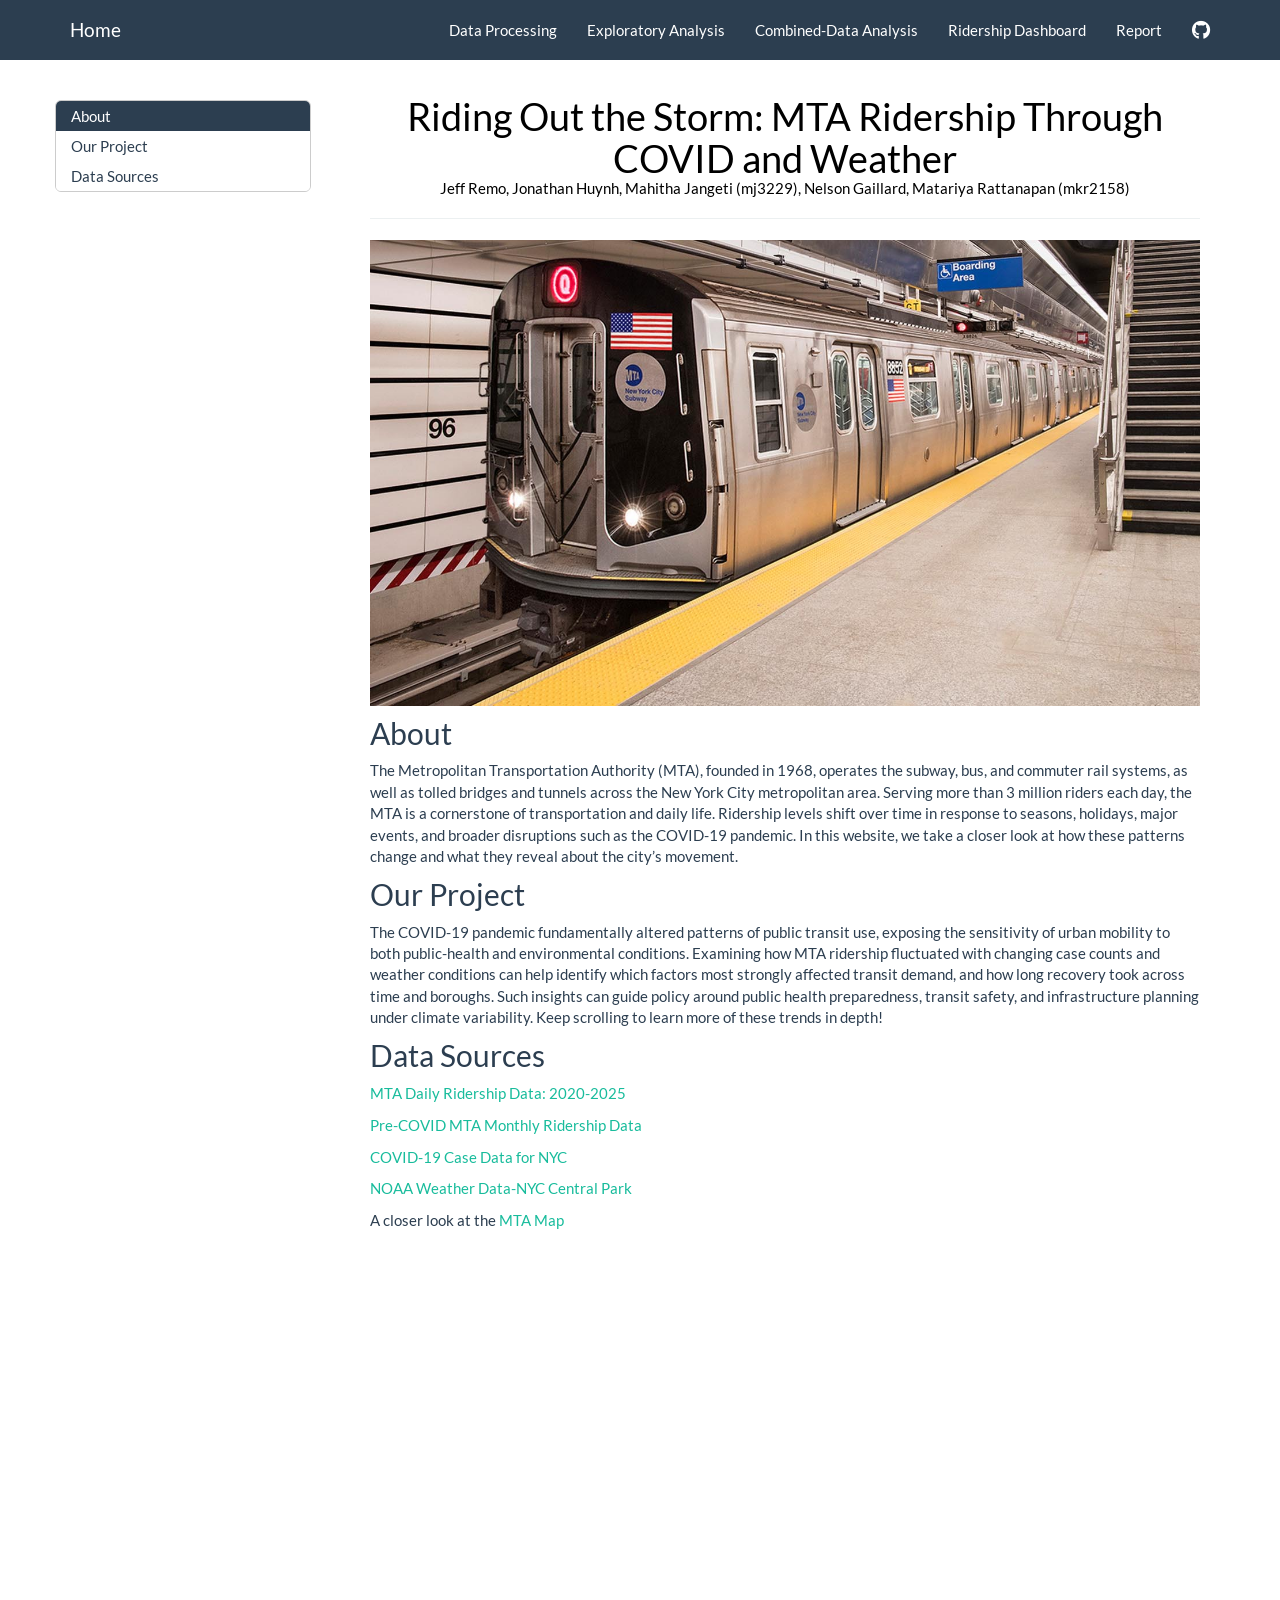
==== Website/index.html @ 95b1fa5d "Moving Website content" ====
<!DOCTYPE html>

<html>

<head>

<meta charset="utf-8" />
<meta name="generator" content="pandoc" />
<meta http-equiv="X-UA-Compatible" content="IE=EDGE" />




<title>Riding Out the Storm: MTA Ridership Through COVID and Weather</title>

<script src="site_libs/header-attrs-2.29/header-attrs.js"></script>
<script src="site_libs/jquery-3.6.0/jquery-3.6.0.min.js"></script>
<meta name="viewport" content="width=device-width, initial-scale=1" />
<link href="site_libs/bootstrap-3.3.5/css/flatly.min.css" rel="stylesheet" />
<script src="site_libs/bootstrap-3.3.5/js/bootstrap.min.js"></script>
<script src="site_libs/bootstrap-3.3.5/shim/html5shiv.min.js"></script>
<script src="site_libs/bootstrap-3.3.5/shim/respond.min.js"></script>
<style>h1 {font-size: 34px;}
       h1.title {font-size: 38px;}
       h2 {font-size: 30px;}
       h3 {font-size: 24px;}
       h4 {font-size: 18px;}
       h5 {font-size: 16px;}
       h6 {font-size: 12px;}
       code {color: inherit; background-color: rgba(0, 0, 0, 0.04);}
       pre:not([class]) { background-color: white }</style>
<script src="site_libs/jqueryui-1.13.2/jquery-ui.min.js"></script>
<link href="site_libs/tocify-1.9.1/jquery.tocify.css" rel="stylesheet" />
<script src="site_libs/tocify-1.9.1/jquery.tocify.js"></script>
<script src="site_libs/navigation-1.1/tabsets.js"></script>
<link href="site_libs/highlightjs-9.12.0/default.css" rel="stylesheet" />
<script src="site_libs/highlightjs-9.12.0/highlight.js"></script>
<link href="site_libs/font-awesome-6.5.2/css/all.min.css" rel="stylesheet" />
<link href="site_libs/font-awesome-6.5.2/css/v4-shims.min.css" rel="stylesheet" />

<style type="text/css">
  code{white-space: pre-wrap;}
  span.smallcaps{font-variant: small-caps;}
  span.underline{text-decoration: underline;}
  div.column{display: inline-block; vertical-align: top; width: 50%;}
  div.hanging-indent{margin-left: 1.5em; text-indent: -1.5em;}
  ul.task-list{list-style: none;}
    </style>

<style type="text/css">code{white-space: pre;}</style>
<script type="text/javascript">
if (window.hljs) {
  hljs.configure({languages: []});
  hljs.initHighlightingOnLoad();
  if (document.readyState && document.readyState === "complete") {
    window.setTimeout(function() { hljs.initHighlighting(); }, 0);
  }
}
</script>









<style type = "text/css">
.main-container {
  max-width: 940px;
  margin-left: auto;
  margin-right: auto;
}
img {
  max-width:100%;
}
.tabbed-pane {
  padding-top: 12px;
}
.html-widget {
  margin-bottom: 20px;
}
button.code-folding-btn:focus {
  outline: none;
}
summary {
  display: list-item;
}
details > summary > p:only-child {
  display: inline;
}
pre code {
  padding: 0;
}
</style>


<style type="text/css">
.dropdown-submenu {
  position: relative;
}
.dropdown-submenu>.dropdown-menu {
  top: 0;
  left: 100%;
  margin-top: -6px;
  margin-left: -1px;
  border-radius: 0 6px 6px 6px;
}
.dropdown-submenu:hover>.dropdown-menu {
  display: block;
}
.dropdown-submenu>a:after {
  display: block;
  content: " ";
  float: right;
  width: 0;
  height: 0;
  border-color: transparent;
  border-style: solid;
  border-width: 5px 0 5px 5px;
  border-left-color: #cccccc;
  margin-top: 5px;
  margin-right: -10px;
}
.dropdown-submenu:hover>a:after {
  border-left-color: #adb5bd;
}
.dropdown-submenu.pull-left {
  float: none;
}
.dropdown-submenu.pull-left>.dropdown-menu {
  left: -100%;
  margin-left: 10px;
  border-radius: 6px 0 6px 6px;
}
</style>

<script type="text/javascript">
// manage active state of menu based on current page
$(document).ready(function () {
  // active menu anchor
  href = window.location.pathname
  href = href.substr(href.lastIndexOf('/') + 1)
  if (href === "")
    href = "index.html";
  var menuAnchor = $('a[href="' + href + '"]');

  // mark the anchor link active (and if it's in a dropdown, also mark that active)
  var dropdown = menuAnchor.closest('li.dropdown');
  if (window.bootstrap) { // Bootstrap 4+
    menuAnchor.addClass('active');
    dropdown.find('> .dropdown-toggle').addClass('active');
  } else { // Bootstrap 3
    menuAnchor.parent().addClass('active');
    dropdown.addClass('active');
  }

  // Navbar adjustments
  var navHeight = $(".navbar").first().height() + 15;
  var style = document.createElement('style');
  var pt = "padding-top: " + navHeight + "px; ";
  var mt = "margin-top: -" + navHeight + "px; ";
  var css = "";
  // offset scroll position for anchor links (for fixed navbar)
  for (var i = 1; i <= 6; i++) {
    css += ".section h" + i + "{ " + pt + mt + "}\n";
  }
  style.innerHTML = "body {" + pt + "padding-bottom: 40px; }\n" + css;
  document.head.appendChild(style);
});
</script>

<!-- tabsets -->

<style type="text/css">
.tabset-dropdown > .nav-tabs {
  display: inline-table;
  max-height: 500px;
  min-height: 44px;
  overflow-y: auto;
  border: 1px solid #ddd;
  border-radius: 4px;
}

.tabset-dropdown > .nav-tabs > li.active:before, .tabset-dropdown > .nav-tabs.nav-tabs-open:before {
  content: "\e259";
  font-family: 'Glyphicons Halflings';
  display: inline-block;
  padding: 10px;
  border-right: 1px solid #ddd;
}

.tabset-dropdown > .nav-tabs.nav-tabs-open > li.active:before {
  content: "\e258";
  font-family: 'Glyphicons Halflings';
  border: none;
}

.tabset-dropdown > .nav-tabs > li.active {
  display: block;
}

.tabset-dropdown > .nav-tabs > li > a,
.tabset-dropdown > .nav-tabs > li > a:focus,
.tabset-dropdown > .nav-tabs > li > a:hover {
  border: none;
  display: inline-block;
  border-radius: 4px;
  background-color: transparent;
}

.tabset-dropdown > .nav-tabs.nav-tabs-open > li {
  display: block;
  float: none;
}

.tabset-dropdown > .nav-tabs > li {
  display: none;
}
</style>

<!-- code folding -->



<style type="text/css">

#TOC {
  margin: 25px 0px 20px 0px;
}
@media (max-width: 768px) {
#TOC {
  position: relative;
  width: 100%;
}
}

@media print {
.toc-content {
  /* see https://github.com/w3c/csswg-drafts/issues/4434 */
  float: right;
}
}

.toc-content {
  padding-left: 30px;
  padding-right: 40px;
}

div.main-container {
  max-width: 1200px;
}

div.tocify {
  width: 20%;
  max-width: 260px;
  max-height: 85%;
}

@media (min-width: 768px) and (max-width: 991px) {
  div.tocify {
    width: 25%;
  }
}

@media (max-width: 767px) {
  div.tocify {
    width: 100%;
    max-width: none;
  }
}

.tocify ul, .tocify li {
  line-height: 20px;
}

.tocify-subheader .tocify-item {
  font-size: 0.90em;
}

.tocify .list-group-item {
  border-radius: 0px;
}


</style>



</head>

<body>


<div class="container-fluid main-container">


<!-- setup 3col/9col grid for toc_float and main content  -->
<div class="row">
<div class="col-xs-12 col-sm-4 col-md-3">
<div id="TOC" class="tocify">
</div>
</div>

<div class="toc-content col-xs-12 col-sm-8 col-md-9">




<div class="navbar navbar-default  navbar-fixed-top" role="navigation">
  <div class="container">
    <div class="navbar-header">
      <button type="button" class="navbar-toggle collapsed" data-toggle="collapse" data-bs-toggle="collapse" data-target="#navbar" data-bs-target="#navbar">
        <span class="icon-bar"></span>
        <span class="icon-bar"></span>
        <span class="icon-bar"></span>
      </button>
      <a class="navbar-brand" href="index.html">Home</a>
    </div>
    <div id="navbar" class="navbar-collapse collapse">
      <ul class="nav navbar-nav">
        
      </ul>
      <ul class="nav navbar-nav navbar-right">
        <li>
  <a href="data.html">Data Processing</a>
</li>
<li>
  <a href="exploratory.html">Exploratory Analysis</a>
</li>
<li>
  <a href="combined.html">Combined-Data Analysis</a>
</li>
<li>
  <a href="dashboard.html">Ridership Dashboard</a>
</li>
<li>
  <a href="report.html">Report</a>
</li>
<li>
  <a href="https://github.com/mj3229/mjangeti.github.io">
    <span class="fa fa-github fa-lg"></span>
     
  </a>
</li>
      </ul>
    </div><!--/.nav-collapse -->
  </div><!--/.container -->
</div><!--/.navbar -->

<div id="header">



<h1 class="title toc-ignore">Riding Out the Storm: MTA Ridership Through
COVID and Weather</h1>
<h3 class="subtitle">Jeff Remo, Jonathan Huynh, Mahitha Jangeti
(mj3229), Nelson Gaillard, Matariya Rattanapan (mkr2158)</h3>

</div>


<style>
h1.title {
  text-align: center;
  color: black !important;
}

h2.subtitle, .subtitle {
  text-align: center;
  font-size: 15px;
  font-weight: 400;
  color: black !important;    /* <-- forces the color */
  margin-top: -10px;
}
</style>
<hr />
<p><img src="images/mta.jpg" /></p>
<div id="about" class="section level2">
<h2>About</h2>
<p>The Metropolitan Transportation Authority (MTA), founded in 1968,
operates the subway, bus, and commuter rail systems, as well as tolled
bridges and tunnels across the New York City metropolitan area. Serving
more than 3 million riders each day, the MTA is a cornerstone of
transportation and daily life. Ridership levels shift over time in
response to seasons, holidays, major events, and broader disruptions
such as the COVID-19 pandemic. In this website, we take a closer look at
how these patterns change and what they reveal about the city’s
movement.</p>
</div>
<div id="our-project" class="section level2">
<h2>Our Project</h2>
<p>The COVID-19 pandemic fundamentally altered patterns of public
transit use, exposing the sensitivity of urban mobility to both
public-health and environmental conditions. Examining how MTA ridership
fluctuated with changing case counts and weather conditions can help
identify which factors most strongly affected transit demand, and how
long recovery took across time and boroughs. Such insights can guide
policy around public health preparedness, transit safety, and
infrastructure planning under climate variability. Keep scrolling to
learn more of these trends in depth!</p>
</div>
<div id="data-sources" class="section level2">
<h2>Data Sources</h2>
<p><a
href="https://data.ny.gov/Transportation/MTA-Daily-Ridership-Data-2020-2025/vxuj-8kew/about_data">MTA
Daily Ridership Data: 2020-2025</a></p>
<p><a
href="https://data.ny.gov/Transportation/MTA-Monthly-Ridership-Traffic-Data-Beginning-Janua/xfre-bxip/about_data">Pre-COVID
MTA Monthly Ridership Data</a></p>
<p><a
href="https://data.cityofnewyork.us/Health/COVID-19-Daily-Counts-of-Cases-Hospitalizations-an/rc75-m7u3/about_data">COVID-19
Case Data for NYC</a></p>
<p><a
href="https://www.ncei.noaa.gov/access/search/data-search/daily-summaries?stations=USW00094728">NOAA
Weather Data-NYC Central Park</a></p>
<p>A closer look at the <a href="https://www.mta.info/map/5256">MTA
Map</a></p>
</div>



</div>
</div>

</div>

<script>

// add bootstrap table styles to pandoc tables
function bootstrapStylePandocTables() {
  $('tr.odd').parent('tbody').parent('table').addClass('table table-condensed');
}
$(document).ready(function () {
  bootstrapStylePandocTables();
});


</script>

<!-- tabsets -->

<script>
$(document).ready(function () {
  window.buildTabsets("TOC");
});

$(document).ready(function () {
  $('.tabset-dropdown > .nav-tabs > li').click(function () {
    $(this).parent().toggleClass('nav-tabs-open');
  });
});
</script>

<!-- code folding -->

<script>
$(document).ready(function ()  {

    // temporarily add toc-ignore selector to headers for the consistency with Pandoc
    $('.unlisted.unnumbered').addClass('toc-ignore')

    // move toc-ignore selectors from section div to header
    $('div.section.toc-ignore')
        .removeClass('toc-ignore')
        .children('h1,h2,h3,h4,h5').addClass('toc-ignore');

    // establish options
    var options = {
      selectors: "h1,h2,h3",
      theme: "bootstrap3",
      context: '.toc-content',
      hashGenerator: function (text) {
        return text.replace(/[.\\/?&!#<>]/g, '').replace(/\s/g, '_');
      },
      ignoreSelector: ".toc-ignore",
      scrollTo: 0
    };
    options.showAndHide = true;
    options.smoothScroll = true;

    // tocify
    var toc = $("#TOC").tocify(options).data("toc-tocify");
});
</script>

<!-- dynamically load mathjax for compatibility with self-contained -->
<script>
  (function () {
    var script = document.createElement("script");
    script.type = "text/javascript";
    script.src  = "https://mathjax.rstudio.com/latest/MathJax.js?config=TeX-AMS-MML_HTMLorMML";
    document.getElementsByTagName("head")[0].appendChild(script);
  })();
</script>

</body>
</html>
---- Website/site_libs/bootstrap-3.3.5/css/flatly.min.css ----
@font-face {
  font-family: 'Lato';
  font-style: normal;
  font-weight: 400;
  src: url(fonts/Lato.ttf) format('truetype');
}
@font-face {
  font-family: 'Lato';
  font-style: normal;
  font-weight: 700;
  src: url(fonts/LatoBold.ttf) format('truetype');
}
@font-face {
  font-family: 'Lato';
  font-style: italic;
  font-weight: 400;
  src: url(fonts/LatoItalic.ttf) format('truetype');
}

/*!
 * bootswatch v3.3.6
 * Homepage: http://bootswatch.com
 * Copyright 2012-2015 Thomas Park
 * Licensed under MIT
 * Based on Bootstrap
*//*!
 * Bootstrap v3.3.6 (http://getbootstrap.com)
 * Copyright 2011-2015 Twitter, Inc.
 * Licensed under MIT (https://github.com/twbs/bootstrap/blob/master/LICENSE)
 *//*! normalize.css v3.0.3 | MIT License | github.com/necolas/normalize.css */html{font-family:sans-serif;-ms-text-size-adjust:100%;-webkit-text-size-adjust:100%}body{margin:0}article,aside,details,figcaption,figure,footer,header,hgroup,main,menu,nav,section,summary{display:block}audio,canvas,progress,video{display:inline-block;vertical-align:baseline}audio:not([controls]){display:none;height:0}[hidden],template{display:none}a{background-color:transparent}a:active,a:hover{outline:0}abbr[title]{border-bottom:1px dotted}b,strong{font-weight:bold}dfn{font-style:italic}h1{font-size:2em;margin:0.67em 0}mark{background:#ff0;color:#000}small{font-size:80%}sub,sup{font-size:75%;line-height:0;position:relative;vertical-align:baseline}sup{top:-0.5em}sub{bottom:-0.25em}img{border:0}svg:not(:root){overflow:hidden}figure{margin:1em 40px}hr{-webkit-box-sizing:content-box;-moz-box-sizing:content-box;box-sizing:content-box;height:0}pre{overflow:auto}code,kbd,pre,samp{font-family:monospace, monospace;font-size:1em}button,input,optgroup,select,textarea{color:inherit;font:inherit;margin:0}button{overflow:visible}button,select{text-transform:none}button,html input[type="button"],input[type="reset"],input[type="submit"]{-webkit-appearance:button;cursor:pointer}button[disabled],html input[disabled]{cursor:default}button::-moz-focus-inner,input::-moz-focus-inner{border:0;padding:0}input{line-height:normal}input[type="checkbox"],input[type="radio"]{-webkit-box-sizing:border-box;-moz-box-sizing:border-box;box-sizing:border-box;padding:0}input[type="number"]::-webkit-inner-spin-button,input[type="number"]::-webkit-outer-spin-button{height:auto}input[type="search"]{-webkit-appearance:textfield;-webkit-box-sizing:content-box;-moz-box-sizing:content-box;box-sizing:content-box}input[type="search"]::-webkit-search-cancel-button,input[type="search"]::-webkit-search-decoration{-webkit-appearance:none}fieldset{border:1px solid #c0c0c0;margin:0 2px;padding:0.35em 0.625em 0.75em}legend{border:0;padding:0}textarea{overflow:auto}optgroup{font-weight:bold}table{border-collapse:collapse;border-spacing:0}td,th{padding:0}/*! Source: https://github.com/h5bp/html5-boilerplate/blob/master/src/css/main.css */@media print{*,*:before,*:after{background:transparent !important;color:#000 !important;-webkit-box-shadow:none !important;box-shadow:none !important;text-shadow:none !important}a,a:visited{text-decoration:underline}a[href]:after{content:" (" attr(href) ")"}abbr[title]:after{content:" (" attr(title) ")"}a[href^="#"]:after,a[href^="javascript:"]:after{content:""}pre,blockquote{border:1px solid #999;page-break-inside:avoid}thead{display:table-header-group}tr,img{page-break-inside:avoid}img{max-width:100% !important}p,h2,h3{orphans:3;widows:3}h2,h3{page-break-after:avoid}.navbar{display:none}.btn>.caret,.dropup>.btn>.caret{border-top-color:#000 !important}.label{border:1px solid #000}.table{border-collapse:collapse !important}.table td,.table th{background-color:#fff !important}.table-bordered th,.table-bordered td{border:1px solid #ddd !important}}@font-face{font-family:'Glyphicons Halflings';src:url('../fonts/glyphicons-halflings-regular.eot');src:url('../fonts/glyphicons-halflings-regular.eot?#iefix') format('embedded-opentype'),url('../fonts/glyphicons-halflings-regular.woff') format('woff'),url('../fonts/glyphicons-halflings-regular.ttf') format('truetype'),url('../fonts/glyphicons-halflings-regular.svg#glyphicons_halflingsregular') format('svg')}.glyphicon{position:relative;top:1px;display:inline-block;font-family:'Glyphicons Halflings';font-style:normal;font-weight:normal;line-height:1;-webkit-font-smoothing:antialiased;-moz-osx-font-smoothing:grayscale}.glyphicon-asterisk:before{content:"\002a"}.glyphicon-plus:before{content:"\002b"}.glyphicon-euro:before,.glyphicon-eur:before{content:"\20ac"}.glyphicon-minus:before{content:"\2212"}.glyphicon-cloud:before{content:"\2601"}.glyphicon-envelope:before{content:"\2709"}.glyphicon-pencil:before{content:"\270f"}.glyphicon-glass:before{content:"\e001"}.glyphicon-music:before{content:"\e002"}.glyphicon-search:before{content:"\e003"}.glyphicon-heart:before{content:"\e005"}.glyphicon-star:before{content:"\e006"}.glyphicon-star-empty:before{content:"\e007"}.glyphicon-user:before{content:"\e008"}.glyphicon-film:before{content:"\e009"}.glyphicon-th-large:before{content:"\e010"}.glyphicon-th:before{content:"\e011"}.glyphicon-th-list:before{content:"\e012"}.glyphicon-ok:before{content:"\e013"}.glyphicon-remove:before{content:"\e014"}.glyphicon-zoom-in:before{content:"\e015"}.glyphicon-zoom-out:before{content:"\e016"}.glyphicon-off:before{content:"\e017"}.glyphicon-signal:before{content:"\e018"}.glyphicon-cog:before{content:"\e019"}.glyphicon-trash:before{content:"\e020"}.glyphicon-home:before{content:"\e021"}.glyphicon-file:before{content:"\e022"}.glyphicon-time:before{content:"\e023"}.glyphicon-road:before{content:"\e024"}.glyphicon-download-alt:before{content:"\e025"}.glyphicon-download:before{content:"\e026"}.glyphicon-upload:before{content:"\e027"}.glyphicon-inbox:before{content:"\e028"}.glyphicon-play-circle:before{content:"\e029"}.glyphicon-repeat:before{content:"\e030"}.glyphicon-refresh:before{content:"\e031"}.glyphicon-list-alt:before{content:"\e032"}.glyphicon-lock:before{content:"\e033"}.glyphicon-flag:before{content:"\e034"}.glyphicon-headphones:before{content:"\e035"}.glyphicon-volume-off:before{content:"\e036"}.glyphicon-volume-down:before{content:"\e037"}.glyphicon-volume-up:before{content:"\e038"}.glyphicon-qrcode:before{content:"\e039"}.glyphicon-barcode:before{content:"\e040"}.glyphicon-tag:before{content:"\e041"}.glyphicon-tags:before{content:"\e042"}.glyphicon-book:before{content:"\e043"}.glyphicon-bookmark:before{content:"\e044"}.glyphicon-print:before{content:"\e045"}.glyphicon-camera:before{content:"\e046"}.glyphicon-font:before{content:"\e047"}.glyphicon-bold:before{content:"\e048"}.glyphicon-italic:before{content:"\e049"}.glyphicon-text-height:before{content:"\e050"}.glyphicon-text-width:before{content:"\e051"}.glyphicon-align-left:before{content:"\e052"}.glyphicon-align-center:before{content:"\e053"}.glyphicon-align-right:before{content:"\e054"}.glyphicon-align-justify:before{content:"\e055"}.glyphicon-list:before{content:"\e056"}.glyphicon-indent-left:before{content:"\e057"}.glyphicon-indent-right:before{content:"\e058"}.glyphicon-facetime-video:before{content:"\e059"}.glyphicon-picture:before{content:"\e060"}.glyphicon-map-marker:before{content:"\e062"}.glyphicon-adjust:before{content:"\e063"}.glyphicon-tint:before{content:"\e064"}.glyphicon-edit:before{content:"\e065"}.glyphicon-share:before{content:"\e066"}.glyphicon-check:before{content:"\e067"}.glyphicon-move:before{content:"\e068"}.glyphicon-step-backward:before{content:"\e069"}.glyphicon-fast-backward:before{content:"\e070"}.glyphicon-backward:before{content:"\e071"}.glyphicon-play:before{content:"\e072"}.glyphicon-pause:before{content:"\e073"}.glyphicon-stop:before{content:"\e074"}.glyphicon-forward:before{content:"\e075"}.glyphicon-fast-forward:before{content:"\e076"}.glyphicon-step-forward:before{content:"\e077"}.glyphicon-eject:before{content:"\e078"}.glyphicon-chevron-left:before{content:"\e079"}.glyphicon-chevron-right:before{content:"\e080"}.glyphicon-plus-sign:before{content:"\e081"}.glyphicon-minus-sign:before{content:"\e082"}.glyphicon-remove-sign:before{content:"\e083"}.glyphicon-ok-sign:before{content:"\e084"}.glyphicon-question-sign:before{content:"\e085"}.glyphicon-info-sign:before{content:"\e086"}.glyphicon-screenshot:before{content:"\e087"}.glyphicon-remove-circle:before{content:"\e088"}.glyphicon-ok-circle:before{content:"\e089"}.glyphicon-ban-circle:before{content:"\e090"}.glyphicon-arrow-left:before{content:"\e091"}.glyphicon-arrow-right:before{content:"\e092"}.glyphicon-arrow-up:before{content:"\e093"}.glyphicon-arrow-down:before{content:"\e094"}.glyphicon-share-alt:before{content:"\e095"}.glyphicon-resize-full:before{content:"\e096"}.glyphicon-resize-small:before{content:"\e097"}.glyphicon-exclamation-sign:before{content:"\e101"}.glyphicon-gift:before{content:"\e102"}.glyphicon-leaf:before{content:"\e103"}.glyphicon-fire:before{content:"\e104"}.glyphicon-eye-open:before{content:"\e105"}.glyphicon-eye-close:before{content:"\e106"}.glyphicon-warning-sign:before{content:"\e107"}.glyphicon-plane:before{content:"\e108"}.glyphicon-calendar:before{content:"\e109"}.glyphicon-random:before{content:"\e110"}.glyphicon-comment:before{content:"\e111"}.glyphicon-magnet:before{content:"\e112"}.glyphicon-chevron-up:before{content:"\e113"}.glyphicon-chevron-down:before{content:"\e114"}.glyphicon-retweet:before{content:"\e115"}.glyphicon-shopping-cart:before{content:"\e116"}.glyphicon-folder-close:before{content:"\e117"}.glyphicon-folder-open:before{content:"\e118"}.glyphicon-resize-vertical:before{content:"\e119"}.glyphicon-resize-horizontal:before{content:"\e120"}.glyphicon-hdd:before{content:"\e121"}.glyphicon-bullhorn:before{content:"\e122"}.glyphicon-bell:before{content:"\e123"}.glyphicon-certificate:before{content:"\e124"}.glyphicon-thumbs-up:before{content:"\e125"}.glyphicon-thumbs-down:before{content:"\e126"}.glyphicon-hand-right:before{content:"\e127"}.glyphicon-hand-left:before{content:"\e128"}.glyphicon-hand-up:before{content:"\e129"}.glyphicon-hand-down:before{content:"\e130"}.glyphicon-circle-arrow-right:before{content:"\e131"}.glyphicon-circle-arrow-left:before{content:"\e132"}.glyphicon-circle-arrow-up:before{content:"\e133"}.glyphicon-circle-arrow-down:before{content:"\e134"}.glyphicon-globe:before{content:"\e135"}.glyphicon-wrench:before{content:"\e136"}.glyphicon-tasks:before{content:"\e137"}.glyphicon-filter:before{content:"\e138"}.glyphicon-briefcase:before{content:"\e139"}.glyphicon-fullscreen:before{content:"\e140"}.glyphicon-dashboard:before{content:"\e141"}.glyphicon-paperclip:before{content:"\e142"}.glyphicon-heart-empty:before{content:"\e143"}.glyphicon-link:before{content:"\e144"}.glyphicon-phone:before{content:"\e145"}.glyphicon-pushpin:before{content:"\e146"}.glyphicon-usd:before{content:"\e148"}.glyphicon-gbp:before{content:"\e149"}.glyphicon-sort:before{content:"\e150"}.glyphicon-sort-by-alphabet:before{content:"\e151"}.glyphicon-sort-by-alphabet-alt:before{content:"\e152"}.glyphicon-sort-by-order:before{content:"\e153"}.glyphicon-sort-by-order-alt:before{content:"\e154"}.glyphicon-sort-by-attributes:before{content:"\e155"}.glyphicon-sort-by-attributes-alt:before{content:"\e156"}.glyphicon-unchecked:before{content:"\e157"}.glyphicon-expand:before{content:"\e158"}.glyphicon-collapse-down:before{content:"\e159"}.glyphicon-collapse-up:before{content:"\e160"}.glyphicon-log-in:before{content:"\e161"}.glyphicon-flash:before{content:"\e162"}.glyphicon-log-out:before{content:"\e163"}.glyphicon-new-window:before{content:"\e164"}.glyphicon-record:before{content:"\e165"}.glyphicon-save:before{content:"\e166"}.glyphicon-open:before{content:"\e167"}.glyphicon-saved:before{content:"\e168"}.glyphicon-import:before{content:"\e169"}.glyphicon-export:before{content:"\e170"}.glyphicon-send:before{content:"\e171"}.glyphicon-floppy-disk:before{content:"\e172"}.glyphicon-floppy-saved:before{content:"\e173"}.glyphicon-floppy-remove:before{content:"\e174"}.glyphicon-floppy-save:before{content:"\e175"}.glyphicon-floppy-open:before{content:"\e176"}.glyphicon-credit-card:before{content:"\e177"}.glyphicon-transfer:before{content:"\e178"}.glyphicon-cutlery:before{content:"\e179"}.glyphicon-header:before{content:"\e180"}.glyphicon-compressed:before{content:"\e181"}.glyphicon-earphone:before{content:"\e182"}.glyphicon-phone-alt:before{content:"\e183"}.glyphicon-tower:before{content:"\e184"}.glyphicon-stats:before{content:"\e185"}.glyphicon-sd-video:before{content:"\e186"}.glyphicon-hd-video:before{content:"\e187"}.glyphicon-subtitles:before{content:"\e188"}.glyphicon-sound-stereo:before{content:"\e189"}.glyphicon-sound-dolby:before{content:"\e190"}.glyphicon-sound-5-1:before{content:"\e191"}.glyphicon-sound-6-1:before{content:"\e192"}.glyphicon-sound-7-1:before{content:"\e193"}.glyphicon-copyright-mark:before{content:"\e194"}.glyphicon-registration-mark:before{content:"\e195"}.glyphicon-cloud-download:before{content:"\e197"}.glyphicon-cloud-upload:before{content:"\e198"}.glyphicon-tree-conifer:before{content:"\e199"}.glyphicon-tree-deciduous:before{content:"\e200"}.glyphicon-cd:before{content:"\e201"}.glyphicon-save-file:before{content:"\e202"}.glyphicon-open-file:before{content:"\e203"}.glyphicon-level-up:before{content:"\e204"}.glyphicon-copy:before{content:"\e205"}.glyphicon-paste:before{content:"\e206"}.glyphicon-alert:before{content:"\e209"}.glyphicon-equalizer:before{content:"\e210"}.glyphicon-king:before{content:"\e211"}.glyphicon-queen:before{content:"\e212"}.glyphicon-pawn:before{content:"\e213"}.glyphicon-bishop:before{content:"\e214"}.glyphicon-knight:before{content:"\e215"}.glyphicon-baby-formula:before{content:"\e216"}.glyphicon-tent:before{content:"\26fa"}.glyphicon-blackboard:before{content:"\e218"}.glyphicon-bed:before{content:"\e219"}.glyphicon-apple:before{content:"\f8ff"}.glyphicon-erase:before{content:"\e221"}.glyphicon-hourglass:before{content:"\231b"}.glyphicon-lamp:before{content:"\e223"}.glyphicon-duplicate:before{content:"\e224"}.glyphicon-piggy-bank:before{content:"\e225"}.glyphicon-scissors:before{content:"\e226"}.glyphicon-bitcoin:before{content:"\e227"}.glyphicon-btc:before{content:"\e227"}.glyphicon-xbt:before{content:"\e227"}.glyphicon-yen:before{content:"\00a5"}.glyphicon-jpy:before{content:"\00a5"}.glyphicon-ruble:before{content:"\20bd"}.glyphicon-rub:before{content:"\20bd"}.glyphicon-scale:before{content:"\e230"}.glyphicon-ice-lolly:before{content:"\e231"}.glyphicon-ice-lolly-tasted:before{content:"\e232"}.glyphicon-education:before{content:"\e233"}.glyphicon-option-horizontal:before{content:"\e234"}.glyphicon-option-vertical:before{content:"\e235"}.glyphicon-menu-hamburger:before{content:"\e236"}.glyphicon-modal-window:before{content:"\e237"}.glyphicon-oil:before{content:"\e238"}.glyphicon-grain:before{content:"\e239"}.glyphicon-sunglasses:before{content:"\e240"}.glyphicon-text-size:before{content:"\e241"}.glyphicon-text-color:before{content:"\e242"}.glyphicon-text-background:before{content:"\e243"}.glyphicon-object-align-top:before{content:"\e244"}.glyphicon-object-align-bottom:before{content:"\e245"}.glyphicon-object-align-horizontal:before{content:"\e246"}.glyphicon-object-align-left:before{content:"\e247"}.glyphicon-object-align-vertical:before{content:"\e248"}.glyphicon-object-align-right:before{content:"\e249"}.glyphicon-triangle-right:before{content:"\e250"}.glyphicon-triangle-left:before{content:"\e251"}.glyphicon-triangle-bottom:before{content:"\e252"}.glyphicon-triangle-top:before{content:"\e253"}.glyphicon-console:before{content:"\e254"}.glyphicon-superscript:before{content:"\e255"}.glyphicon-subscript:before{content:"\e256"}.glyphicon-menu-left:before{content:"\e257"}.glyphicon-menu-right:before{content:"\e258"}.glyphicon-menu-down:before{content:"\e259"}.glyphicon-menu-up:before{content:"\e260"}*{-webkit-box-sizing:border-box;-moz-box-sizing:border-box;box-sizing:border-box}*:before,*:after{-webkit-box-sizing:border-box;-moz-box-sizing:border-box;box-sizing:border-box}html{font-size:10px;-webkit-tap-highlight-color:rgba(0,0,0,0)}body{font-family:"Lato","Helvetica Neue",Helvetica,Arial,sans-serif;font-size:15px;line-height:1.42857143;color:#2c3e50;background-color:#ffffff}input,button,select,textarea{font-family:inherit;font-size:inherit;line-height:inherit}a{color:#18bc9c;text-decoration:none}a:hover,a:focus{color:#18bc9c;text-decoration:underline}a:focus{outline:thin dotted;outline:5px auto -webkit-focus-ring-color;outline-offset:-2px}figure{margin:0}img{vertical-align:middle}.img-responsive,.thumbnail>img,.thumbnail a>img,.carousel-inner>.item>img,.carousel-inner>.item>a>img{display:block;max-width:100%;height:auto}.img-rounded{border-radius:6px}.img-thumbnail{padding:4px;line-height:1.42857143;background-color:#ffffff;border:1px solid #ecf0f1;border-radius:4px;-webkit-transition:all .2s ease-in-out;-o-transition:all .2s ease-in-out;transition:all .2s ease-in-out;display:inline-block;max-width:100%;height:auto}.img-circle{border-radius:50%}hr{margin-top:21px;margin-bottom:21px;border:0;border-top:1px solid #ecf0f1}.sr-only{position:absolute;width:1px;height:1px;margin:-1px;padding:0;overflow:hidden;clip:rect(0, 0, 0, 0);border:0}.sr-only-focusable:active,.sr-only-focusable:focus{position:static;width:auto;height:auto;margin:0;overflow:visible;clip:auto}[role="button"]{cursor:pointer}h1,h2,h3,h4,h5,h6,.h1,.h2,.h3,.h4,.h5,.h6{font-family:"Lato","Helvetica Neue",Helvetica,Arial,sans-serif;font-weight:400;line-height:1.1;color:inherit}h1 small,h2 small,h3 small,h4 small,h5 small,h6 small,.h1 small,.h2 small,.h3 small,.h4 small,.h5 small,.h6 small,h1 .small,h2 .small,h3 .small,h4 .small,h5 .small,h6 .small,.h1 .small,.h2 .small,.h3 .small,.h4 .small,.h5 .small,.h6 .small{font-weight:normal;line-height:1;color:#b4bcc2}h1,.h1,h2,.h2,h3,.h3{margin-top:21px;margin-bottom:10.5px}h1 small,.h1 small,h2 small,.h2 small,h3 small,.h3 small,h1 .small,.h1 .small,h2 .small,.h2 .small,h3 .small,.h3 .small{font-size:65%}h4,.h4,h5,.h5,h6,.h6{margin-top:10.5px;margin-bottom:10.5px}h4 small,.h4 small,h5 small,.h5 small,h6 small,.h6 small,h4 .small,.h4 .small,h5 .small,.h5 .small,h6 .small,.h6 .small{font-size:75%}h1,.h1{font-size:39px}h2,.h2{font-size:32px}h3,.h3{font-size:26px}h4,.h4{font-size:19px}h5,.h5{font-size:15px}h6,.h6{font-size:13px}p{margin:0 0 10.5px}.lead{margin-bottom:21px;font-size:17px;font-weight:300;line-height:1.4}@media (min-width:768px){.lead{font-size:22.5px}}small,.small{font-size:86%}mark,.mark{background-color:#f39c12;padding:.2em}.text-left{text-align:left}.text-right{text-align:right}.text-center{text-align:center}.text-justify{text-align:justify}.text-nowrap{white-space:nowrap}.text-lowercase{text-transform:lowercase}.text-uppercase{text-transform:uppercase}.text-capitalize{text-transform:capitalize}.text-muted{color:#b4bcc2}.text-primary{color:#2c3e50}a.text-primary:hover,a.text-primary:focus{color:#1a242f}.text-success{color:#ffffff}a.text-success:hover,a.text-success:focus{color:#e6e6e6}.text-info{color:#ffffff}a.text-info:hover,a.text-info:focus{color:#e6e6e6}.text-warning{color:#ffffff}a.text-warning:hover,a.text-warning:focus{color:#e6e6e6}.text-danger{color:#ffffff}a.text-danger:hover,a.text-danger:focus{color:#e6e6e6}.bg-primary{color:#fff;background-color:#2c3e50}a.bg-primary:hover,a.bg-primary:focus{background-color:#1a242f}.bg-success{background-color:#18bc9c}a.bg-success:hover,a.bg-success:focus{background-color:#128f76}.bg-info{background-color:#3498db}a.bg-info:hover,a.bg-info:focus{background-color:#217dbb}.bg-warning{background-color:#f39c12}a.bg-warning:hover,a.bg-warning:focus{background-color:#c87f0a}.bg-danger{background-color:#e74c3c}a.bg-danger:hover,a.bg-danger:focus{background-color:#d62c1a}.page-header{padding-bottom:9.5px;margin:42px 0 21px;border-bottom:1px solid transparent}ul,ol{margin-top:0;margin-bottom:10.5px}ul ul,ol ul,ul ol,ol ol{margin-bottom:0}.list-unstyled{padding-left:0;list-style:none}.list-inline{padding-left:0;list-style:none;margin-left:-5px}.list-inline>li{display:inline-block;padding-left:5px;padding-right:5px}dl{margin-top:0;margin-bottom:21px}dt,dd{line-height:1.42857143}dt{font-weight:bold}dd{margin-left:0}@media (min-width:768px){.dl-horizontal dt{float:left;width:160px;clear:left;text-align:right;overflow:hidden;text-overflow:ellipsis;white-space:nowrap}.dl-horizontal dd{margin-left:180px}}abbr[title],abbr[data-original-title]{cursor:help;border-bottom:1px dotted #b4bcc2}.initialism{font-size:90%;text-transform:uppercase}blockquote{padding:10.5px 21px;margin:0 0 21px;font-size:18.75px;border-left:5px solid #ecf0f1}blockquote p:last-child,blockquote ul:last-child,blockquote ol:last-child{margin-bottom:0}blockquote footer,blockquote small,blockquote .small{display:block;font-size:80%;line-height:1.42857143;color:#b4bcc2}blockquote footer:before,blockquote small:before,blockquote .small:before{content:'\2014 \00A0'}.blockquote-reverse,blockquote.pull-right{padding-right:15px;padding-left:0;border-right:5px solid #ecf0f1;border-left:0;text-align:right}.blockquote-reverse footer:before,blockquote.pull-right footer:before,.blockquote-reverse small:before,blockquote.pull-right small:before,.blockquote-reverse .small:before,blockquote.pull-right .small:before{content:''}.blockquote-reverse footer:after,blockquote.pull-right footer:after,.blockquote-reverse small:after,blockquote.pull-right small:after,.blockquote-reverse .small:after,blockquote.pull-right .small:after{content:'\00A0 \2014'}address{margin-bottom:21px;font-style:normal;line-height:1.42857143}code,kbd,pre,samp{font-family:monospace}code{padding:2px 4px;font-size:90%;color:#c7254e;background-color:#f9f2f4;border-radius:4px}kbd{padding:2px 4px;font-size:90%;color:#ffffff;background-color:#333333;border-radius:3px;-webkit-box-shadow:inset 0 -1px 0 rgba(0,0,0,0.25);box-shadow:inset 0 -1px 0 rgba(0,0,0,0.25)}kbd kbd{padding:0;font-size:100%;font-weight:bold;-webkit-box-shadow:none;box-shadow:none}pre{display:block;padding:10px;margin:0 0 10.5px;font-size:14px;line-height:1.42857143;word-break:break-all;word-wrap:break-word;color:#7b8a8b;background-color:#ecf0f1;border:1px solid #cccccc;border-radius:4px}pre code{padding:0;font-size:inherit;color:inherit;white-space:pre-wrap;background-color:transparent;border-radius:0}.pre-scrollable{max-height:340px;overflow-y:scroll}.container{margin-right:auto;margin-left:auto;padding-left:15px;padding-right:15px}@media (min-width:768px){.container{width:750px}}@media (min-width:992px){.container{width:970px}}@media (min-width:1200px){.container{width:1170px}}.container-fluid{margin-right:auto;margin-left:auto;padding-left:15px;padding-right:15px}.row{margin-left:-15px;margin-right:-15px}.col-xs-1,.col-sm-1,.col-md-1,.col-lg-1,.col-xs-2,.col-sm-2,.col-md-2,.col-lg-2,.col-xs-3,.col-sm-3,.col-md-3,.col-lg-3,.col-xs-4,.col-sm-4,.col-md-4,.col-lg-4,.col-xs-5,.col-sm-5,.col-md-5,.col-lg-5,.col-xs-6,.col-sm-6,.col-md-6,.col-lg-6,.col-xs-7,.col-sm-7,.col-md-7,.col-lg-7,.col-xs-8,.col-sm-8,.col-md-8,.col-lg-8,.col-xs-9,.col-sm-9,.col-md-9,.col-lg-9,.col-xs-10,.col-sm-10,.col-md-10,.col-lg-10,.col-xs-11,.col-sm-11,.col-md-11,.col-lg-11,.col-xs-12,.col-sm-12,.col-md-12,.col-lg-12{position:relative;min-height:1px;padding-left:15px;padding-right:15px}.col-xs-1,.col-xs-2,.col-xs-3,.col-xs-4,.col-xs-5,.col-xs-6,.col-xs-7,.col-xs-8,.col-xs-9,.col-xs-10,.col-xs-11,.col-xs-12{float:left}.col-xs-12{width:100%}.col-xs-11{width:91.66666667%}.col-xs-10{width:83.33333333%}.col-xs-9{width:75%}.col-xs-8{width:66.66666667%}.col-xs-7{width:58.33333333%}.col-xs-6{width:50%}.col-xs-5{width:41.66666667%}.col-xs-4{width:33.33333333%}.col-xs-3{width:25%}.col-xs-2{width:16.66666667%}.col-xs-1{width:8.33333333%}.col-xs-pull-12{right:100%}.col-xs-pull-11{right:91.66666667%}.col-xs-pull-10{right:83.33333333%}.col-xs-pull-9{right:75%}.col-xs-pull-8{right:66.66666667%}.col-xs-pull-7{right:58.33333333%}.col-xs-pull-6{right:50%}.col-xs-pull-5{right:41.66666667%}.col-xs-pull-4{right:33.33333333%}.col-xs-pull-3{right:25%}.col-xs-pull-2{right:16.66666667%}.col-xs-pull-1{right:8.33333333%}.col-xs-pull-0{right:auto}.col-xs-push-12{left:100%}.col-xs-push-11{left:91.66666667%}.col-xs-push-10{left:83.33333333%}.col-xs-push-9{left:75%}.col-xs-push-8{left:66.66666667%}.col-xs-push-7{left:58.33333333%}.col-xs-push-6{left:50%}.col-xs-push-5{left:41.66666667%}.col-xs-push-4{left:33.33333333%}.col-xs-push-3{left:25%}.col-xs-push-2{left:16.66666667%}.col-xs-push-1{left:8.33333333%}.col-xs-push-0{left:auto}.col-xs-offset-12{margin-left:100%}.col-xs-offset-11{margin-left:91.66666667%}.col-xs-offset-10{margin-left:83.33333333%}.col-xs-offset-9{margin-left:75%}.col-xs-offset-8{margin-left:66.66666667%}.col-xs-offset-7{margin-left:58.33333333%}.col-xs-offset-6{margin-left:50%}.col-xs-offset-5{margin-left:41.66666667%}.col-xs-offset-4{margin-left:33.33333333%}.col-xs-offset-3{margin-left:25%}.col-xs-offset-2{margin-left:16.66666667%}.col-xs-offset-1{margin-left:8.33333333%}.col-xs-offset-0{margin-left:0%}@media (min-width:768px){.col-sm-1,.col-sm-2,.col-sm-3,.col-sm-4,.col-sm-5,.col-sm-6,.col-sm-7,.col-sm-8,.col-sm-9,.col-sm-10,.col-sm-11,.col-sm-12{float:left}.col-sm-12{width:100%}.col-sm-11{width:91.66666667%}.col-sm-10{width:83.33333333%}.col-sm-9{width:75%}.col-sm-8{width:66.66666667%}.col-sm-7{width:58.33333333%}.col-sm-6{width:50%}.col-sm-5{width:41.66666667%}.col-sm-4{width:33.33333333%}.col-sm-3{width:25%}.col-sm-2{width:16.66666667%}.col-sm-1{width:8.33333333%}.col-sm-pull-12{right:100%}.col-sm-pull-11{right:91.66666667%}.col-sm-pull-10{right:83.33333333%}.col-sm-pull-9{right:75%}.col-sm-pull-8{right:66.66666667%}.col-sm-pull-7{right:58.33333333%}.col-sm-pull-6{right:50%}.col-sm-pull-5{right:41.66666667%}.col-sm-pull-4{right:33.33333333%}.col-sm-pull-3{right:25%}.col-sm-pull-2{right:16.66666667%}.col-sm-pull-1{right:8.33333333%}.col-sm-pull-0{right:auto}.col-sm-push-12{left:100%}.col-sm-push-11{left:91.66666667%}.col-sm-push-10{left:83.33333333%}.col-sm-push-9{left:75%}.col-sm-push-8{left:66.66666667%}.col-sm-push-7{left:58.33333333%}.col-sm-push-6{left:50%}.col-sm-push-5{left:41.66666667%}.col-sm-push-4{left:33.33333333%}.col-sm-push-3{left:25%}.col-sm-push-2{left:16.66666667%}.col-sm-push-1{left:8.33333333%}.col-sm-push-0{left:auto}.col-sm-offset-12{margin-left:100%}.col-sm-offset-11{margin-left:91.66666667%}.col-sm-offset-10{margin-left:83.33333333%}.col-sm-offset-9{margin-left:75%}.col-sm-offset-8{margin-left:66.66666667%}.col-sm-offset-7{margin-left:58.33333333%}.col-sm-offset-6{margin-left:50%}.col-sm-offset-5{margin-left:41.66666667%}.col-sm-offset-4{margin-left:33.33333333%}.col-sm-offset-3{margin-left:25%}.col-sm-offset-2{margin-left:16.66666667%}.col-sm-offset-1{margin-left:8.33333333%}.col-sm-offset-0{margin-left:0%}}@media (min-width:992px){.col-md-1,.col-md-2,.col-md-3,.col-md-4,.col-md-5,.col-md-6,.col-md-7,.col-md-8,.col-md-9,.col-md-10,.col-md-11,.col-md-12{float:left}.col-md-12{width:100%}.col-md-11{width:91.66666667%}.col-md-10{width:83.33333333%}.col-md-9{width:75%}.col-md-8{width:66.66666667%}.col-md-7{width:58.33333333%}.col-md-6{width:50%}.col-md-5{width:41.66666667%}.col-md-4{width:33.33333333%}.col-md-3{width:25%}.col-md-2{width:16.66666667%}.col-md-1{width:8.33333333%}.col-md-pull-12{right:100%}.col-md-pull-11{right:91.66666667%}.col-md-pull-10{right:83.33333333%}.col-md-pull-9{right:75%}.col-md-pull-8{right:66.66666667%}.col-md-pull-7{right:58.33333333%}.col-md-pull-6{right:50%}.col-md-pull-5{right:41.66666667%}.col-md-pull-4{right:33.33333333%}.col-md-pull-3{right:25%}.col-md-pull-2{right:16.66666667%}.col-md-pull-1{right:8.33333333%}.col-md-pull-0{right:auto}.col-md-push-12{left:100%}.col-md-push-11{left:91.66666667%}.col-md-push-10{left:83.33333333%}.col-md-push-9{left:75%}.col-md-push-8{left:66.66666667%}.col-md-push-7{left:58.33333333%}.col-md-push-6{left:50%}.col-md-push-5{left:41.66666667%}.col-md-push-4{left:33.33333333%}.col-md-push-3{left:25%}.col-md-push-2{left:16.66666667%}.col-md-push-1{left:8.33333333%}.col-md-push-0{left:auto}.col-md-offset-12{margin-left:100%}.col-md-offset-11{margin-left:91.66666667%}.col-md-offset-10{margin-left:83.33333333%}.col-md-offset-9{margin-left:75%}.col-md-offset-8{margin-left:66.66666667%}.col-md-offset-7{margin-left:58.33333333%}.col-md-offset-6{margin-left:50%}.col-md-offset-5{margin-left:41.66666667%}.col-md-offset-4{margin-left:33.33333333%}.col-md-offset-3{margin-left:25%}.col-md-offset-2{margin-left:16.66666667%}.col-md-offset-1{margin-left:8.33333333%}.col-md-offset-0{margin-left:0%}}@media (min-width:1200px){.col-lg-1,.col-lg-2,.col-lg-3,.col-lg-4,.col-lg-5,.col-lg-6,.col-lg-7,.col-lg-8,.col-lg-9,.col-lg-10,.col-lg-11,.col-lg-12{float:left}.col-lg-12{width:100%}.col-lg-11{width:91.66666667%}.col-lg-10{width:83.33333333%}.col-lg-9{width:75%}.col-lg-8{width:66.66666667%}.col-lg-7{width:58.33333333%}.col-lg-6{width:50%}.col-lg-5{width:41.66666667%}.col-lg-4{width:33.33333333%}.col-lg-3{width:25%}.col-lg-2{width:16.66666667%}.col-lg-1{width:8.33333333%}.col-lg-pull-12{right:100%}.col-lg-pull-11{right:91.66666667%}.col-lg-pull-10{right:83.33333333%}.col-lg-pull-9{right:75%}.col-lg-pull-8{right:66.66666667%}.col-lg-pull-7{right:58.33333333%}.col-lg-pull-6{right:50%}.col-lg-pull-5{right:41.66666667%}.col-lg-pull-4{right:33.33333333%}.col-lg-pull-3{right:25%}.col-lg-pull-2{right:16.66666667%}.col-lg-pull-1{right:8.33333333%}.col-lg-pull-0{right:auto}.col-lg-push-12{left:100%}.col-lg-push-11{left:91.66666667%}.col-lg-push-10{left:83.33333333%}.col-lg-push-9{left:75%}.col-lg-push-8{left:66.66666667%}.col-lg-push-7{left:58.33333333%}.col-lg-push-6{left:50%}.col-lg-push-5{left:41.66666667%}.col-lg-push-4{left:33.33333333%}.col-lg-push-3{left:25%}.col-lg-push-2{left:16.66666667%}.col-lg-push-1{left:8.33333333%}.col-lg-push-0{left:auto}.col-lg-offset-12{margin-left:100%}.col-lg-offset-11{margin-left:91.66666667%}.col-lg-offset-10{margin-left:83.33333333%}.col-lg-offset-9{margin-left:75%}.col-lg-offset-8{margin-left:66.66666667%}.col-lg-offset-7{margin-left:58.33333333%}.col-lg-offset-6{margin-left:50%}.col-lg-offset-5{margin-left:41.66666667%}.col-lg-offset-4{margin-left:33.33333333%}.col-lg-offset-3{margin-left:25%}.col-lg-offset-2{margin-left:16.66666667%}.col-lg-offset-1{margin-left:8.33333333%}.col-lg-offset-0{margin-left:0%}}table{background-color:transparent}caption{padding-top:8px;padding-bottom:8px;color:#b4bcc2;text-align:left}th{}.table{width:100%;max-width:100%;margin-bottom:21px}.table>thead>tr>th,.table>tbody>tr>th,.table>tfoot>tr>th,.table>thead>tr>td,.table>tbody>tr>td,.table>tfoot>tr>td{padding:8px;line-height:1.42857143;vertical-align:top;border-top:1px solid #ecf0f1}.table>thead>tr>th{vertical-align:bottom;border-bottom:2px solid #ecf0f1}.table>caption+thead>tr:first-child>th,.table>colgroup+thead>tr:first-child>th,.table>thead:first-child>tr:first-child>th,.table>caption+thead>tr:first-child>td,.table>colgroup+thead>tr:first-child>td,.table>thead:first-child>tr:first-child>td{border-top:0}.table>tbody+tbody{border-top:2px solid #ecf0f1}.table .table{background-color:#ffffff}.table-condensed>thead>tr>th,.table-condensed>tbody>tr>th,.table-condensed>tfoot>tr>th,.table-condensed>thead>tr>td,.table-condensed>tbody>tr>td,.table-condensed>tfoot>tr>td{padding:5px}.table-bordered{border:1px solid #ecf0f1}.table-bordered>thead>tr>th,.table-bordered>tbody>tr>th,.table-bordered>tfoot>tr>th,.table-bordered>thead>tr>td,.table-bordered>tbody>tr>td,.table-bordered>tfoot>tr>td{border:1px solid #ecf0f1}.table-bordered>thead>tr>th,.table-bordered>thead>tr>td{border-bottom-width:2px}.table-striped>tbody>tr:nth-of-type(odd){background-color:#f9f9f9}.table-hover>tbody>tr:hover{background-color:#ecf0f1}table col[class*="col-"]{position:static;float:none;display:table-column}table td[class*="col-"],table th[class*="col-"]{position:static;float:none;display:table-cell}.table>thead>tr>td.active,.table>tbody>tr>td.active,.table>tfoot>tr>td.active,.table>thead>tr>th.active,.table>tbody>tr>th.active,.table>tfoot>tr>th.active,.table>thead>tr.active>td,.table>tbody>tr.active>td,.table>tfoot>tr.active>td,.table>thead>tr.active>th,.table>tbody>tr.active>th,.table>tfoot>tr.active>th{background-color:#ecf0f1}.table-hover>tbody>tr>td.active:hover,.table-hover>tbody>tr>th.active:hover,.table-hover>tbody>tr.active:hover>td,.table-hover>tbody>tr:hover>.active,.table-hover>tbody>tr.active:hover>th{background-color:#dde4e6}.table>thead>tr>td.success,.table>tbody>tr>td.success,.table>tfoot>tr>td.success,.table>thead>tr>th.success,.table>tbody>tr>th.success,.table>tfoot>tr>th.success,.table>thead>tr.success>td,.table>tbody>tr.success>td,.table>tfoot>tr.success>td,.table>thead>tr.success>th,.table>tbody>tr.success>th,.table>tfoot>tr.success>th{background-color:#18bc9c}.table-hover>tbody>tr>td.success:hover,.table-hover>tbody>tr>th.success:hover,.table-hover>tbody>tr.success:hover>td,.table-hover>tbody>tr:hover>.success,.table-hover>tbody>tr.success:hover>th{background-color:#15a589}.table>thead>tr>td.info,.table>tbody>tr>td.info,.table>tfoot>tr>td.info,.table>thead>tr>th.info,.table>tbody>tr>th.info,.table>tfoot>tr>th.info,.table>thead>tr.info>td,.table>tbody>tr.info>td,.table>tfoot>tr.info>td,.table>thead>tr.info>th,.table>tbody>tr.info>th,.table>tfoot>tr.info>th{background-color:#3498db}.table-hover>tbody>tr>td.info:hover,.table-hover>tbody>tr>th.info:hover,.table-hover>tbody>tr.info:hover>td,.table-hover>tbody>tr:hover>.info,.table-hover>tbody>tr.info:hover>th{background-color:#258cd1}.table>thead>tr>td.warning,.table>tbody>tr>td.warning,.table>tfoot>tr>td.warning,.table>thead>tr>th.warning,.table>tbody>tr>th.warning,.table>tfoot>tr>th.warning,.table>thead>tr.warning>td,.table>tbody>tr.warning>td,.table>tfoot>tr.warning>td,.table>thead>tr.warning>th,.table>tbody>tr.warning>th,.table>tfoot>tr.warning>th{background-color:#f39c12}.table-hover>tbody>tr>td.warning:hover,.table-hover>tbody>tr>th.warning:hover,.table-hover>tbody>tr.warning:hover>td,.table-hover>tbody>tr:hover>.warning,.table-hover>tbody>tr.warning:hover>th{background-color:#e08e0b}.table>thead>tr>td.danger,.table>tbody>tr>td.danger,.table>tfoot>tr>td.danger,.table>thead>tr>th.danger,.table>tbody>tr>th.danger,.table>tfoot>tr>th.danger,.table>thead>tr.danger>td,.table>tbody>tr.danger>td,.table>tfoot>tr.danger>td,.table>thead>tr.danger>th,.table>tbody>tr.danger>th,.table>tfoot>tr.danger>th{background-color:#e74c3c}.table-hover>tbody>tr>td.danger:hover,.table-hover>tbody>tr>th.danger:hover,.table-hover>tbody>tr.danger:hover>td,.table-hover>tbody>tr:hover>.danger,.table-hover>tbody>tr.danger:hover>th{background-color:#e43725}.table-responsive{overflow-x:auto;min-height:0.01%}@media screen and (max-width:767px){.table-responsive{width:100%;margin-bottom:15.75px;overflow-y:hidden;-ms-overflow-style:-ms-autohiding-scrollbar;border:1px solid #ecf0f1}.table-responsive>.table{margin-bottom:0}.table-responsive>.table>thead>tr>th,.table-responsive>.table>tbody>tr>th,.table-responsive>.table>tfoot>tr>th,.table-responsive>.table>thead>tr>td,.table-responsive>.table>tbody>tr>td,.table-responsive>.table>tfoot>tr>td{white-space:nowrap}.table-responsive>.table-bordered{border:0}.table-responsive>.table-bordered>thead>tr>th:first-child,.table-responsive>.table-bordered>tbody>tr>th:first-child,.table-responsive>.table-bordered>tfoot>tr>th:first-child,.table-responsive>.table-bordered>thead>tr>td:first-child,.table-responsive>.table-bordered>tbody>tr>td:first-child,.table-responsive>.table-bordered>tfoot>tr>td:first-child{border-left:0}.table-responsive>.table-bordered>thead>tr>th:last-child,.table-responsive>.table-bordered>tbody>tr>th:last-child,.table-responsive>.table-bordered>tfoot>tr>th:last-child,.table-responsive>.table-bordered>thead>tr>td:last-child,.table-responsive>.table-bordered>tbody>tr>td:last-child,.table-responsive>.table-bordered>tfoot>tr>td:last-child{border-right:0}.table-responsive>.table-bordered>tbody>tr:last-child>th,.table-responsive>.table-bordered>tfoot>tr:last-child>th,.table-responsive>.table-bordered>tbody>tr:last-child>td,.table-responsive>.table-bordered>tfoot>tr:last-child>td{border-bottom:0}}fieldset{padding:0;margin:0;border:0;min-width:0}legend{display:block;width:100%;padding:0;margin-bottom:21px;font-size:22.5px;line-height:inherit;color:#2c3e50;border:0;border-bottom:1px solid transparent}label{display:inline-block;max-width:100%;margin-bottom:5px;font-weight:bold}input[type="search"]{-webkit-box-sizing:border-box;-moz-box-sizing:border-box;box-sizing:border-box}input[type="radio"],input[type="checkbox"]{margin:4px 0 0;margin-top:1px \9;line-height:normal}input[type="file"]{display:block}input[type="range"]{display:block;width:100%}select[multiple],select[size]{height:auto}input[type="file"]:focus,input[type="radio"]:focus,input[type="checkbox"]:focus{outline:thin dotted;outline:5px auto -webkit-focus-ring-color;outline-offset:-2px}output{display:block;padding-top:11px;font-size:15px;line-height:1.42857143;color:#2c3e50}.form-control{display:block;width:100%;height:45px;padding:10px 15px;font-size:15px;line-height:1.42857143;color:#2c3e50;background-color:#ffffff;background-image:none;border:1px solid #dce4ec;border-radius:4px;-webkit-box-shadow:inset 0 1px 1px rgba(0,0,0,0.075);box-shadow:inset 0 1px 1px rgba(0,0,0,0.075);-webkit-transition:border-color ease-in-out .15s,-webkit-box-shadow ease-in-out .15s;-o-transition:border-color ease-in-out .15s,box-shadow ease-in-out .15s;transition:border-color ease-in-out .15s,box-shadow ease-in-out .15s}.form-control:focus{border-color:#2c3e50;outline:0;-webkit-box-shadow:inset 0 1px 1px rgba(0,0,0,0.075),0 0 8px rgba(44,62,80,0.6);box-shadow:inset 0 1px 1px rgba(0,0,0,0.075),0 0 8px rgba(44,62,80,0.6)}.form-control::-moz-placeholder{color:#acb6c0;opacity:1}.form-control:-ms-input-placeholder{color:#acb6c0}.form-control::-webkit-input-placeholder{color:#acb6c0}.form-control::-ms-expand{border:0;background-color:transparent}.form-control[disabled],.form-control[readonly],fieldset[disabled] .form-control{background-color:#ecf0f1;opacity:1}.form-control[disabled],fieldset[disabled] .form-control{cursor:not-allowed}textarea.form-control{height:auto}input[type="search"]{-webkit-appearance:none}@media screen and (-webkit-min-device-pixel-ratio:0){input[type="date"].form-control,input[type="time"].form-control,input[type="datetime-local"].form-control,input[type="month"].form-control{line-height:45px}input[type="date"].input-sm,input[type="time"].input-sm,input[type="datetime-local"].input-sm,input[type="month"].input-sm,.input-group-sm input[type="date"],.input-group-sm input[type="time"],.input-group-sm input[type="datetime-local"],.input-group-sm input[type="month"]{line-height:35px}input[type="date"].input-lg,input[type="time"].input-lg,input[type="datetime-local"].input-lg,input[type="month"].input-lg,.input-group-lg input[type="date"],.input-group-lg input[type="time"],.input-group-lg input[type="datetime-local"],.input-group-lg input[type="month"]{line-height:66px}}.form-group{margin-bottom:15px}.radio,.checkbox{position:relative;display:block;margin-top:10px;margin-bottom:10px}.radio label,.checkbox label{min-height:21px;padding-left:20px;margin-bottom:0;font-weight:normal;cursor:pointer}.radio input[type="radio"],.radio-inline input[type="radio"],.checkbox input[type="checkbox"],.checkbox-inline input[type="checkbox"]{position:absolute;margin-left:-20px;margin-top:4px \9}.radio+.radio,.checkbox+.checkbox{margin-top:-5px}.radio-inline,.checkbox-inline{position:relative;display:inline-block;padding-left:20px;margin-bottom:0;vertical-align:middle;font-weight:normal;cursor:pointer}.radio-inline+.radio-inline,.checkbox-inline+.checkbox-inline{margin-top:0;margin-left:10px}input[type="radio"][disabled],input[type="checkbox"][disabled],input[type="radio"].disabled,input[type="checkbox"].disabled,fieldset[disabled] input[type="radio"],fieldset[disabled] input[type="checkbox"]{cursor:not-allowed}.radio-inline.disabled,.checkbox-inline.disabled,fieldset[disabled] .radio-inline,fieldset[disabled] .checkbox-inline{cursor:not-allowed}.radio.disabled label,.checkbox.disabled label,fieldset[disabled] .radio label,fieldset[disabled] .checkbox label{cursor:not-allowed}.form-control-static{padding-top:11px;padding-bottom:11px;margin-bottom:0;min-height:36px}.form-control-static.input-lg,.form-control-static.input-sm{padding-left:0;padding-right:0}.input-sm{height:35px;padding:6px 9px;font-size:13px;line-height:1.5;border-radius:3px}select.input-sm{height:35px;line-height:35px}textarea.input-sm,select[multiple].input-sm{height:auto}.form-group-sm .form-control{height:35px;padding:6px 9px;font-size:13px;line-height:1.5;border-radius:3px}.form-group-sm select.form-control{height:35px;line-height:35px}.form-group-sm textarea.form-control,.form-group-sm select[multiple].form-control{height:auto}.form-group-sm .form-control-static{height:35px;min-height:34px;padding:7px 9px;font-size:13px;line-height:1.5}.input-lg{height:66px;padding:18px 27px;font-size:19px;line-height:1.3333333;border-radius:6px}select.input-lg{height:66px;line-height:66px}textarea.input-lg,select[multiple].input-lg{height:auto}.form-group-lg .form-control{height:66px;padding:18px 27px;font-size:19px;line-height:1.3333333;border-radius:6px}.form-group-lg select.form-control{height:66px;line-height:66px}.form-group-lg textarea.form-control,.form-group-lg select[multiple].form-control{height:auto}.form-group-lg .form-control-static{height:66px;min-height:40px;padding:19px 27px;font-size:19px;line-height:1.3333333}.has-feedback{position:relative}.has-feedback .form-control{padding-right:56.25px}.form-control-feedback{position:absolute;top:0;right:0;z-index:2;display:block;width:45px;height:45px;line-height:45px;text-align:center;pointer-events:none}.input-lg+.form-control-feedback,.input-group-lg+.form-control-feedback,.form-group-lg .form-control+.form-control-feedback{width:66px;height:66px;line-height:66px}.input-sm+.form-control-feedback,.input-group-sm+.form-control-feedback,.form-group-sm .form-control+.form-control-feedback{width:35px;height:35px;line-height:35px}.has-success .help-block,.has-success .control-label,.has-success .radio,.has-success .checkbox,.has-success .radio-inline,.has-success .checkbox-inline,.has-success.radio label,.has-success.checkbox label,.has-success.radio-inline label,.has-success.checkbox-inline label{color:#ffffff}.has-success .form-control{border-color:#ffffff;-webkit-box-shadow:inset 0 1px 1px rgba(0,0,0,0.075);box-shadow:inset 0 1px 1px rgba(0,0,0,0.075)}.has-success .form-control:focus{border-color:#e6e6e6;-webkit-box-shadow:inset 0 1px 1px rgba(0,0,0,0.075),0 0 6px #fff;box-shadow:inset 0 1px 1px rgba(0,0,0,0.075),0 0 6px #fff}.has-success .input-group-addon{color:#ffffff;border-color:#ffffff;background-color:#18bc9c}.has-success .form-control-feedback{color:#ffffff}.has-warning .help-block,.has-warning .control-label,.has-warning .radio,.has-warning .checkbox,.has-warning .radio-inline,.has-warning .checkbox-inline,.has-warning.radio label,.has-warning.checkbox label,.has-warning.radio-inline label,.has-warning.checkbox-inline label{color:#ffffff}.has-warning .form-control{border-color:#ffffff;-webkit-box-shadow:inset 0 1px 1px rgba(0,0,0,0.075);box-shadow:inset 0 1px 1px rgba(0,0,0,0.075)}.has-warning .form-control:focus{border-color:#e6e6e6;-webkit-box-shadow:inset 0 1px 1px rgba(0,0,0,0.075),0 0 6px #fff;box-shadow:inset 0 1px 1px rgba(0,0,0,0.075),0 0 6px #fff}.has-warning .input-group-addon{color:#ffffff;border-color:#ffffff;background-color:#f39c12}.has-warning .form-control-feedback{color:#ffffff}.has-error .help-block,.has-error .control-label,.has-error .radio,.has-error .checkbox,.has-error .radio-inline,.has-error .checkbox-inline,.has-error.radio label,.has-error.checkbox label,.has-error.radio-inline label,.has-error.checkbox-inline label{color:#ffffff}.has-error .form-control{border-color:#ffffff;-webkit-box-shadow:inset 0 1px 1px rgba(0,0,0,0.075);box-shadow:inset 0 1px 1px rgba(0,0,0,0.075)}.has-error .form-control:focus{border-color:#e6e6e6;-webkit-box-shadow:inset 0 1px 1px rgba(0,0,0,0.075),0 0 6px #fff;box-shadow:inset 0 1px 1px rgba(0,0,0,0.075),0 0 6px #fff}.has-error .input-group-addon{color:#ffffff;border-color:#ffffff;background-color:#e74c3c}.has-error .form-control-feedback{color:#ffffff}.has-feedback label~.form-control-feedback{top:26px}.has-feedback label.sr-only~.form-control-feedback{top:0}.help-block{display:block;margin-top:5px;margin-bottom:10px;color:#597ea2}@media (min-width:768px){.form-inline .form-group{display:inline-block;margin-bottom:0;vertical-align:middle}.form-inline .form-control{display:inline-block;width:auto;vertical-align:middle}.form-inline .form-control-static{display:inline-block}.form-inline .input-group{display:inline-table;vertical-align:middle}.form-inline .input-group .input-group-addon,.form-inline .input-group .input-group-btn,.form-inline .input-group .form-control{width:auto}.form-inline .input-group>.form-control{width:100%}.form-inline .control-label{margin-bottom:0;vertical-align:middle}.form-inline .radio,.form-inline .checkbox{display:inline-block;margin-top:0;margin-bottom:0;vertical-align:middle}.form-inline .radio label,.form-inline .checkbox label{padding-left:0}.form-inline .radio input[type="radio"],.form-inline .checkbox input[type="checkbox"]{position:relative;margin-left:0}.form-inline .has-feedback .form-control-feedback{top:0}}.form-horizontal .radio,.form-horizontal .checkbox,.form-horizontal .radio-inline,.form-horizontal .checkbox-inline{margin-top:0;margin-bottom:0;padding-top:11px}.form-horizontal .radio,.form-horizontal .checkbox{min-height:32px}.form-horizontal .form-group{margin-left:-15px;margin-right:-15px}@media (min-width:768px){.form-horizontal .control-label{text-align:right;margin-bottom:0;padding-top:11px}}.form-horizontal .has-feedback .form-control-feedback{right:15px}@media (min-width:768px){.form-horizontal .form-group-lg .control-label{padding-top:19px;font-size:19px}}@media (min-width:768px){.form-horizontal .form-group-sm .control-label{padding-top:7px;font-size:13px}}.btn{display:inline-block;margin-bottom:0;font-weight:normal;text-align:center;vertical-align:middle;-ms-touch-action:manipulation;touch-action:manipulation;cursor:pointer;background-image:none;border:1px solid transparent;white-space:nowrap;padding:10px 15px;font-size:15px;line-height:1.42857143;border-radius:4px;-webkit-user-select:none;-moz-user-select:none;-ms-user-select:none;user-select:none}.btn:focus,.btn:active:focus,.btn.active:focus,.btn.focus,.btn:active.focus,.btn.active.focus{outline:thin dotted;outline:5px auto -webkit-focus-ring-color;outline-offset:-2px}.btn:hover,.btn:focus,.btn.focus{color:#ffffff;text-decoration:none}.btn:active,.btn.active{outline:0;background-image:none;-webkit-box-shadow:inset 0 3px 5px rgba(0,0,0,0.125);box-shadow:inset 0 3px 5px rgba(0,0,0,0.125)}.btn.disabled,.btn[disabled],fieldset[disabled] .btn{cursor:not-allowed;opacity:0.65;filter:alpha(opacity=65);-webkit-box-shadow:none;box-shadow:none}a.btn.disabled,fieldset[disabled] a.btn{pointer-events:none}.btn-default{color:#ffffff;background-color:#95a5a6;border-color:#95a5a6}.btn-default:focus,.btn-default.focus{color:#ffffff;background-color:#798d8f;border-color:#566566}.btn-default:hover{color:#ffffff;background-color:#798d8f;border-color:#74898a}.btn-default:active,.btn-default.active,.open>.dropdown-toggle.btn-default{color:#ffffff;background-color:#798d8f;border-color:#74898a}.btn-default:active:hover,.btn-default.active:hover,.open>.dropdown-toggle.btn-default:hover,.btn-default:active:focus,.btn-default.active:focus,.open>.dropdown-toggle.btn-default:focus,.btn-default:active.focus,.btn-default.active.focus,.open>.dropdown-toggle.btn-default.focus{color:#ffffff;background-color:#687b7c;border-color:#566566}.btn-default:active,.btn-default.active,.open>.dropdown-toggle.btn-default{background-image:none}.btn-default.disabled:hover,.btn-default[disabled]:hover,fieldset[disabled] .btn-default:hover,.btn-default.disabled:focus,.btn-default[disabled]:focus,fieldset[disabled] .btn-default:focus,.btn-default.disabled.focus,.btn-default[disabled].focus,fieldset[disabled] .btn-default.focus{background-color:#95a5a6;border-color:#95a5a6}.btn-default .badge{color:#95a5a6;background-color:#ffffff}.btn-primary{color:#ffffff;background-color:#2c3e50;border-color:#2c3e50}.btn-primary:focus,.btn-primary.focus{color:#ffffff;background-color:#1a242f;border-color:#000000}.btn-primary:hover{color:#ffffff;background-color:#1a242f;border-color:#161f29}.btn-primary:active,.btn-primary.active,.open>.dropdown-toggle.btn-primary{color:#ffffff;background-color:#1a242f;border-color:#161f29}.btn-primary:active:hover,.btn-primary.active:hover,.open>.dropdown-toggle.btn-primary:hover,.btn-primary:active:focus,.btn-primary.active:focus,.open>.dropdown-toggle.btn-primary:focus,.btn-primary:active.focus,.btn-primary.active.focus,.open>.dropdown-toggle.btn-primary.focus{color:#ffffff;background-color:#0d1318;border-color:#000000}.btn-primary:active,.btn-primary.active,.open>.dropdown-toggle.btn-primary{background-image:none}.btn-primary.disabled:hover,.btn-primary[disabled]:hover,fieldset[disabled] .btn-primary:hover,.btn-primary.disabled:focus,.btn-primary[disabled]:focus,fieldset[disabled] .btn-primary:focus,.btn-primary.disabled.focus,.btn-primary[disabled].focus,fieldset[disabled] .btn-primary.focus{background-color:#2c3e50;border-color:#2c3e50}.btn-primary .badge{color:#2c3e50;background-color:#ffffff}.btn-success{color:#ffffff;background-color:#18bc9c;border-color:#18bc9c}.btn-success:focus,.btn-success.focus{color:#ffffff;background-color:#128f76;border-color:#0a4b3e}.btn-success:hover{color:#ffffff;background-color:#128f76;border-color:#11866f}.btn-success:active,.btn-success.active,.open>.dropdown-toggle.btn-success{color:#ffffff;background-color:#128f76;border-color:#11866f}.btn-success:active:hover,.btn-success.active:hover,.open>.dropdown-toggle.btn-success:hover,.btn-success:active:focus,.btn-success.active:focus,.open>.dropdown-toggle.btn-success:focus,.btn-success:active.focus,.btn-success.active.focus,.open>.dropdown-toggle.btn-success.focus{color:#ffffff;background-color:#0e6f5c;border-color:#0a4b3e}.btn-success:active,.btn-success.active,.open>.dropdown-toggle.btn-success{background-image:none}.btn-success.disabled:hover,.btn-success[disabled]:hover,fieldset[disabled] .btn-success:hover,.btn-success.disabled:focus,.btn-success[disabled]:focus,fieldset[disabled] .btn-success:focus,.btn-success.disabled.focus,.btn-success[disabled].focus,fieldset[disabled] .btn-success.focus{background-color:#18bc9c;border-color:#18bc9c}.btn-success .badge{color:#18bc9c;background-color:#ffffff}.btn-info{color:#ffffff;background-color:#3498db;border-color:#3498db}.btn-info:focus,.btn-info.focus{color:#ffffff;background-color:#217dbb;border-color:#16527a}.btn-info:hover{color:#ffffff;background-color:#217dbb;border-color:#2077b2}.btn-info:active,.btn-info.active,.open>.dropdown-toggle.btn-info{color:#ffffff;background-color:#217dbb;border-color:#2077b2}.btn-info:active:hover,.btn-info.active:hover,.open>.dropdown-toggle.btn-info:hover,.btn-info:active:focus,.btn-info.active:focus,.open>.dropdown-toggle.btn-info:focus,.btn-info:active.focus,.btn-info.active.focus,.open>.dropdown-toggle.btn-info.focus{color:#ffffff;background-color:#1c699d;border-color:#16527a}.btn-info:active,.btn-info.active,.open>.dropdown-toggle.btn-info{background-image:none}.btn-info.disabled:hover,.btn-info[disabled]:hover,fieldset[disabled] .btn-info:hover,.btn-info.disabled:focus,.btn-info[disabled]:focus,fieldset[disabled] .btn-info:focus,.btn-info.disabled.focus,.btn-info[disabled].focus,fieldset[disabled] .btn-info.focus{background-color:#3498db;border-color:#3498db}.btn-info .badge{color:#3498db;background-color:#ffffff}.btn-warning{color:#ffffff;background-color:#f39c12;border-color:#f39c12}.btn-warning:focus,.btn-warning.focus{color:#ffffff;background-color:#c87f0a;border-color:#7f5006}.btn-warning:hover{color:#ffffff;background-color:#c87f0a;border-color:#be780a}.btn-warning:active,.btn-warning.active,.open>.dropdown-toggle.btn-warning{color:#ffffff;background-color:#c87f0a;border-color:#be780a}.btn-warning:active:hover,.btn-warning.active:hover,.open>.dropdown-toggle.btn-warning:hover,.btn-warning:active:focus,.btn-warning.active:focus,.open>.dropdown-toggle.btn-warning:focus,.btn-warning:active.focus,.btn-warning.active.focus,.open>.dropdown-toggle.btn-warning.focus{color:#ffffff;background-color:#a66908;border-color:#7f5006}.btn-warning:active,.btn-warning.active,.open>.dropdown-toggle.btn-warning{background-image:none}.btn-warning.disabled:hover,.btn-warning[disabled]:hover,fieldset[disabled] .btn-warning:hover,.btn-warning.disabled:focus,.btn-warning[disabled]:focus,fieldset[disabled] .btn-warning:focus,.btn-warning.disabled.focus,.btn-warning[disabled].focus,fieldset[disabled] .btn-warning.focus{background-color:#f39c12;border-color:#f39c12}.btn-warning .badge{color:#f39c12;background-color:#ffffff}.btn-danger{color:#ffffff;background-color:#e74c3c;border-color:#e74c3c}.btn-danger:focus,.btn-danger.focus{color:#ffffff;background-color:#d62c1a;border-color:#921e12}.btn-danger:hover{color:#ffffff;background-color:#d62c1a;border-color:#cd2a19}.btn-danger:active,.btn-danger.active,.open>.dropdown-toggle.btn-danger{color:#ffffff;background-color:#d62c1a;border-color:#cd2a19}.btn-danger:active:hover,.btn-danger.active:hover,.open>.dropdown-toggle.btn-danger:hover,.btn-danger:active:focus,.btn-danger.active:focus,.open>.dropdown-toggle.btn-danger:focus,.btn-danger:active.focus,.btn-danger.active.focus,.open>.dropdown-toggle.btn-danger.focus{color:#ffffff;background-color:#b62516;border-color:#921e12}.btn-danger:active,.btn-danger.active,.open>.dropdown-toggle.btn-danger{background-image:none}.btn-danger.disabled:hover,.btn-danger[disabled]:hover,fieldset[disabled] .btn-danger:hover,.btn-danger.disabled:focus,.btn-danger[disabled]:focus,fieldset[disabled] .btn-danger:focus,.btn-danger.disabled.focus,.btn-danger[disabled].focus,fieldset[disabled] .btn-danger.focus{background-color:#e74c3c;border-color:#e74c3c}.btn-danger .badge{color:#e74c3c;background-color:#ffffff}.btn-link{color:#18bc9c;font-weight:normal;border-radius:0}.btn-link,.btn-link:active,.btn-link.active,.btn-link[disabled],fieldset[disabled] .btn-link{background-color:transparent;-webkit-box-shadow:none;box-shadow:none}.btn-link,.btn-link:hover,.btn-link:focus,.btn-link:active{border-color:transparent}.btn-link:hover,.btn-link:focus{color:#18bc9c;text-decoration:underline;background-color:transparent}.btn-link[disabled]:hover,fieldset[disabled] .btn-link:hover,.btn-link[disabled]:focus,fieldset[disabled] .btn-link:focus{color:#b4bcc2;text-decoration:none}.btn-lg,.btn-group-lg>.btn{padding:18px 27px;font-size:19px;line-height:1.3333333;border-radius:6px}.btn-sm,.btn-group-sm>.btn{padding:6px 9px;font-size:13px;line-height:1.5;border-radius:3px}.btn-xs,.btn-group-xs>.btn{padding:1px 5px;font-size:13px;line-height:1.5;border-radius:3px}.btn-block{display:block;width:100%}.btn-block+.btn-block{margin-top:5px}input[type="submit"].btn-block,input[type="reset"].btn-block,input[type="button"].btn-block{width:100%}.fade{opacity:0;-webkit-transition:opacity 0.15s linear;-o-transition:opacity 0.15s linear;transition:opacity 0.15s linear}.fade.in{opacity:1}.collapse{display:none}.collapse.in{display:block}tr.collapse.in{display:table-row}tbody.collapse.in{display:table-row-group}.collapsing{position:relative;height:0;overflow:hidden;-webkit-transition-property:height, visibility;-o-transition-property:height, visibility;transition-property:height, visibility;-webkit-transition-duration:0.35s;-o-transition-duration:0.35s;transition-duration:0.35s;-webkit-transition-timing-function:ease;-o-transition-timing-function:ease;transition-timing-function:ease}.caret{display:inline-block;width:0;height:0;margin-left:2px;vertical-align:middle;border-top:4px dashed;border-top:4px solid \9;border-right:4px solid transparent;border-left:4px solid transparent}.dropup,.dropdown{position:relative}.dropdown-toggle:focus{outline:0}.dropdown-menu{position:absolute;top:100%;left:0;z-index:1000;display:none;float:left;min-width:160px;padding:5px 0;margin:2px 0 0;list-style:none;font-size:15px;text-align:left;background-color:#ffffff;border:1px solid #cccccc;border:1px solid rgba(0,0,0,0.15);border-radius:4px;-webkit-box-shadow:0 6px 12px rgba(0,0,0,0.175);box-shadow:0 6px 12px rgba(0,0,0,0.175);-webkit-background-clip:padding-box;background-clip:padding-box}.dropdown-menu.pull-right{right:0;left:auto}.dropdown-menu .divider{height:1px;margin:9.5px 0;overflow:hidden;background-color:#e5e5e5}.dropdown-menu>li>a{display:block;padding:3px 20px;clear:both;font-weight:normal;line-height:1.42857143;color:#7b8a8b;white-space:nowrap}.dropdown-menu>li>a:hover,.dropdown-menu>li>a:focus{text-decoration:none;color:#ffffff;background-color:#2c3e50}.dropdown-menu>.active>a,.dropdown-menu>.active>a:hover,.dropdown-menu>.active>a:focus{color:#ffffff;text-decoration:none;outline:0;background-color:#2c3e50}.dropdown-menu>.disabled>a,.dropdown-menu>.disabled>a:hover,.dropdown-menu>.disabled>a:focus{color:#b4bcc2}.dropdown-menu>.disabled>a:hover,.dropdown-menu>.disabled>a:focus{text-decoration:none;background-color:transparent;background-image:none;filter:progid:DXImageTransform.Microsoft.gradient(enabled=false);cursor:not-allowed}.open>.dropdown-menu{display:block}.open>a{outline:0}.dropdown-menu-right{left:auto;right:0}.dropdown-menu-left{left:0;right:auto}.dropdown-header{display:block;padding:3px 20px;font-size:13px;line-height:1.42857143;color:#b4bcc2;white-space:nowrap}.dropdown-backdrop{position:fixed;left:0;right:0;bottom:0;top:0;z-index:990}.pull-right>.dropdown-menu{right:0;left:auto}.dropup .caret,.navbar-fixed-bottom .dropdown .caret{border-top:0;border-bottom:4px dashed;border-bottom:4px solid \9;content:""}.dropup .dropdown-menu,.navbar-fixed-bottom .dropdown .dropdown-menu{top:auto;bottom:100%;margin-bottom:2px}@media (min-width:768px){.navbar-right .dropdown-menu{left:auto;right:0}.navbar-right .dropdown-menu-left{left:0;right:auto}}.btn-group,.btn-group-vertical{position:relative;display:inline-block;vertical-align:middle}.btn-group>.btn,.btn-group-vertical>.btn{position:relative;float:left}.btn-group>.btn:hover,.btn-group-vertical>.btn:hover,.btn-group>.btn:focus,.btn-group-vertical>.btn:focus,.btn-group>.btn:active,.btn-group-vertical>.btn:active,.btn-group>.btn.active,.btn-group-vertical>.btn.active{z-index:2}.btn-group .btn+.btn,.btn-group .btn+.btn-group,.btn-group .btn-group+.btn,.btn-group .btn-group+.btn-group{margin-left:-1px}.btn-toolbar{margin-left:-5px}.btn-toolbar .btn,.btn-toolbar .btn-group,.btn-toolbar .input-group{float:left}.btn-toolbar>.btn,.btn-toolbar>.btn-group,.btn-toolbar>.input-group{margin-left:5px}.btn-group>.btn:not(:first-child):not(:last-child):not(.dropdown-toggle){border-radius:0}.btn-group>.btn:first-child{margin-left:0}.btn-group>.btn:first-child:not(:last-child):not(.dropdown-toggle){border-bottom-right-radius:0;border-top-right-radius:0}.btn-group>.btn:last-child:not(:first-child),.btn-group>.dropdown-toggle:not(:first-child){border-bottom-left-radius:0;border-top-left-radius:0}.btn-group>.btn-group{float:left}.btn-group>.btn-group:not(:first-child):not(:last-child)>.btn{border-radius:0}.btn-group>.btn-group:first-child:not(:last-child)>.btn:last-child,.btn-group>.btn-group:first-child:not(:last-child)>.dropdown-toggle{border-bottom-right-radius:0;border-top-right-radius:0}.btn-group>.btn-group:last-child:not(:first-child)>.btn:first-child{border-bottom-left-radius:0;border-top-left-radius:0}.btn-group .dropdown-toggle:active,.btn-group.open .dropdown-toggle{outline:0}.btn-group>.btn+.dropdown-toggle{padding-left:8px;padding-right:8px}.btn-group>.btn-lg+.dropdown-toggle{padding-left:12px;padding-right:12px}.btn-group.open .dropdown-toggle{-webkit-box-shadow:inset 0 3px 5px rgba(0,0,0,0.125);box-shadow:inset 0 3px 5px rgba(0,0,0,0.125)}.btn-group.open .dropdown-toggle.btn-link{-webkit-box-shadow:none;box-shadow:none}.btn .caret{margin-left:0}.btn-lg .caret{border-width:5px 5px 0;border-bottom-width:0}.dropup .btn-lg .caret{border-width:0 5px 5px}.btn-group-vertical>.btn,.btn-group-vertical>.btn-group,.btn-group-vertical>.btn-group>.btn{display:block;float:none;width:100%;max-width:100%}.btn-group-vertical>.btn-group>.btn{float:none}.btn-group-vertical>.btn+.btn,.btn-group-vertical>.btn+.btn-group,.btn-group-vertical>.btn-group+.btn,.btn-group-vertical>.btn-group+.btn-group{margin-top:-1px;margin-left:0}.btn-group-vertical>.btn:not(:first-child):not(:last-child){border-radius:0}.btn-group-vertical>.btn:first-child:not(:last-child){border-top-right-radius:4px;border-top-left-radius:4px;border-bottom-right-radius:0;border-bottom-left-radius:0}.btn-group-vertical>.btn:last-child:not(:first-child){border-top-right-radius:0;border-top-left-radius:0;border-bottom-right-radius:4px;border-bottom-left-radius:4px}.btn-group-vertical>.btn-group:not(:first-child):not(:last-child)>.btn{border-radius:0}.btn-group-vertical>.btn-group:first-child:not(:last-child)>.btn:last-child,.btn-group-vertical>.btn-group:first-child:not(:last-child)>.dropdown-toggle{border-bottom-right-radius:0;border-bottom-left-radius:0}.btn-group-vertical>.btn-group:last-child:not(:first-child)>.btn:first-child{border-top-right-radius:0;border-top-left-radius:0}.btn-group-justified{display:table;width:100%;table-layout:fixed;border-collapse:separate}.btn-group-justified>.btn,.btn-group-justified>.btn-group{float:none;display:table-cell;width:1%}.btn-group-justified>.btn-group .btn{width:100%}.btn-group-justified>.btn-group .dropdown-menu{left:auto}[data-toggle="buttons"]>.btn input[type="radio"],[data-toggle="buttons"]>.btn-group>.btn input[type="radio"],[data-toggle="buttons"]>.btn input[type="checkbox"],[data-toggle="buttons"]>.btn-group>.btn input[type="checkbox"]{position:absolute;clip:rect(0, 0, 0, 0);pointer-events:none}.input-group{position:relative;display:table;border-collapse:separate}.input-group[class*="col-"]{float:none;padding-left:0;padding-right:0}.input-group .form-control{position:relative;z-index:2;float:left;width:100%;margin-bottom:0}.input-group .form-control:focus{z-index:3}.input-group-lg>.form-control,.input-group-lg>.input-group-addon,.input-group-lg>.input-group-btn>.btn{height:66px;padding:18px 27px;font-size:19px;line-height:1.3333333;border-radius:6px}select.input-group-lg>.form-control,select.input-group-lg>.input-group-addon,select.input-group-lg>.input-group-btn>.btn{height:66px;line-height:66px}textarea.input-group-lg>.form-control,textarea.input-group-lg>.input-group-addon,textarea.input-group-lg>.input-group-btn>.btn,select[multiple].input-group-lg>.form-control,select[multiple].input-group-lg>.input-group-addon,select[multiple].input-group-lg>.input-group-btn>.btn{height:auto}.input-group-sm>.form-control,.input-group-sm>.input-group-addon,.input-group-sm>.input-group-btn>.btn{height:35px;padding:6px 9px;font-size:13px;line-height:1.5;border-radius:3px}select.input-group-sm>.form-control,select.input-group-sm>.input-group-addon,select.input-group-sm>.input-group-btn>.btn{height:35px;line-height:35px}textarea.input-group-sm>.form-control,textarea.input-group-sm>.input-group-addon,textarea.input-group-sm>.input-group-btn>.btn,select[multiple].input-group-sm>.form-control,select[multiple].input-group-sm>.input-group-addon,select[multiple].input-group-sm>.input-group-btn>.btn{height:auto}.input-group-addon,.input-group-btn,.input-group .form-control{display:table-cell}.input-group-addon:not(:first-child):not(:last-child),.input-group-btn:not(:first-child):not(:last-child),.input-group .form-control:not(:first-child):not(:last-child){border-radius:0}.input-group-addon,.input-group-btn{width:1%;white-space:nowrap;vertical-align:middle}.input-group-addon{padding:10px 15px;font-size:15px;font-weight:normal;line-height:1;color:#2c3e50;text-align:center;background-color:#ecf0f1;border:1px solid #dce4ec;border-radius:4px}.input-group-addon.input-sm{padding:6px 9px;font-size:13px;border-radius:3px}.input-group-addon.input-lg{padding:18px 27px;font-size:19px;border-radius:6px}.input-group-addon input[type="radio"],.input-group-addon input[type="checkbox"]{margin-top:0}.input-group .form-control:first-child,.input-group-addon:first-child,.input-group-btn:first-child>.btn,.input-group-btn:first-child>.btn-group>.btn,.input-group-btn:first-child>.dropdown-toggle,.input-group-btn:last-child>.btn:not(:last-child):not(.dropdown-toggle),.input-group-btn:last-child>.btn-group:not(:last-child)>.btn{border-bottom-right-radius:0;border-top-right-radius:0}.input-group-addon:first-child{border-right:0}.input-group .form-control:last-child,.input-group-addon:last-child,.input-group-btn:last-child>.btn,.input-group-btn:last-child>.btn-group>.btn,.input-group-btn:last-child>.dropdown-toggle,.input-group-btn:first-child>.btn:not(:first-child),.input-group-btn:first-child>.btn-group:not(:first-child)>.btn{border-bottom-left-radius:0;border-top-left-radius:0}.input-group-addon:last-child{border-left:0}.input-group-btn{position:relative;font-size:0;white-space:nowrap}.input-group-btn>.btn{position:relative}.input-group-btn>.btn+.btn{margin-left:-1px}.input-group-btn>.btn:hover,.input-group-btn>.btn:focus,.input-group-btn>.btn:active{z-index:2}.input-group-btn:first-child>.btn,.input-group-btn:first-child>.btn-group{margin-right:-1px}.input-group-btn:last-child>.btn,.input-group-btn:last-child>.btn-group{z-index:2;margin-left:-1px}.nav{margin-bottom:0;padding-left:0;list-style:none}.nav>li{position:relative;display:block}.nav>li>a{position:relative;display:block;padding:10px 15px}.nav>li>a:hover,.nav>li>a:focus{text-decoration:none;background-color:#ecf0f1}.nav>li.disabled>a{color:#b4bcc2}.nav>li.disabled>a:hover,.nav>li.disabled>a:focus{color:#b4bcc2;text-decoration:none;background-color:transparent;cursor:not-allowed}.nav .open>a,.nav .open>a:hover,.nav .open>a:focus{background-color:#ecf0f1;border-color:#18bc9c}.nav .nav-divider{height:1px;margin:9.5px 0;overflow:hidden;background-color:#e5e5e5}.nav>li>a>img{max-width:none}.nav-tabs{border-bottom:1px solid #ecf0f1}.nav-tabs>li{float:left;margin-bottom:-1px}.nav-tabs>li>a{margin-right:2px;line-height:1.42857143;border:1px solid transparent;border-radius:4px 4px 0 0}.nav-tabs>li>a:hover{border-color:#ecf0f1 #ecf0f1 #ecf0f1}.nav-tabs>li.active>a,.nav-tabs>li.active>a:hover,.nav-tabs>li.active>a:focus{color:#2c3e50;background-color:#ffffff;border:1px solid #ecf0f1;border-bottom-color:transparent;cursor:default}.nav-tabs.nav-justified{width:100%;border-bottom:0}.nav-tabs.nav-justified>li{float:none}.nav-tabs.nav-justified>li>a{text-align:center;margin-bottom:5px}.nav-tabs.nav-justified>.dropdown .dropdown-menu{top:auto;left:auto}@media (min-width:768px){.nav-tabs.nav-justified>li{display:table-cell;width:1%}.nav-tabs.nav-justified>li>a{margin-bottom:0}}.nav-tabs.nav-justified>li>a{margin-right:0;border-radius:4px}.nav-tabs.nav-justified>.active>a,.nav-tabs.nav-justified>.active>a:hover,.nav-tabs.nav-justified>.active>a:focus{border:1px solid #ecf0f1}@media (min-width:768px){.nav-tabs.nav-justified>li>a{border-bottom:1px solid #ecf0f1;border-radius:4px 4px 0 0}.nav-tabs.nav-justified>.active>a,.nav-tabs.nav-justified>.active>a:hover,.nav-tabs.nav-justified>.active>a:focus{border-bottom-color:#ffffff}}.nav-pills>li{float:left}.nav-pills>li>a{border-radius:4px}.nav-pills>li+li{margin-left:2px}.nav-pills>li.active>a,.nav-pills>li.active>a:hover,.nav-pills>li.active>a:focus{color:#ffffff;background-color:#2c3e50}.nav-stacked>li{float:none}.nav-stacked>li+li{margin-top:2px;margin-left:0}.nav-justified{width:100%}.nav-justified>li{float:none}.nav-justified>li>a{text-align:center;margin-bottom:5px}.nav-justified>.dropdown .dropdown-menu{top:auto;left:auto}@media (min-width:768px){.nav-justified>li{display:table-cell;width:1%}.nav-justified>li>a{margin-bottom:0}}.nav-tabs-justified{border-bottom:0}.nav-tabs-justified>li>a{margin-right:0;border-radius:4px}.nav-tabs-justified>.active>a,.nav-tabs-justified>.active>a:hover,.nav-tabs-justified>.active>a:focus{border:1px solid #ecf0f1}@media (min-width:768px){.nav-tabs-justified>li>a{border-bottom:1px solid #ecf0f1;border-radius:4px 4px 0 0}.nav-tabs-justified>.active>a,.nav-tabs-justified>.active>a:hover,.nav-tabs-justified>.active>a:focus{border-bottom-color:#ffffff}}.tab-content>.tab-pane{display:none}.tab-content>.active{display:block}.nav-tabs .dropdown-menu{margin-top:-1px;border-top-right-radius:0;border-top-left-radius:0}.navbar{position:relative;min-height:60px;margin-bottom:21px;border:1px solid transparent}@media (min-width:768px){.navbar{border-radius:4px}}@media (min-width:768px){.navbar-header{float:left}}.navbar-collapse{overflow-x:visible;padding-right:15px;padding-left:15px;border-top:1px solid transparent;-webkit-box-shadow:inset 0 1px 0 rgba(255,255,255,0.1);box-shadow:inset 0 1px 0 rgba(255,255,255,0.1);-webkit-overflow-scrolling:touch}.navbar-collapse.in{overflow-y:auto}@media (min-width:768px){.navbar-collapse{width:auto;border-top:0;-webkit-box-shadow:none;box-shadow:none}.navbar-collapse.collapse{display:block !important;height:auto !important;padding-bottom:0;overflow:visible !important}.navbar-collapse.in{overflow-y:visible}.navbar-fixed-top .navbar-collapse,.navbar-static-top .navbar-collapse,.navbar-fixed-bottom .navbar-collapse{padding-left:0;padding-right:0}}.navbar-fixed-top .navbar-collapse,.navbar-fixed-bottom .navbar-collapse{max-height:340px}@media (max-device-width:480px) and (orientation:landscape){.navbar-fixed-top .navbar-collapse,.navbar-fixed-bottom .navbar-collapse{max-height:200px}}.container>.navbar-header,.container-fluid>.navbar-header,.container>.navbar-collapse,.container-fluid>.navbar-collapse{margin-right:-15px;margin-left:-15px}@media (min-width:768px){.container>.navbar-header,.container-fluid>.navbar-header,.container>.navbar-collapse,.container-fluid>.navbar-collapse{margin-right:0;margin-left:0}}.navbar-static-top{z-index:1000;border-width:0 0 1px}@media (min-width:768px){.navbar-static-top{border-radius:0}}.navbar-fixed-top,.navbar-fixed-bottom{position:fixed;right:0;left:0;z-index:1030}@media (min-width:768px){.navbar-fixed-top,.navbar-fixed-bottom{border-radius:0}}.navbar-fixed-top{top:0;border-width:0 0 1px}.navbar-fixed-bottom{bottom:0;margin-bottom:0;border-width:1px 0 0}.navbar-brand{float:left;padding:19.5px 15px;font-size:19px;line-height:21px;height:60px}.navbar-brand:hover,.navbar-brand:focus{text-decoration:none}.navbar-brand>img{display:block}@media (min-width:768px){.navbar>.container .navbar-brand,.navbar>.container-fluid .navbar-brand{margin-left:-15px}}.navbar-toggle{position:relative;float:right;margin-right:15px;padding:9px 10px;margin-top:13px;margin-bottom:13px;background-color:transparent;background-image:none;border:1px solid transparent;border-radius:4px}.navbar-toggle:focus{outline:0}.navbar-toggle .icon-bar{display:block;width:22px;height:2px;border-radius:1px}.navbar-toggle .icon-bar+.icon-bar{margin-top:4px}@media (min-width:768px){.navbar-toggle{display:none}}.navbar-nav{margin:9.75px -15px}.navbar-nav>li>a{padding-top:10px;padding-bottom:10px;line-height:21px}@media (max-width:767px){.navbar-nav .open .dropdown-menu{position:static;float:none;width:auto;margin-top:0;background-color:transparent;border:0;-webkit-box-shadow:none;box-shadow:none}.navbar-nav .open .dropdown-menu>li>a,.navbar-nav .open .dropdown-menu .dropdown-header{padding:5px 15px 5px 25px}.navbar-nav .open .dropdown-menu>li>a{line-height:21px}.navbar-nav .open .dropdown-menu>li>a:hover,.navbar-nav .open .dropdown-menu>li>a:focus{background-image:none}}@media (min-width:768px){.navbar-nav{float:left;margin:0}.navbar-nav>li{float:left}.navbar-nav>li>a{padding-top:19.5px;padding-bottom:19.5px}}.navbar-form{margin-left:-15px;margin-right:-15px;padding:10px 15px;border-top:1px solid transparent;border-bottom:1px solid transparent;-webkit-box-shadow:inset 0 1px 0 rgba(255,255,255,0.1),0 1px 0 rgba(255,255,255,0.1);box-shadow:inset 0 1px 0 rgba(255,255,255,0.1),0 1px 0 rgba(255,255,255,0.1);margin-top:7.5px;margin-bottom:7.5px}@media (min-width:768px){.navbar-form .form-group{display:inline-block;margin-bottom:0;vertical-align:middle}.navbar-form .form-control{display:inline-block;width:auto;vertical-align:middle}.navbar-form .form-control-static{display:inline-block}.navbar-form .input-group{display:inline-table;vertical-align:middle}.navbar-form .input-group .input-group-addon,.navbar-form .input-group .input-group-btn,.navbar-form .input-group .form-control{width:auto}.navbar-form .input-group>.form-control{width:100%}.navbar-form .control-label{margin-bottom:0;vertical-align:middle}.navbar-form .radio,.navbar-form .checkbox{display:inline-block;margin-top:0;margin-bottom:0;vertical-align:middle}.navbar-form .radio label,.navbar-form .checkbox label{padding-left:0}.navbar-form .radio input[type="radio"],.navbar-form .checkbox input[type="checkbox"]{position:relative;margin-left:0}.navbar-form .has-feedback .form-control-feedback{top:0}}@media (max-width:767px){.navbar-form .form-group{margin-bottom:5px}.navbar-form .form-group:last-child{margin-bottom:0}}@media (min-width:768px){.navbar-form{width:auto;border:0;margin-left:0;margin-right:0;padding-top:0;padding-bottom:0;-webkit-box-shadow:none;box-shadow:none}}.navbar-nav>li>.dropdown-menu{margin-top:0;border-top-right-radius:0;border-top-left-radius:0}.navbar-fixed-bottom .navbar-nav>li>.dropdown-menu{margin-bottom:0;border-top-right-radius:4px;border-top-left-radius:4px;border-bottom-right-radius:0;border-bottom-left-radius:0}.navbar-btn{margin-top:7.5px;margin-bottom:7.5px}.navbar-btn.btn-sm{margin-top:12.5px;margin-bottom:12.5px}.navbar-btn.btn-xs{margin-top:19px;margin-bottom:19px}.navbar-text{margin-top:19.5px;margin-bottom:19.5px}@media (min-width:768px){.navbar-text{float:left;margin-left:15px;margin-right:15px}}@media (min-width:768px){.navbar-left{float:left !important}.navbar-right{float:right !important;margin-right:-15px}.navbar-right~.navbar-right{margin-right:0}}.navbar-default{background-color:#2c3e50;border-color:transparent}.navbar-default .navbar-brand{color:#ffffff}.navbar-default .navbar-brand:hover,.navbar-default .navbar-brand:focus{color:#18bc9c;background-color:transparent}.navbar-default .navbar-text{color:#777777}.navbar-default .navbar-nav>li>a{color:#ffffff}.navbar-default .navbar-nav>li>a:hover,.navbar-default .navbar-nav>li>a:focus{color:#18bc9c;background-color:transparent}.navbar-default .navbar-nav>.active>a,.navbar-default .navbar-nav>.active>a:hover,.navbar-default .navbar-nav>.active>a:focus{color:#ffffff;background-color:#1a242f}.navbar-default .navbar-nav>.disabled>a,.navbar-default .navbar-nav>.disabled>a:hover,.navbar-default .navbar-nav>.disabled>a:focus{color:#cccccc;background-color:transparent}.navbar-default .navbar-toggle{border-color:#1a242f}.navbar-default .navbar-toggle:hover,.navbar-default .navbar-toggle:focus{background-color:#1a242f}.navbar-default .navbar-toggle .icon-bar{background-color:#ffffff}.navbar-default .navbar-collapse,.navbar-default .navbar-form{border-color:transparent}.navbar-default .navbar-nav>.open>a,.navbar-default .navbar-nav>.open>a:hover,.navbar-default .navbar-nav>.open>a:focus{background-color:#1a242f;color:#ffffff}@media (max-width:767px){.navbar-default .navbar-nav .open .dropdown-menu>li>a{color:#ffffff}.navbar-default .navbar-nav .open .dropdown-menu>li>a:hover,.navbar-default .navbar-nav .open .dropdown-menu>li>a:focus{color:#18bc9c;background-color:transparent}.navbar-default .navbar-nav .open .dropdown-menu>.active>a,.navbar-default .navbar-nav .open .dropdown-menu>.active>a:hover,.navbar-default .navbar-nav .open .dropdown-menu>.active>a:focus{color:#ffffff;background-color:#1a242f}.navbar-default .navbar-nav .open .dropdown-menu>.disabled>a,.navbar-default .navbar-nav .open .dropdown-menu>.disabled>a:hover,.navbar-default .navbar-nav .open .dropdown-menu>.disabled>a:focus{color:#cccccc;background-color:transparent}}.navbar-default .navbar-link{color:#ffffff}.navbar-default .navbar-link:hover{color:#18bc9c}.navbar-default .btn-link{color:#ffffff}.navbar-default .btn-link:hover,.navbar-default .btn-link:focus{color:#18bc9c}.navbar-default .btn-link[disabled]:hover,fieldset[disabled] .navbar-default .btn-link:hover,.navbar-default .btn-link[disabled]:focus,fieldset[disabled] .navbar-default .btn-link:focus{color:#cccccc}.navbar-inverse{background-color:#18bc9c;border-color:transparent}.navbar-inverse .navbar-brand{color:#ffffff}.navbar-inverse .navbar-brand:hover,.navbar-inverse .navbar-brand:focus{color:#2c3e50;background-color:transparent}.navbar-inverse .navbar-text{color:#ffffff}.navbar-inverse .navbar-nav>li>a{color:#ffffff}.navbar-inverse .navbar-nav>li>a:hover,.navbar-inverse .navbar-nav>li>a:focus{color:#2c3e50;background-color:transparent}.navbar-inverse .navbar-nav>.active>a,.navbar-inverse .navbar-nav>.active>a:hover,.navbar-inverse .navbar-nav>.active>a:focus{color:#ffffff;background-color:#15a589}.navbar-inverse .navbar-nav>.disabled>a,.navbar-inverse .navbar-nav>.disabled>a:hover,.navbar-inverse .navbar-nav>.disabled>a:focus{color:#cccccc;background-color:transparent}.navbar-inverse .navbar-toggle{border-color:#128f76}.navbar-inverse .navbar-toggle:hover,.navbar-inverse .navbar-toggle:focus{background-color:#128f76}.navbar-inverse .navbar-toggle .icon-bar{background-color:#ffffff}.navbar-inverse .navbar-collapse,.navbar-inverse .navbar-form{border-color:#149c82}.navbar-inverse .navbar-nav>.open>a,.navbar-inverse .navbar-nav>.open>a:hover,.navbar-inverse .navbar-nav>.open>a:focus{background-color:#15a589;color:#ffffff}@media (max-width:767px){.navbar-inverse .navbar-nav .open .dropdown-menu>.dropdown-header{border-color:transparent}.navbar-inverse .navbar-nav .open .dropdown-menu .divider{background-color:transparent}.navbar-inverse .navbar-nav .open .dropdown-menu>li>a{color:#ffffff}.navbar-inverse .navbar-nav .open .dropdown-menu>li>a:hover,.navbar-inverse .navbar-nav .open .dropdown-menu>li>a:focus{color:#2c3e50;background-color:transparent}.navbar-inverse .navbar-nav .open .dropdown-menu>.active>a,.navbar-inverse .navbar-nav .open .dropdown-menu>.active>a:hover,.navbar-inverse .navbar-nav .open .dropdown-menu>.active>a:focus{color:#ffffff;background-color:#15a589}.navbar-inverse .navbar-nav .open .dropdown-menu>.disabled>a,.navbar-inverse .navbar-nav .open .dropdown-menu>.disabled>a:hover,.navbar-inverse .navbar-nav .open .dropdown-menu>.disabled>a:focus{color:#cccccc;background-color:transparent}}.navbar-inverse .navbar-link{color:#ffffff}.navbar-inverse .navbar-link:hover{color:#2c3e50}.navbar-inverse .btn-link{color:#ffffff}.navbar-inverse .btn-link:hover,.navbar-inverse .btn-link:focus{color:#2c3e50}.navbar-inverse .btn-link[disabled]:hover,fieldset[disabled] .navbar-inverse .btn-link:hover,.navbar-inverse .btn-link[disabled]:focus,fieldset[disabled] .navbar-inverse .btn-link:focus{color:#cccccc}.breadcrumb{padding:8px 15px;margin-bottom:21px;list-style:none;background-color:#ecf0f1;border-radius:4px}.breadcrumb>li{display:inline-block}.breadcrumb>li+li:before{content:"/\00a0";padding:0 5px;color:#cccccc}.breadcrumb>.active{color:#95a5a6}.pagination{display:inline-block;padding-left:0;margin:21px 0;border-radius:4px}.pagination>li{display:inline}.pagination>li>a,.pagination>li>span{position:relative;float:left;padding:10px 15px;line-height:1.42857143;text-decoration:none;color:#ffffff;background-color:#18bc9c;border:1px solid transparent;margin-left:-1px}.pagination>li:first-child>a,.pagination>li:first-child>span{margin-left:0;border-bottom-left-radius:4px;border-top-left-radius:4px}.pagination>li:last-child>a,.pagination>li:last-child>span{border-bottom-right-radius:4px;border-top-right-radius:4px}.pagination>li>a:hover,.pagination>li>span:hover,.pagination>li>a:focus,.pagination>li>span:focus{z-index:2;color:#ffffff;background-color:#0f7864;border-color:transparent}.pagination>.active>a,.pagination>.active>span,.pagination>.active>a:hover,.pagination>.active>span:hover,.pagination>.active>a:focus,.pagination>.active>span:focus{z-index:3;color:#ffffff;background-color:#0f7864;border-color:transparent;cursor:default}.pagination>.disabled>span,.pagination>.disabled>span:hover,.pagination>.disabled>span:focus,.pagination>.disabled>a,.pagination>.disabled>a:hover,.pagination>.disabled>a:focus{color:#ecf0f1;background-color:#3be6c4;border-color:transparent;cursor:not-allowed}.pagination-lg>li>a,.pagination-lg>li>span{padding:18px 27px;font-size:19px;line-height:1.3333333}.pagination-lg>li:first-child>a,.pagination-lg>li:first-child>span{border-bottom-left-radius:6px;border-top-left-radius:6px}.pagination-lg>li:last-child>a,.pagination-lg>li:last-child>span{border-bottom-right-radius:6px;border-top-right-radius:6px}.pagination-sm>li>a,.pagination-sm>li>span{padding:6px 9px;font-size:13px;line-height:1.5}.pagination-sm>li:first-child>a,.pagination-sm>li:first-child>span{border-bottom-left-radius:3px;border-top-left-radius:3px}.pagination-sm>li:last-child>a,.pagination-sm>li:last-child>span{border-bottom-right-radius:3px;border-top-right-radius:3px}.pager{padding-left:0;margin:21px 0;list-style:none;text-align:center}.pager li{display:inline}.pager li>a,.pager li>span{display:inline-block;padding:5px 14px;background-color:#18bc9c;border:1px solid transparent;border-radius:15px}.pager li>a:hover,.pager li>a:focus{text-decoration:none;background-color:#0f7864}.pager .next>a,.pager .next>span{float:right}.pager .previous>a,.pager .previous>span{float:left}.pager .disabled>a,.pager .disabled>a:hover,.pager .disabled>a:focus,.pager .disabled>span{color:#ffffff;background-color:#18bc9c;cursor:not-allowed}.label{display:inline;padding:.2em .6em .3em;font-size:75%;font-weight:bold;line-height:1;color:#ffffff;text-align:center;white-space:nowrap;vertical-align:baseline;border-radius:.25em}a.label:hover,a.label:focus{color:#ffffff;text-decoration:none;cursor:pointer}.label:empty{display:none}.btn .label{position:relative;top:-1px}.label-default{background-color:#95a5a6}.label-default[href]:hover,.label-default[href]:focus{background-color:#798d8f}.label-primary{background-color:#2c3e50}.label-primary[href]:hover,.label-primary[href]:focus{background-color:#1a242f}.label-success{background-color:#18bc9c}.label-success[href]:hover,.label-success[href]:focus{background-color:#128f76}.label-info{background-color:#3498db}.label-info[href]:hover,.label-info[href]:focus{background-color:#217dbb}.label-warning{background-color:#f39c12}.label-warning[href]:hover,.label-warning[href]:focus{background-color:#c87f0a}.label-danger{background-color:#e74c3c}.label-danger[href]:hover,.label-danger[href]:focus{background-color:#d62c1a}.badge{display:inline-block;min-width:10px;padding:3px 7px;font-size:13px;font-weight:bold;color:#ffffff;line-height:1;vertical-align:middle;white-space:nowrap;text-align:center;background-color:#2c3e50;border-radius:10px}.badge:empty{display:none}.btn .badge{position:relative;top:-1px}.btn-xs .badge,.btn-group-xs>.btn .badge{top:0;padding:1px 5px}a.badge:hover,a.badge:focus{color:#ffffff;text-decoration:none;cursor:pointer}.list-group-item.active>.badge,.nav-pills>.active>a>.badge{color:#2c3e50;background-color:#ffffff}.list-group-item>.badge{float:right}.list-group-item>.badge+.badge{margin-right:5px}.nav-pills>li>a>.badge{margin-left:3px}.jumbotron{padding-top:30px;padding-bottom:30px;margin-bottom:30px;color:inherit;background-color:#ecf0f1}.jumbotron h1,.jumbotron .h1{color:inherit}.jumbotron p{margin-bottom:15px;font-size:23px;font-weight:200}.jumbotron>hr{border-top-color:#cfd9db}.container .jumbotron,.container-fluid .jumbotron{border-radius:6px;padding-left:15px;padding-right:15px}.jumbotron .container{max-width:100%}@media screen and (min-width:768px){.jumbotron{padding-top:48px;padding-bottom:48px}.container .jumbotron,.container-fluid .jumbotron{padding-left:60px;padding-right:60px}.jumbotron h1,.jumbotron .h1{font-size:68px}}.thumbnail{display:block;padding:4px;margin-bottom:21px;line-height:1.42857143;background-color:#ffffff;border:1px solid #ecf0f1;border-radius:4px;-webkit-transition:border .2s ease-in-out;-o-transition:border .2s ease-in-out;transition:border .2s ease-in-out}.thumbnail>img,.thumbnail a>img{margin-left:auto;margin-right:auto}a.thumbnail:hover,a.thumbnail:focus,a.thumbnail.active{border-color:#18bc9c}.thumbnail .caption{padding:9px;color:#2c3e50}.alert{padding:15px;margin-bottom:21px;border:1px solid transparent;border-radius:4px}.alert h4{margin-top:0;color:inherit}.alert .alert-link{font-weight:bold}.alert>p,.alert>ul{margin-bottom:0}.alert>p+p{margin-top:5px}.alert-dismissable,.alert-dismissible{padding-right:35px}.alert-dismissable .close,.alert-dismissible .close{position:relative;top:-2px;right:-21px;color:inherit}.alert-success{background-color:#18bc9c;border-color:#18bc9c;color:#ffffff}.alert-success hr{border-top-color:#15a589}.alert-success .alert-link{color:#e6e6e6}.alert-info{background-color:#3498db;border-color:#3498db;color:#ffffff}.alert-info hr{border-top-color:#258cd1}.alert-info .alert-link{color:#e6e6e6}.alert-warning{background-color:#f39c12;border-color:#f39c12;color:#ffffff}.alert-warning hr{border-top-color:#e08e0b}.alert-warning .alert-link{color:#e6e6e6}.alert-danger{background-color:#e74c3c;border-color:#e74c3c;color:#ffffff}.alert-danger hr{border-top-color:#e43725}.alert-danger .alert-link{color:#e6e6e6}@-webkit-keyframes progress-bar-stripes{from{background-position:40px 0}to{background-position:0 0}}@-o-keyframes progress-bar-stripes{from{background-position:40px 0}to{background-position:0 0}}@keyframes progress-bar-stripes{from{background-position:40px 0}to{background-position:0 0}}.progress{overflow:hidden;height:21px;margin-bottom:21px;background-color:#ecf0f1;border-radius:4px;-webkit-box-shadow:inset 0 1px 2px rgba(0,0,0,0.1);box-shadow:inset 0 1px 2px rgba(0,0,0,0.1)}.progress-bar{float:left;width:0%;height:100%;font-size:13px;line-height:21px;color:#ffffff;text-align:center;background-color:#2c3e50;-webkit-box-shadow:inset 0 -1px 0 rgba(0,0,0,0.15);box-shadow:inset 0 -1px 0 rgba(0,0,0,0.15);-webkit-transition:width 0.6s ease;-o-transition:width 0.6s ease;transition:width 0.6s ease}.progress-striped .progress-bar,.progress-bar-striped{background-image:-webkit-linear-gradient(45deg, rgba(255,255,255,0.15) 25%, transparent 25%, transparent 50%, rgba(255,255,255,0.15) 50%, rgba(255,255,255,0.15) 75%, transparent 75%, transparent);background-image:-o-linear-gradient(45deg, rgba(255,255,255,0.15) 25%, transparent 25%, transparent 50%, rgba(255,255,255,0.15) 50%, rgba(255,255,255,0.15) 75%, transparent 75%, transparent);background-image:linear-gradient(45deg, rgba(255,255,255,0.15) 25%, transparent 25%, transparent 50%, rgba(255,255,255,0.15) 50%, rgba(255,255,255,0.15) 75%, transparent 75%, transparent);-webkit-background-size:40px 40px;background-size:40px 40px}.progress.active .progress-bar,.progress-bar.active{-webkit-animation:progress-bar-stripes 2s linear infinite;-o-animation:progress-bar-stripes 2s linear infinite;animation:progress-bar-stripes 2s linear infinite}.progress-bar-success{background-color:#18bc9c}.progress-striped .progress-bar-success{background-image:-webkit-linear-gradient(45deg, rgba(255,255,255,0.15) 25%, transparent 25%, transparent 50%, rgba(255,255,255,0.15) 50%, rgba(255,255,255,0.15) 75%, transparent 75%, transparent);background-image:-o-linear-gradient(45deg, rgba(255,255,255,0.15) 25%, transparent 25%, transparent 50%, rgba(255,255,255,0.15) 50%, rgba(255,255,255,0.15) 75%, transparent 75%, transparent);background-image:linear-gradient(45deg, rgba(255,255,255,0.15) 25%, transparent 25%, transparent 50%, rgba(255,255,255,0.15) 50%, rgba(255,255,255,0.15) 75%, transparent 75%, transparent)}.progress-bar-info{background-color:#3498db}.progress-striped .progress-bar-info{background-image:-webkit-linear-gradient(45deg, rgba(255,255,255,0.15) 25%, transparent 25%, transparent 50%, rgba(255,255,255,0.15) 50%, rgba(255,255,255,0.15) 75%, transparent 75%, transparent);background-image:-o-linear-gradient(45deg, rgba(255,255,255,0.15) 25%, transparent 25%, transparent 50%, rgba(255,255,255,0.15) 50%, rgba(255,255,255,0.15) 75%, transparent 75%, transparent);background-image:linear-gradient(45deg, rgba(255,255,255,0.15) 25%, transparent 25%, transparent 50%, rgba(255,255,255,0.15) 50%, rgba(255,255,255,0.15) 75%, transparent 75%, transparent)}.progress-bar-warning{background-color:#f39c12}.progress-striped .progress-bar-warning{background-image:-webkit-linear-gradient(45deg, rgba(255,255,255,0.15) 25%, transparent 25%, transparent 50%, rgba(255,255,255,0.15) 50%, rgba(255,255,255,0.15) 75%, transparent 75%, transparent);background-image:-o-linear-gradient(45deg, rgba(255,255,255,0.15) 25%, transparent 25%, transparent 50%, rgba(255,255,255,0.15) 50%, rgba(255,255,255,0.15) 75%, transparent 75%, transparent);background-image:linear-gradient(45deg, rgba(255,255,255,0.15) 25%, transparent 25%, transparent 50%, rgba(255,255,255,0.15) 50%, rgba(255,255,255,0.15) 75%, transparent 75%, transparent)}.progress-bar-danger{background-color:#e74c3c}.progress-striped .progress-bar-danger{background-image:-webkit-linear-gradient(45deg, rgba(255,255,255,0.15) 25%, transparent 25%, transparent 50%, rgba(255,255,255,0.15) 50%, rgba(255,255,255,0.15) 75%, transparent 75%, transparent);background-image:-o-linear-gradient(45deg, rgba(255,255,255,0.15) 25%, transparent 25%, transparent 50%, rgba(255,255,255,0.15) 50%, rgba(255,255,255,0.15) 75%, transparent 75%, transparent);background-image:linear-gradient(45deg, rgba(255,255,255,0.15) 25%, transparent 25%, transparent 50%, rgba(255,255,255,0.15) 50%, rgba(255,255,255,0.15) 75%, transparent 75%, transparent)}.media{margin-top:15px}.media:first-child{margin-top:0}.media,.media-body{zoom:1;overflow:hidden}.media-body{width:10000px}.media-object{display:block}.media-object.img-thumbnail{max-width:none}.media-right,.media>.pull-right{padding-left:10px}.media-left,.media>.pull-left{padding-right:10px}.media-left,.media-right,.media-body{display:table-cell;vertical-align:top}.media-middle{vertical-align:middle}.media-bottom{vertical-align:bottom}.media-heading{margin-top:0;margin-bottom:5px}.media-list{padding-left:0;list-style:none}.list-group{margin-bottom:20px;padding-left:0}.list-group-item{position:relative;display:block;padding:10px 15px;margin-bottom:-1px;background-color:#ffffff;border:1px solid #ecf0f1}.list-group-item:first-child{border-top-right-radius:4px;border-top-left-radius:4px}.list-group-item:last-child{margin-bottom:0;border-bottom-right-radius:4px;border-bottom-left-radius:4px}a.list-group-item,button.list-group-item{color:#555555}a.list-group-item .list-group-item-heading,button.list-group-item .list-group-item-heading{color:#333333}a.list-group-item:hover,button.list-group-item:hover,a.list-group-item:focus,button.list-group-item:focus{text-decoration:none;color:#555555;background-color:#ecf0f1}button.list-group-item{width:100%;text-align:left}.list-group-item.disabled,.list-group-item.disabled:hover,.list-group-item.disabled:focus{background-color:#ecf0f1;color:#b4bcc2;cursor:not-allowed}.list-group-item.disabled .list-group-item-heading,.list-group-item.disabled:hover .list-group-item-heading,.list-group-item.disabled:focus .list-group-item-heading{color:inherit}.list-group-item.disabled .list-group-item-text,.list-group-item.disabled:hover .list-group-item-text,.list-group-item.disabled:focus .list-group-item-text{color:#b4bcc2}.list-group-item.active,.list-group-item.active:hover,.list-group-item.active:focus{z-index:2;color:#ffffff;background-color:#2c3e50;border-color:#2c3e50}.list-group-item.active .list-group-item-heading,.list-group-item.active:hover .list-group-item-heading,.list-group-item.active:focus .list-group-item-heading,.list-group-item.active .list-group-item-heading>small,.list-group-item.active:hover .list-group-item-heading>small,.list-group-item.active:focus .list-group-item-heading>small,.list-group-item.active .list-group-item-heading>.small,.list-group-item.active:hover .list-group-item-heading>.small,.list-group-item.active:focus .list-group-item-heading>.small{color:inherit}.list-group-item.active .list-group-item-text,.list-group-item.active:hover .list-group-item-text,.list-group-item.active:focus .list-group-item-text{color:#8aa4be}.list-group-item-success{color:#ffffff;background-color:#18bc9c}a.list-group-item-success,button.list-group-item-success{color:#ffffff}a.list-group-item-success .list-group-item-heading,button.list-group-item-success .list-group-item-heading{color:inherit}a.list-group-item-success:hover,button.list-group-item-success:hover,a.list-group-item-success:focus,button.list-group-item-success:focus{color:#ffffff;background-color:#15a589}a.list-group-item-success.active,button.list-group-item-success.active,a.list-group-item-success.active:hover,button.list-group-item-success.active:hover,a.list-group-item-success.active:focus,button.list-group-item-success.active:focus{color:#fff;background-color:#ffffff;border-color:#ffffff}.list-group-item-info{color:#ffffff;background-color:#3498db}a.list-group-item-info,button.list-group-item-info{color:#ffffff}a.list-group-item-info .list-group-item-heading,button.list-group-item-info .list-group-item-heading{color:inherit}a.list-group-item-info:hover,button.list-group-item-info:hover,a.list-group-item-info:focus,button.list-group-item-info:focus{color:#ffffff;background-color:#258cd1}a.list-group-item-info.active,button.list-group-item-info.active,a.list-group-item-info.active:hover,button.list-group-item-info.active:hover,a.list-group-item-info.active:focus,button.list-group-item-info.active:focus{color:#fff;background-color:#ffffff;border-color:#ffffff}.list-group-item-warning{color:#ffffff;background-color:#f39c12}a.list-group-item-warning,button.list-group-item-warning{color:#ffffff}a.list-group-item-warning .list-group-item-heading,button.list-group-item-warning .list-group-item-heading{color:inherit}a.list-group-item-warning:hover,button.list-group-item-warning:hover,a.list-group-item-warning:focus,button.list-group-item-warning:focus{color:#ffffff;background-color:#e08e0b}a.list-group-item-warning.active,button.list-group-item-warning.active,a.list-group-item-warning.active:hover,button.list-group-item-warning.active:hover,a.list-group-item-warning.active:focus,button.list-group-item-warning.active:focus{color:#fff;background-color:#ffffff;border-color:#ffffff}.list-group-item-danger{color:#ffffff;background-color:#e74c3c}a.list-group-item-danger,button.list-group-item-danger{color:#ffffff}a.list-group-item-danger .list-group-item-heading,button.list-group-item-danger .list-group-item-heading{color:inherit}a.list-group-item-danger:hover,button.list-group-item-danger:hover,a.list-group-item-danger:focus,button.list-group-item-danger:focus{color:#ffffff;background-color:#e43725}a.list-group-item-danger.active,button.list-group-item-danger.active,a.list-group-item-danger.active:hover,button.list-group-item-danger.active:hover,a.list-group-item-danger.active:focus,button.list-group-item-danger.active:focus{color:#fff;background-color:#ffffff;border-color:#ffffff}.list-group-item-heading{margin-top:0;margin-bottom:5px}.list-group-item-text{margin-bottom:0;line-height:1.3}.panel{margin-bottom:21px;background-color:#ffffff;border:1px solid transparent;border-radius:4px;-webkit-box-shadow:0 1px 1px rgba(0,0,0,0.05);box-shadow:0 1px 1px rgba(0,0,0,0.05)}.panel-body{padding:15px}.panel-heading{padding:10px 15px;border-bottom:1px solid transparent;border-top-right-radius:3px;border-top-left-radius:3px}.panel-heading>.dropdown .dropdown-toggle{color:inherit}.panel-title{margin-top:0;margin-bottom:0;font-size:17px;color:inherit}.panel-title>a,.panel-title>small,.panel-title>.small,.panel-title>small>a,.panel-title>.small>a{color:inherit}.panel-footer{padding:10px 15px;background-color:#ecf0f1;border-top:1px solid #ecf0f1;border-bottom-right-radius:3px;border-bottom-left-radius:3px}.panel>.list-group,.panel>.panel-collapse>.list-group{margin-bottom:0}.panel>.list-group .list-group-item,.panel>.panel-collapse>.list-group .list-group-item{border-width:1px 0;border-radius:0}.panel>.list-group:first-child .list-group-item:first-child,.panel>.panel-collapse>.list-group:first-child .list-group-item:first-child{border-top:0;border-top-right-radius:3px;border-top-left-radius:3px}.panel>.list-group:last-child .list-group-item:last-child,.panel>.panel-collapse>.list-group:last-child .list-group-item:last-child{border-bottom:0;border-bottom-right-radius:3px;border-bottom-left-radius:3px}.panel>.panel-heading+.panel-collapse>.list-group .list-group-item:first-child{border-top-right-radius:0;border-top-left-radius:0}.panel-heading+.list-group .list-group-item:first-child{border-top-width:0}.list-group+.panel-footer{border-top-width:0}.panel>.table,.panel>.table-responsive>.table,.panel>.panel-collapse>.table{margin-bottom:0}.panel>.table caption,.panel>.table-responsive>.table caption,.panel>.panel-collapse>.table caption{padding-left:15px;padding-right:15px}.panel>.table:first-child,.panel>.table-responsive:first-child>.table:first-child{border-top-right-radius:3px;border-top-left-radius:3px}.panel>.table:first-child>thead:first-child>tr:first-child,.panel>.table-responsive:first-child>.table:first-child>thead:first-child>tr:first-child,.panel>.table:first-child>tbody:first-child>tr:first-child,.panel>.table-responsive:first-child>.table:first-child>tbody:first-child>tr:first-child{border-top-left-radius:3px;border-top-right-radius:3px}.panel>.table:first-child>thead:first-child>tr:first-child td:first-child,.panel>.table-responsive:first-child>.table:first-child>thead:first-child>tr:first-child td:first-child,.panel>.table:first-child>tbody:first-child>tr:first-child td:first-child,.panel>.table-responsive:first-child>.table:first-child>tbody:first-child>tr:first-child td:first-child,.panel>.table:first-child>thead:first-child>tr:first-child th:first-child,.panel>.table-responsive:first-child>.table:first-child>thead:first-child>tr:first-child th:first-child,.panel>.table:first-child>tbody:first-child>tr:first-child th:first-child,.panel>.table-responsive:first-child>.table:first-child>tbody:first-child>tr:first-child th:first-child{border-top-left-radius:3px}.panel>.table:first-child>thead:first-child>tr:first-child td:last-child,.panel>.table-responsive:first-child>.table:first-child>thead:first-child>tr:first-child td:last-child,.panel>.table:first-child>tbody:first-child>tr:first-child td:last-child,.panel>.table-responsive:first-child>.table:first-child>tbody:first-child>tr:first-child td:last-child,.panel>.table:first-child>thead:first-child>tr:first-child th:last-child,.panel>.table-responsive:first-child>.table:first-child>thead:first-child>tr:first-child th:last-child,.panel>.table:first-child>tbody:first-child>tr:first-child th:last-child,.panel>.table-responsive:first-child>.table:first-child>tbody:first-child>tr:first-child th:last-child{border-top-right-radius:3px}.panel>.table:last-child,.panel>.table-responsive:last-child>.table:last-child{border-bottom-right-radius:3px;border-bottom-left-radius:3px}.panel>.table:last-child>tbody:last-child>tr:last-child,.panel>.table-responsive:last-child>.table:last-child>tbody:last-child>tr:last-child,.panel>.table:last-child>tfoot:last-child>tr:last-child,.panel>.table-responsive:last-child>.table:last-child>tfoot:last-child>tr:last-child{border-bottom-left-radius:3px;border-bottom-right-radius:3px}.panel>.table:last-child>tbody:last-child>tr:last-child td:first-child,.panel>.table-responsive:last-child>.table:last-child>tbody:last-child>tr:last-child td:first-child,.panel>.table:last-child>tfoot:last-child>tr:last-child td:first-child,.panel>.table-responsive:last-child>.table:last-child>tfoot:last-child>tr:last-child td:first-child,.panel>.table:last-child>tbody:last-child>tr:last-child th:first-child,.panel>.table-responsive:last-child>.table:last-child>tbody:last-child>tr:last-child th:first-child,.panel>.table:last-child>tfoot:last-child>tr:last-child th:first-child,.panel>.table-responsive:last-child>.table:last-child>tfoot:last-child>tr:last-child th:first-child{border-bottom-left-radius:3px}.panel>.table:last-child>tbody:last-child>tr:last-child td:last-child,.panel>.table-responsive:last-child>.table:last-child>tbody:last-child>tr:last-child td:last-child,.panel>.table:last-child>tfoot:last-child>tr:last-child td:last-child,.panel>.table-responsive:last-child>.table:last-child>tfoot:last-child>tr:last-child td:last-child,.panel>.table:last-child>tbody:last-child>tr:last-child th:last-child,.panel>.table-responsive:last-child>.table:last-child>tbody:last-child>tr:last-child th:last-child,.panel>.table:last-child>tfoot:last-child>tr:last-child th:last-child,.panel>.table-responsive:last-child>.table:last-child>tfoot:last-child>tr:last-child th:last-child{border-bottom-right-radius:3px}.panel>.panel-body+.table,.panel>.panel-body+.table-responsive,.panel>.table+.panel-body,.panel>.table-responsive+.panel-body{border-top:1px solid #ecf0f1}.panel>.table>tbody:first-child>tr:first-child th,.panel>.table>tbody:first-child>tr:first-child td{border-top:0}.panel>.table-bordered,.panel>.table-responsive>.table-bordered{border:0}.panel>.table-bordered>thead>tr>th:first-child,.panel>.table-responsive>.table-bordered>thead>tr>th:first-child,.panel>.table-bordered>tbody>tr>th:first-child,.panel>.table-responsive>.table-bordered>tbody>tr>th:first-child,.panel>.table-bordered>tfoot>tr>th:first-child,.panel>.table-responsive>.table-bordered>tfoot>tr>th:first-child,.panel>.table-bordered>thead>tr>td:first-child,.panel>.table-responsive>.table-bordered>thead>tr>td:first-child,.panel>.table-bordered>tbody>tr>td:first-child,.panel>.table-responsive>.table-bordered>tbody>tr>td:first-child,.panel>.table-bordered>tfoot>tr>td:first-child,.panel>.table-responsive>.table-bordered>tfoot>tr>td:first-child{border-left:0}.panel>.table-bordered>thead>tr>th:last-child,.panel>.table-responsive>.table-bordered>thead>tr>th:last-child,.panel>.table-bordered>tbody>tr>th:last-child,.panel>.table-responsive>.table-bordered>tbody>tr>th:last-child,.panel>.table-bordered>tfoot>tr>th:last-child,.panel>.table-responsive>.table-bordered>tfoot>tr>th:last-child,.panel>.table-bordered>thead>tr>td:last-child,.panel>.table-responsive>.table-bordered>thead>tr>td:last-child,.panel>.table-bordered>tbody>tr>td:last-child,.panel>.table-responsive>.table-bordered>tbody>tr>td:last-child,.panel>.table-bordered>tfoot>tr>td:last-child,.panel>.table-responsive>.table-bordered>tfoot>tr>td:last-child{border-right:0}.panel>.table-bordered>thead>tr:first-child>td,.panel>.table-responsive>.table-bordered>thead>tr:first-child>td,.panel>.table-bordered>tbody>tr:first-child>td,.panel>.table-responsive>.table-bordered>tbody>tr:first-child>td,.panel>.table-bordered>thead>tr:first-child>th,.panel>.table-responsive>.table-bordered>thead>tr:first-child>th,.panel>.table-bordered>tbody>tr:first-child>th,.panel>.table-responsive>.table-bordered>tbody>tr:first-child>th{border-bottom:0}.panel>.table-bordered>tbody>tr:last-child>td,.panel>.table-responsive>.table-bordered>tbody>tr:last-child>td,.panel>.table-bordered>tfoot>tr:last-child>td,.panel>.table-responsive>.table-bordered>tfoot>tr:last-child>td,.panel>.table-bordered>tbody>tr:last-child>th,.panel>.table-responsive>.table-bordered>tbody>tr:last-child>th,.panel>.table-bordered>tfoot>tr:last-child>th,.panel>.table-responsive>.table-bordered>tfoot>tr:last-child>th{border-bottom:0}.panel>.table-responsive{border:0;margin-bottom:0}.panel-group{margin-bottom:21px}.panel-group .panel{margin-bottom:0;border-radius:4px}.panel-group .panel+.panel{margin-top:5px}.panel-group .panel-heading{border-bottom:0}.panel-group .panel-heading+.panel-collapse>.panel-body,.panel-group .panel-heading+.panel-collapse>.list-group{border-top:1px solid #ecf0f1}.panel-group .panel-footer{border-top:0}.panel-group .panel-footer+.panel-collapse .panel-body{border-bottom:1px solid #ecf0f1}.panel-default{border-color:#ecf0f1}.panel-default>.panel-heading{color:#2c3e50;background-color:#ecf0f1;border-color:#ecf0f1}.panel-default>.panel-heading+.panel-collapse>.panel-body{border-top-color:#ecf0f1}.panel-default>.panel-heading .badge{color:#ecf0f1;background-color:#2c3e50}.panel-default>.panel-footer+.panel-collapse>.panel-body{border-bottom-color:#ecf0f1}.panel-primary{border-color:#2c3e50}.panel-primary>.panel-heading{color:#ffffff;background-color:#2c3e50;border-color:#2c3e50}.panel-primary>.panel-heading+.panel-collapse>.panel-body{border-top-color:#2c3e50}.panel-primary>.panel-heading .badge{color:#2c3e50;background-color:#ffffff}.panel-primary>.panel-footer+.panel-collapse>.panel-body{border-bottom-color:#2c3e50}.panel-success{border-color:#18bc9c}.panel-success>.panel-heading{color:#ffffff;background-color:#18bc9c;border-color:#18bc9c}.panel-success>.panel-heading+.panel-collapse>.panel-body{border-top-color:#18bc9c}.panel-success>.panel-heading .badge{color:#18bc9c;background-color:#ffffff}.panel-success>.panel-footer+.panel-collapse>.panel-body{border-bottom-color:#18bc9c}.panel-info{border-color:#3498db}.panel-info>.panel-heading{color:#ffffff;background-color:#3498db;border-color:#3498db}.panel-info>.panel-heading+.panel-collapse>.panel-body{border-top-color:#3498db}.panel-info>.panel-heading .badge{color:#3498db;background-color:#ffffff}.panel-info>.panel-footer+.panel-collapse>.panel-body{border-bottom-color:#3498db}.panel-warning{border-color:#f39c12}.panel-warning>.panel-heading{color:#ffffff;background-color:#f39c12;border-color:#f39c12}.panel-warning>.panel-heading+.panel-collapse>.panel-body{border-top-color:#f39c12}.panel-warning>.panel-heading .badge{color:#f39c12;background-color:#ffffff}.panel-warning>.panel-footer+.panel-collapse>.panel-body{border-bottom-color:#f39c12}.panel-danger{border-color:#e74c3c}.panel-danger>.panel-heading{color:#ffffff;background-color:#e74c3c;border-color:#e74c3c}.panel-danger>.panel-heading+.panel-collapse>.panel-body{border-top-color:#e74c3c}.panel-danger>.panel-heading .badge{color:#e74c3c;background-color:#ffffff}.panel-danger>.panel-footer+.panel-collapse>.panel-body{border-bottom-color:#e74c3c}.embed-responsive{position:relative;display:block;height:0;padding:0;overflow:hidden}.embed-responsive .embed-responsive-item,.embed-responsive iframe,.embed-responsive embed,.embed-responsive object,.embed-responsive video{position:absolute;top:0;left:0;bottom:0;height:100%;width:100%;border:0}.embed-responsive-16by9{padding-bottom:56.25%}.embed-responsive-4by3{padding-bottom:75%}.well{min-height:20px;padding:19px;margin-bottom:20px;background-color:#ecf0f1;border:1px solid transparent;border-radius:4px;-webkit-box-shadow:inset 0 1px 1px rgba(0,0,0,0.05);box-shadow:inset 0 1px 1px rgba(0,0,0,0.05)}.well blockquote{border-color:#ddd;border-color:rgba(0,0,0,0.15)}.well-lg{padding:24px;border-radius:6px}.well-sm{padding:9px;border-radius:3px}.close{float:right;font-size:22.5px;font-weight:bold;line-height:1;color:#000000;text-shadow:none;opacity:0.2;filter:alpha(opacity=20)}.close:hover,.close:focus{color:#000000;text-decoration:none;cursor:pointer;opacity:0.5;filter:alpha(opacity=50)}button.close{padding:0;cursor:pointer;background:transparent;border:0;-webkit-appearance:none}.modal-open{overflow:hidden}.modal{display:none;overflow:hidden;position:fixed;top:0;right:0;bottom:0;left:0;z-index:1050;-webkit-overflow-scrolling:touch;outline:0}.modal.fade .modal-dialog{-webkit-transform:translate(0, -25%);-ms-transform:translate(0, -25%);-o-transform:translate(0, -25%);transform:translate(0, -25%);-webkit-transition:-webkit-transform .3s ease-out;-o-transition:-o-transform .3s ease-out;transition:transform .3s ease-out}.modal.in .modal-dialog{-webkit-transform:translate(0, 0);-ms-transform:translate(0, 0);-o-transform:translate(0, 0);transform:translate(0, 0)}.modal-open .modal{overflow-x:hidden;overflow-y:auto}.modal-dialog{position:relative;width:auto;margin:10px}.modal-content{position:relative;background-color:#ffffff;border:1px solid #999999;border:1px solid rgba(0,0,0,0.2);border-radius:6px;-webkit-box-shadow:0 3px 9px rgba(0,0,0,0.5);box-shadow:0 3px 9px rgba(0,0,0,0.5);-webkit-background-clip:padding-box;background-clip:padding-box;outline:0}.modal-backdrop{position:fixed;top:0;right:0;bottom:0;left:0;z-index:1040;background-color:#000000}.modal-backdrop.fade{opacity:0;filter:alpha(opacity=0)}.modal-backdrop.in{opacity:0.5;filter:alpha(opacity=50)}.modal-header{padding:15px;border-bottom:1px solid #e5e5e5}.modal-header .close{margin-top:-2px}.modal-title{margin:0;line-height:1.42857143}.modal-body{position:relative;padding:20px}.modal-footer{padding:20px;text-align:right;border-top:1px solid #e5e5e5}.modal-footer .btn+.btn{margin-left:5px;margin-bottom:0}.modal-footer .btn-group .btn+.btn{margin-left:-1px}.modal-footer .btn-block+.btn-block{margin-left:0}.modal-scrollbar-measure{position:absolute;top:-9999px;width:50px;height:50px;overflow:scroll}@media (min-width:768px){.modal-dialog{width:600px;margin:30px auto}.modal-content{-webkit-box-shadow:0 5px 15px rgba(0,0,0,0.5);box-shadow:0 5px 15px rgba(0,0,0,0.5)}.modal-sm{width:300px}}@media (min-width:992px){.modal-lg{width:900px}}.tooltip{position:absolute;z-index:1070;display:block;font-family:"Lato","Helvetica Neue",Helvetica,Arial,sans-serif;font-style:normal;font-weight:normal;letter-spacing:normal;line-break:auto;line-height:1.42857143;text-align:left;text-align:start;text-decoration:none;text-shadow:none;text-transform:none;white-space:normal;word-break:normal;word-spacing:normal;word-wrap:normal;font-size:13px;opacity:0;filter:alpha(opacity=0)}.tooltip.in{opacity:0.9;filter:alpha(opacity=90)}.tooltip.top{margin-top:-3px;padding:5px 0}.tooltip.right{margin-left:3px;padding:0 5px}.tooltip.bottom{margin-top:3px;padding:5px 0}.tooltip.left{margin-left:-3px;padding:0 5px}.tooltip-inner{max-width:200px;padding:3px 8px;color:#ffffff;text-align:center;background-color:#000000;border-radius:4px}.tooltip-arrow{position:absolute;width:0;height:0;border-color:transparent;border-style:solid}.tooltip.top .tooltip-arrow{bottom:0;left:50%;margin-left:-5px;border-width:5px 5px 0;border-top-color:#000000}.tooltip.top-left .tooltip-arrow{bottom:0;right:5px;margin-bottom:-5px;border-width:5px 5px 0;border-top-color:#000000}.tooltip.top-right .tooltip-arrow{bottom:0;left:5px;margin-bottom:-5px;border-width:5px 5px 0;border-top-color:#000000}.tooltip.right .tooltip-arrow{top:50%;left:0;margin-top:-5px;border-width:5px 5px 5px 0;border-right-color:#000000}.tooltip.left .tooltip-arrow{top:50%;right:0;margin-top:-5px;border-width:5px 0 5px 5px;border-left-color:#000000}.tooltip.bottom .tooltip-arrow{top:0;left:50%;margin-left:-5px;border-width:0 5px 5px;border-bottom-color:#000000}.tooltip.bottom-left .tooltip-arrow{top:0;right:5px;margin-top:-5px;border-width:0 5px 5px;border-bottom-color:#000000}.tooltip.bottom-right .tooltip-arrow{top:0;left:5px;margin-top:-5px;border-width:0 5px 5px;border-bottom-color:#000000}.popover{position:absolute;top:0;left:0;z-index:1060;display:none;max-width:276px;padding:1px;font-family:"Lato","Helvetica Neue",Helvetica,Arial,sans-serif;font-style:normal;font-weight:normal;letter-spacing:normal;line-break:auto;line-height:1.42857143;text-align:left;text-align:start;text-decoration:none;text-shadow:none;text-transform:none;white-space:normal;word-break:normal;word-spacing:normal;word-wrap:normal;font-size:15px;background-color:#ffffff;-webkit-background-clip:padding-box;background-clip:padding-box;border:1px solid #cccccc;border:1px solid rgba(0,0,0,0.2);border-radius:6px;-webkit-box-shadow:0 5px 10px rgba(0,0,0,0.2);box-shadow:0 5px 10px rgba(0,0,0,0.2)}.popover.top{margin-top:-10px}.popover.right{margin-left:10px}.popover.bottom{margin-top:10px}.popover.left{margin-left:-10px}.popover-title{margin:0;padding:8px 14px;font-size:15px;background-color:#f7f7f7;border-bottom:1px solid #ebebeb;border-radius:5px 5px 0 0}.popover-content{padding:9px 14px}.popover>.arrow,.popover>.arrow:after{position:absolute;display:block;width:0;height:0;border-color:transparent;border-style:solid}.popover>.arrow{border-width:11px}.popover>.arrow:after{border-width:10px;content:""}.popover.top>.arrow{left:50%;margin-left:-11px;border-bottom-width:0;border-top-color:#999999;border-top-color:rgba(0,0,0,0.25);bottom:-11px}.popover.top>.arrow:after{content:" ";bottom:1px;margin-left:-10px;border-bottom-width:0;border-top-color:#ffffff}.popover.right>.arrow{top:50%;left:-11px;margin-top:-11px;border-left-width:0;border-right-color:#999999;border-right-color:rgba(0,0,0,0.25)}.popover.right>.arrow:after{content:" ";left:1px;bottom:-10px;border-left-width:0;border-right-color:#ffffff}.popover.bottom>.arrow{left:50%;margin-left:-11px;border-top-width:0;border-bottom-color:#999999;border-bottom-color:rgba(0,0,0,0.25);top:-11px}.popover.bottom>.arrow:after{content:" ";top:1px;margin-left:-10px;border-top-width:0;border-bottom-color:#ffffff}.popover.left>.arrow{top:50%;right:-11px;margin-top:-11px;border-right-width:0;border-left-color:#999999;border-left-color:rgba(0,0,0,0.25)}.popover.left>.arrow:after{content:" ";right:1px;border-right-width:0;border-left-color:#ffffff;bottom:-10px}.carousel{position:relative}.carousel-inner{position:relative;overflow:hidden;width:100%}.carousel-inner>.item{display:none;position:relative;-webkit-transition:.6s ease-in-out left;-o-transition:.6s ease-in-out left;transition:.6s ease-in-out left}.carousel-inner>.item>img,.carousel-inner>.item>a>img{line-height:1}@media all and (transform-3d),(-webkit-transform-3d){.carousel-inner>.item{-webkit-transition:-webkit-transform .6s ease-in-out;-o-transition:-o-transform .6s ease-in-out;transition:transform .6s ease-in-out;-webkit-backface-visibility:hidden;backface-visibility:hidden;-webkit-perspective:1000px;perspective:1000px}.carousel-inner>.item.next,.carousel-inner>.item.active.right{-webkit-transform:translate3d(100%, 0, 0);transform:translate3d(100%, 0, 0);left:0}.carousel-inner>.item.prev,.carousel-inner>.item.active.left{-webkit-transform:translate3d(-100%, 0, 0);transform:translate3d(-100%, 0, 0);left:0}.carousel-inner>.item.next.left,.carousel-inner>.item.prev.right,.carousel-inner>.item.active{-webkit-transform:translate3d(0, 0, 0);transform:translate3d(0, 0, 0);left:0}}.carousel-inner>.active,.carousel-inner>.next,.carousel-inner>.prev{display:block}.carousel-inner>.active{left:0}.carousel-inner>.next,.carousel-inner>.prev{position:absolute;top:0;width:100%}.carousel-inner>.next{left:100%}.carousel-inner>.prev{left:-100%}.carousel-inner>.next.left,.carousel-inner>.prev.right{left:0}.carousel-inner>.active.left{left:-100%}.carousel-inner>.active.right{left:100%}.carousel-control{position:absolute;top:0;left:0;bottom:0;width:15%;opacity:0.5;filter:alpha(opacity=50);font-size:20px;color:#ffffff;text-align:center;text-shadow:0 1px 2px rgba(0,0,0,0.6);background-color:rgba(0,0,0,0)}.carousel-control.left{background-image:-webkit-linear-gradient(left, rgba(0,0,0,0.5) 0, rgba(0,0,0,0.0001) 100%);background-image:-o-linear-gradient(left, rgba(0,0,0,0.5) 0, rgba(0,0,0,0.0001) 100%);background-image:-webkit-gradient(linear, left top, right top, from(rgba(0,0,0,0.5)), to(rgba(0,0,0,0.0001)));background-image:linear-gradient(to right, rgba(0,0,0,0.5) 0, rgba(0,0,0,0.0001) 100%);background-repeat:repeat-x;filter:progid:DXImageTransform.Microsoft.gradient(startColorstr='#80000000', endColorstr='#00000000', GradientType=1)}.carousel-control.right{left:auto;right:0;background-image:-webkit-linear-gradient(left, rgba(0,0,0,0.0001) 0, rgba(0,0,0,0.5) 100%);background-image:-o-linear-gradient(left, rgba(0,0,0,0.0001) 0, rgba(0,0,0,0.5) 100%);background-image:-webkit-gradient(linear, left top, right top, from(rgba(0,0,0,0.0001)), to(rgba(0,0,0,0.5)));background-image:linear-gradient(to right, rgba(0,0,0,0.0001) 0, rgba(0,0,0,0.5) 100%);background-repeat:repeat-x;filter:progid:DXImageTransform.Microsoft.gradient(startColorstr='#00000000', endColorstr='#80000000', GradientType=1)}.carousel-control:hover,.carousel-control:focus{outline:0;color:#ffffff;text-decoration:none;opacity:0.9;filter:alpha(opacity=90)}.carousel-control .icon-prev,.carousel-control .icon-next,.carousel-control .glyphicon-chevron-left,.carousel-control .glyphicon-chevron-right{position:absolute;top:50%;margin-top:-10px;z-index:5;display:inline-block}.carousel-control .icon-prev,.carousel-control .glyphicon-chevron-left{left:50%;margin-left:-10px}.carousel-control .icon-next,.carousel-control .glyphicon-chevron-right{right:50%;margin-right:-10px}.carousel-control .icon-prev,.carousel-control .icon-next{width:20px;height:20px;line-height:1;font-family:serif}.carousel-control .icon-prev:before{content:'\2039'}.carousel-control .icon-next:before{content:'\203a'}.carousel-indicators{position:absolute;bottom:10px;left:50%;z-index:15;width:60%;margin-left:-30%;padding-left:0;list-style:none;text-align:center}.carousel-indicators li{display:inline-block;width:10px;height:10px;margin:1px;text-indent:-999px;border:1px solid #ffffff;border-radius:10px;cursor:pointer;background-color:#000 \9;background-color:rgba(0,0,0,0)}.carousel-indicators .active{margin:0;width:12px;height:12px;background-color:#ffffff}.carousel-caption{position:absolute;left:15%;right:15%;bottom:20px;z-index:10;padding-top:20px;padding-bottom:20px;color:#ffffff;text-align:center;text-shadow:0 1px 2px rgba(0,0,0,0.6)}.carousel-caption .btn{text-shadow:none}@media screen and (min-width:768px){.carousel-control .glyphicon-chevron-left,.carousel-control .glyphicon-chevron-right,.carousel-control .icon-prev,.carousel-control .icon-next{width:30px;height:30px;margin-top:-10px;font-size:30px}.carousel-control .glyphicon-chevron-left,.carousel-control .icon-prev{margin-left:-10px}.carousel-control .glyphicon-chevron-right,.carousel-control .icon-next{margin-right:-10px}.carousel-caption{left:20%;right:20%;padding-bottom:30px}.carousel-indicators{bottom:20px}}.clearfix:before,.clearfix:after,.dl-horizontal dd:before,.dl-horizontal dd:after,.container:before,.container:after,.container-fluid:before,.container-fluid:after,.row:before,.row:after,.form-horizontal .form-group:before,.form-horizontal .form-group:after,.btn-toolbar:before,.btn-toolbar:after,.btn-group-vertical>.btn-group:before,.btn-group-vertical>.btn-group:after,.nav:before,.nav:after,.navbar:before,.navbar:after,.navbar-header:before,.navbar-header:after,.navbar-collapse:before,.navbar-collapse:after,.pager:before,.pager:after,.panel-body:before,.panel-body:after,.modal-header:before,.modal-header:after,.modal-footer:before,.modal-footer:after{content:" ";display:table}.clearfix:after,.dl-horizontal dd:after,.container:after,.container-fluid:after,.row:after,.form-horizontal .form-group:after,.btn-toolbar:after,.btn-group-vertical>.btn-group:after,.nav:after,.navbar:after,.navbar-header:after,.navbar-collapse:after,.pager:after,.panel-body:after,.modal-header:after,.modal-footer:after{clear:both}.center-block{display:block;margin-left:auto;margin-right:auto}.pull-right{float:right !important}.pull-left{float:left !important}.hide{display:none !important}.show{display:block !important}.invisible{visibility:hidden}.text-hide{font:0/0 a;color:transparent;text-shadow:none;background-color:transparent;border:0}.hidden{display:none !important}.affix{position:fixed}@-ms-viewport{width:device-width}.visible-xs,.visible-sm,.visible-md,.visible-lg{display:none !important}.visible-xs-block,.visible-xs-inline,.visible-xs-inline-block,.visible-sm-block,.visible-sm-inline,.visible-sm-inline-block,.visible-md-block,.visible-md-inline,.visible-md-inline-block,.visible-lg-block,.visible-lg-inline,.visible-lg-inline-block{display:none !important}@media (max-width:767px){.visible-xs{display:block !important}table.visible-xs{display:table !important}tr.visible-xs{display:table-row !important}th.visible-xs,td.visible-xs{display:table-cell !important}}@media (max-width:767px){.visible-xs-block{display:block !important}}@media (max-width:767px){.visible-xs-inline{display:inline !important}}@media (max-width:767px){.visible-xs-inline-block{display:inline-block !important}}@media (min-width:768px) and (max-width:991px){.visible-sm{display:block !important}table.visible-sm{display:table !important}tr.visible-sm{display:table-row !important}th.visible-sm,td.visible-sm{display:table-cell !important}}@media (min-width:768px) and (max-width:991px){.visible-sm-block{display:block !important}}@media (min-width:768px) and (max-width:991px){.visible-sm-inline{display:inline !important}}@media (min-width:768px) and (max-width:991px){.visible-sm-inline-block{display:inline-block !important}}@media (min-width:992px) and (max-width:1199px){.visible-md{display:block !important}table.visible-md{display:table !important}tr.visible-md{display:table-row !important}th.visible-md,td.visible-md{display:table-cell !important}}@media (min-width:992px) and (max-width:1199px){.visible-md-block{display:block !important}}@media (min-width:992px) and (max-width:1199px){.visible-md-inline{display:inline !important}}@media (min-width:992px) and (max-width:1199px){.visible-md-inline-block{display:inline-block !important}}@media (min-width:1200px){.visible-lg{display:block !important}table.visible-lg{display:table !important}tr.visible-lg{display:table-row !important}th.visible-lg,td.visible-lg{display:table-cell !important}}@media (min-width:1200px){.visible-lg-block{display:block !important}}@media (min-width:1200px){.visible-lg-inline{display:inline !important}}@media (min-width:1200px){.visible-lg-inline-block{display:inline-block !important}}@media (max-width:767px){.hidden-xs{display:none !important}}@media (min-width:768px) and (max-width:991px){.hidden-sm{display:none !important}}@media (min-width:992px) and (max-width:1199px){.hidden-md{display:none !important}}@media (min-width:1200px){.hidden-lg{display:none !important}}.visible-print{display:none !important}@media print{.visible-print{display:block !important}table.visible-print{display:table !important}tr.visible-print{display:table-row !important}th.visible-print,td.visible-print{display:table-cell !important}}.visible-print-block{display:none !important}@media print{.visible-print-block{display:block !important}}.visible-print-inline{display:none !important}@media print{.visible-print-inline{display:inline !important}}.visible-print-inline-block{display:none !important}@media print{.visible-print-inline-block{display:inline-block !important}}@media print{.hidden-print{display:none !important}}.navbar{border-width:0}.navbar-default .badge{background-color:#fff;color:#2c3e50}.navbar-inverse .badge{background-color:#fff;color:#18bc9c}.navbar-brand{line-height:1}.btn{border-width:2px}.btn:active{-webkit-box-shadow:none;box-shadow:none}.btn-group.open .dropdown-toggle{-webkit-box-shadow:none;box-shadow:none}.text-primary,.text-primary:hover{color:#2c3e50}.text-success,.text-success:hover{color:#18bc9c}.text-danger,.text-danger:hover{color:#e74c3c}.text-warning,.text-warning:hover{color:#f39c12}.text-info,.text-info:hover{color:#3498db}table a:not(.btn),.table a:not(.btn){text-decoration:underline}table .dropdown-menu a,.table .dropdown-menu a{text-decoration:none}table .success,.table .success,table .warning,.table .warning,table .danger,.table .danger,table .info,.table .info{color:#fff}table .success>th>a,.table .success>th>a,table .warning>th>a,.table .warning>th>a,table .danger>th>a,.table .danger>th>a,table .info>th>a,.table .info>th>a,table .success>td>a,.table .success>td>a,table .warning>td>a,.table .warning>td>a,table .danger>td>a,.table .danger>td>a,table .info>td>a,.table .info>td>a,table .success>a,.table .success>a,table .warning>a,.table .warning>a,table .danger>a,.table .danger>a,table .info>a,.table .info>a{color:#fff}table>thead>tr>th,.table>thead>tr>th,table>tbody>tr>th,.table>tbody>tr>th,table>tfoot>tr>th,.table>tfoot>tr>th,table>thead>tr>td,.table>thead>tr>td,table>tbody>tr>td,.table>tbody>tr>td,table>tfoot>tr>td,.table>tfoot>tr>td{border:none}table-bordered>thead>tr>th,.table-bordered>thead>tr>th,table-bordered>tbody>tr>th,.table-bordered>tbody>tr>th,table-bordered>tfoot>tr>th,.table-bordered>tfoot>tr>th,table-bordered>thead>tr>td,.table-bordered>thead>tr>td,table-bordered>tbody>tr>td,.table-bordered>tbody>tr>td,table-bordered>tfoot>tr>td,.table-bordered>tfoot>tr>td{border:1px solid #ecf0f1}.form-control,input{border-width:2px;-webkit-box-shadow:none;box-shadow:none}.form-control:focus,input:focus{-webkit-box-shadow:none;box-shadow:none}.has-warning .help-block,.has-warning .control-label,.has-warning .radio,.has-warning .checkbox,.has-warning .radio-inline,.has-warning .checkbox-inline,.has-warning.radio label,.has-warning.checkbox label,.has-warning.radio-inline label,.has-warning.checkbox-inline label,.has-warning .form-control-feedback{color:#f39c12}.has-warning .form-control,.has-warning .form-control:focus{border:2px solid #f39c12}.has-warning .input-group-addon{border-color:#f39c12}.has-error .help-block,.has-error .control-label,.has-error .radio,.has-error .checkbox,.has-error .radio-inline,.has-error .checkbox-inline,.has-error.radio label,.has-error.checkbox label,.has-error.radio-inline label,.has-error.checkbox-inline label,.has-error .form-control-feedback{color:#e74c3c}.has-error .form-control,.has-error .form-control:focus{border:2px solid #e74c3c}.has-error .input-group-addon{border-color:#e74c3c}.has-success .help-block,.has-success .control-label,.has-success .radio,.has-success .checkbox,.has-success .radio-inline,.has-success .checkbox-inline,.has-success.radio label,.has-success.checkbox label,.has-success.radio-inline label,.has-success.checkbox-inline label,.has-success .form-control-feedback{color:#18bc9c}.has-success .form-control,.has-success .form-control:focus{border:2px solid #18bc9c}.has-success .input-group-addon{border-color:#18bc9c}.nav .open>a,.nav .open>a:hover,.nav .open>a:focus{border-color:transparent}.pager a,.pager a:hover{color:#fff}.pager .disabled>a,.pager .disabled>a:hover,.pager .disabled>a:focus,.pager .disabled>span{background-color:#3be6c4}.close{color:#fff;text-decoration:none;opacity:0.4}.close:hover,.close:focus{color:#fff;opacity:1}.alert .alert-link{color:#fff;text-decoration:underline}.progress{height:10px;-webkit-box-shadow:none;box-shadow:none}.progress .progress-bar{font-size:10px;line-height:10px}.well{-webkit-box-shadow:none;box-shadow:none}a.list-group-item.active,a.list-group-item.active:hover,a.list-group-item.active:focus{border-color:#ecf0f1}a.list-group-item-success.active{background-color:#18bc9c}a.list-group-item-success.active:hover,a.list-group-item-success.active:focus{background-color:#15a589}a.list-group-item-warning.active{background-color:#f39c12}a.list-group-item-warning.active:hover,a.list-group-item-warning.active:focus{background-color:#e08e0b}a.list-group-item-danger.active{background-color:#e74c3c}a.list-group-item-danger.active:hover,a.list-group-item-danger.active:focus{background-color:#e43725}.panel-default .close{color:#2c3e50}.modal .close{color:#2c3e50}.popover{color:#2c3e50}
---- Website/site_libs/highlightjs-9.12.0/default.css ----
.hljs-literal {
  color: #990073;
}

.hljs-number {
  color: #099;
}

.hljs-comment {
  color: #998;
  font-style: italic;
}

.hljs-keyword {
  color: #900;
  font-weight: bold;
}

.hljs-string {
  color: #d14;
}
---- Website/site_libs/font-awesome-6.5.2/css/v4-shims.min.css ----
/*!
 * Font Awesome Free 6.5.2 by @fontawesome - https://fontawesome.com
 * License - https://fontawesome.com/license/free (Icons: CC BY 4.0, Fonts: SIL OFL 1.1, Code: MIT License)
 * Copyright 2024 Fonticons, Inc.
 */
.fa.fa-glass:before{content:"\f000"}.fa.fa-envelope-o{font-family:"Font Awesome 6 Free";font-weight:400}.fa.fa-envelope-o:before{content:"\f0e0"}.fa.fa-star-o{font-family:"Font Awesome 6 Free";font-weight:400}.fa.fa-star-o:before{content:"\f005"}.fa.fa-close:before,.fa.fa-remove:before{content:"\f00d"}.fa.fa-gear:before{content:"\f013"}.fa.fa-trash-o{font-family:"Font Awesome 6 Free";font-weight:400}.fa.fa-trash-o:before{content:"\f2ed"}.fa.fa-home:before{content:"\f015"}.fa.fa-file-o{font-family:"Font Awesome 6 Free";font-weight:400}.fa.fa-file-o:before{content:"\f15b"}.fa.fa-clock-o{font-family:"Font Awesome 6 Free";font-weight:400}.fa.fa-clock-o:before{content:"\f017"}.fa.fa-arrow-circle-o-down{font-family:"Font Awesome 6 Free";font-weight:400}.fa.fa-arrow-circle-o-down:before{content:"\f358"}.fa.fa-arrow-circle-o-up{font-family:"Font Awesome 6 Free";font-weight:400}.fa.fa-arrow-circle-o-up:before{content:"\f35b"}.fa.fa-play-circle-o{font-family:"Font Awesome 6 Free";font-weight:400}.fa.fa-play-circle-o:before{content:"\f144"}.fa.fa-repeat:before,.fa.fa-rotate-right:before{content:"\f01e"}.fa.fa-refresh:before{content:"\f021"}.fa.fa-list-alt{font-family:"Font Awesome 6 Free";font-weight:400}.fa.fa-list-alt:before{content:"\f022"}.fa.fa-dedent:before{content:"\f03b"}.fa.fa-video-camera:before{content:"\f03d"}.fa.fa-picture-o{font-family:"Font Awesome 6 Free";font-weight:400}.fa.fa-picture-o:before{content:"\f03e"}.fa.fa-photo{font-family:"Font Awesome 6 Free";font-weight:400}.fa.fa-photo:before{content:"\f03e"}.fa.fa-image{font-family:"Font Awesome 6 Free";font-weight:400}.fa.fa-image:before{content:"\f03e"}.fa.fa-map-marker:before{content:"\f3c5"}.fa.fa-pencil-square-o{font-family:"Font Awesome 6 Free";font-weight:400}.fa.fa-pencil-square-o:before{content:"\f044"}.fa.fa-edit{font-family:"Font Awesome 6 Free";font-weight:400}.fa.fa-edit:before{content:"\f044"}.fa.fa-share-square-o:before{content:"\f14d"}.fa.fa-check-square-o{font-family:"Font Awesome 6 Free";font-weight:400}.fa.fa-check-square-o:before{content:"\f14a"}.fa.fa-arrows:before{content:"\f0b2"}.fa.fa-times-circle-o{font-family:"Font Awesome 6 Free";font-weight:400}.fa.fa-times-circle-o:before{content:"\f057"}.fa.fa-check-circle-o{font-family:"Font Awesome 6 Free";font-weight:400}.fa.fa-check-circle-o:before{content:"\f058"}.fa.fa-mail-forward:before{content:"\f064"}.fa.fa-expand:before{content:"\f424"}.fa.fa-compress:before{content:"\f422"}.fa.fa-eye,.fa.fa-eye-slash{font-family:"Font Awesome 6 Free";font-weight:400}.fa.fa-warning:before{content:"\f071"}.fa.fa-calendar:before{content:"\f073"}.fa.fa-arrows-v:before{content:"\f338"}.fa.fa-arrows-h:before{content:"\f337"}.fa.fa-bar-chart-o:before,.fa.fa-bar-chart:before{content:"\e0e3"}.fa.fa-twitter-square{font-family:"Font Awesome 6 Brands";font-weight:400}.fa.fa-twitter-square:before{content:"\f081"}.fa.fa-facebook-square{font-family:"Font Awesome 6 Brands";font-weight:400}.fa.fa-facebook-square:before{content:"\f082"}.fa.fa-gears:before{content:"\f085"}.fa.fa-thumbs-o-up{font-family:"Font Awesome 6 Free";font-weight:400}.fa.fa-thumbs-o-up:before{content:"\f164"}.fa.fa-thumbs-o-down{font-family:"Font Awesome 6 Free";font-weight:400}.fa.fa-thumbs-o-down:before{content:"\f165"}.fa.fa-heart-o{font-family:"Font Awesome 6 Free";font-weight:400}.fa.fa-heart-o:before{content:"\f004"}.fa.fa-sign-out:before{content:"\f2f5"}.fa.fa-linkedin-square{font-family:"Font Awesome 6 Brands";font-weight:400}.fa.fa-linkedin-square:before{content:"\f08c"}.fa.fa-thumb-tack:before{content:"\f08d"}.fa.fa-external-link:before{content:"\f35d"}.fa.fa-sign-in:before{content:"\f2f6"}.fa.fa-github-square{font-family:"Font Awesome 6 Brands";font-weight:400}.fa.fa-github-square:before{content:"\f092"}.fa.fa-lemon-o{font-family:"Font Awesome 6 Free";font-weight:400}.fa.fa-lemon-o:before{content:"\f094"}.fa.fa-square-o{font-family:"Font Awesome 6 Free";font-weight:400}.fa.fa-square-o:before{content:"\f0c8"}.fa.fa-bookmark-o{font-family:"Font Awesome 6 Free";font-weight:400}.fa.fa-bookmark-o:before{content:"\f02e"}.fa.fa-facebook,.fa.fa-twitter{font-family:"Font Awesome 6 Brands";font-weight:400}.fa.fa-facebook:before{content:"\f39e"}.fa.fa-facebook-f{font-family:"Font Awesome 6 Brands";font-weight:400}.fa.fa-facebook-f:before{content:"\f39e"}.fa.fa-github{font-family:"Font Awesome 6 Brands";font-weight:400}.fa.fa-credit-card{font-family:"Font Awesome 6 Free";font-weight:400}.fa.fa-feed:before{content:"\f09e"}.fa.fa-hdd-o{font-family:"Font Awesome 6 Free";font-weight:400}.fa.fa-hdd-o:before{content:"\f0a0"}.fa.fa-hand-o-right{font-family:"Font Awesome 6 Free";font-weight:400}.fa.fa-hand-o-right:before{content:"\f0a4"}.fa.fa-hand-o-left{font-family:"Font Awesome 6 Free";font-weight:400}.fa.fa-hand-o-left:before{content:"\f0a5"}.fa.fa-hand-o-up{font-family:"Font Awesome 6 Free";font-weight:400}.fa.fa-hand-o-up:before{content:"\f0a6"}.fa.fa-hand-o-down{font-family:"Font Awesome 6 Free";font-weight:400}.fa.fa-hand-o-down:before{content:"\f0a7"}.fa.fa-globe:before{content:"\f57d"}.fa.fa-tasks:before{content:"\f828"}.fa.fa-arrows-alt:before{content:"\f31e"}.fa.fa-group:before{content:"\f0c0"}.fa.fa-chain:before{content:"\f0c1"}.fa.fa-cut:before{content:"\f0c4"}.fa.fa-files-o{font-family:"Font Awesome 6 Free";font-weight:400}.fa.fa-files-o:before{content:"\f0c5"}.fa.fa-floppy-o{font-family:"Font Awesome 6 Free";font-weight:400}.fa.fa-floppy-o:before{content:"\f0c7"}.fa.fa-save{font-family:"Font Awesome 6 Free";font-weight:400}.fa.fa-save:before{content:"\f0c7"}.fa.fa-navicon:before,.fa.fa-reorder:before{content:"\f0c9"}.fa.fa-magic:before{content:"\e2ca"}.fa.fa-pinterest,.fa.fa-pinterest-square{font-family:"Font Awesome 6 Brands";font-weight:400}.fa.fa-pinterest-square:before{content:"\f0d3"}.fa.fa-google-plus-square{font-family:"Font Awesome 6 Brands";font-weight:400}.fa.fa-google-plus-square:before{content:"\f0d4"}.fa.fa-google-plus{font-family:"Font Awesome 6 Brands";font-weight:400}.fa.fa-google-plus:before{content:"\f0d5"}.fa.fa-money:before{content:"\f3d1"}.fa.fa-unsorted:before{content:"\f0dc"}.fa.fa-sort-desc:before{content:"\f0dd"}.fa.fa-sort-asc:before{content:"\f0de"}.fa.fa-linkedin{font-family:"Font Awesome 6 Brands";font-weight:400}.fa.fa-linkedin:before{content:"\f0e1"}.fa.fa-rotate-left:before{content:"\f0e2"}.fa.fa-legal:before{content:"\f0e3"}.fa.fa-dashboard:before,.fa.fa-tachometer:before{content:"\f625"}.fa.fa-comment-o{font-family:"Font Awesome 6 Free";font-weight:400}.fa.fa-comment-o:before{content:"\f075"}.fa.fa-comments-o{font-family:"Font Awesome 6 Free";font-weight:400}.fa.fa-comments-o:before{content:"\f086"}.fa.fa-flash:before{content:"\f0e7"}.fa.fa-clipboard:before{content:"\f0ea"}.fa.fa-lightbulb-o{font-family:"Font Awesome 6 Free";font-weight:400}.fa.fa-lightbulb-o:before{content:"\f0eb"}.fa.fa-exchange:before{content:"\f362"}.fa.fa-cloud-download:before{content:"\f0ed"}.fa.fa-cloud-upload:before{content:"\f0ee"}.fa.fa-bell-o{font-family:"Font Awesome 6 Free";font-weight:400}.fa.fa-bell-o:before{content:"\f0f3"}.fa.fa-cutlery:before{content:"\f2e7"}.fa.fa-file-text-o{font-family:"Font Awesome 6 Free";font-weight:400}.fa.fa-file-text-o:before{content:"\f15c"}.fa.fa-building-o{font-family:"Font Awesome 6 Free";font-weight:400}.fa.fa-building-o:before{content:"\f1ad"}.fa.fa-hospital-o{font-family:"Font Awesome 6 Free";font-weight:400}.fa.fa-hospital-o:before{content:"\f0f8"}.fa.fa-tablet:before{content:"\f3fa"}.fa.fa-mobile-phone:before,.fa.fa-mobile:before{content:"\f3cd"}.fa.fa-circle-o{font-family:"Font Awesome 6 Free";font-weight:400}.fa.fa-circle-o:before{content:"\f111"}.fa.fa-mail-reply:before{content:"\f3e5"}.fa.fa-github-alt{font-family:"Font Awesome 6 Brands";font-weight:400}.fa.fa-folder-o{font-family:"Font Awesome 6 Free";font-weight:400}.fa.fa-folder-o:before{content:"\f07b"}.fa.fa-folder-open-o{font-family:"Font Awesome 6 Free";font-weight:400}.fa.fa-folder-open-o:before{content:"\f07c"}.fa.fa-smile-o{font-family:"Font Awesome 6 Free";font-weight:400}.fa.fa-smile-o:before{content:"\f118"}.fa.fa-frown-o{font-family:"Font Awesome 6 Free";font-weight:400}.fa.fa-frown-o:before{content:"\f119"}.fa.fa-meh-o{font-family:"Font Awesome 6 Free";font-weight:400}.fa.fa-meh-o:before{content:"\f11a"}.fa.fa-keyboard-o{font-family:"Font Awesome 6 Free";font-weight:400}.fa.fa-keyboard-o:before{content:"\f11c"}.fa.fa-flag-o{font-family:"Font Awesome 6 Free";font-weight:400}.fa.fa-flag-o:before{content:"\f024"}.fa.fa-mail-reply-all:before{content:"\f122"}.fa.fa-star-half-o{font-family:"Font Awesome 6 Free";font-weight:400}.fa.fa-star-half-o:before{content:"\f5c0"}.fa.fa-star-half-empty{font-family:"Font Awesome 6 Free";font-weight:400}.fa.fa-star-half-empty:before{content:"\f5c0"}.fa.fa-star-half-full{font-family:"Font Awesome 6 Free";font-weight:400}.fa.fa-star-half-full:before{content:"\f5c0"}.fa.fa-code-fork:before{content:"\f126"}.fa.fa-chain-broken:before,.fa.fa-unlink:before{content:"\f127"}.fa.fa-calendar-o{font-family:"Font Awesome 6 Free";font-weight:400}.fa.fa-calendar-o:before{content:"\f133"}.fa.fa-css3,.fa.fa-html5,.fa.fa-maxcdn{font-family:"Font Awesome 6 Brands";font-weight:400}.fa.fa-unlock-alt:before{content:"\f09c"}.fa.fa-minus-square-o{font-family:"Font Awesome 6 Free";font-weight:400}.fa.fa-minus-square-o:before{content:"\f146"}.fa.fa-level-up:before{content:"\f3bf"}.fa.fa-level-down:before{content:"\f3be"}.fa.fa-pencil-square:before{content:"\f14b"}.fa.fa-external-link-square:before{content:"\f360"}.fa.fa-compass{font-family:"Font Awesome 6 Free";font-weight:400}.fa.fa-caret-square-o-down{font-family:"Font Awesome 6 Free";font-weight:400}.fa.fa-caret-square-o-down:before{content:"\f150"}.fa.fa-toggle-down{font-family:"Font Awesome 6 Free";font-weight:400}.fa.fa-toggle-down:before{content:"\f150"}.fa.fa-caret-square-o-up{font-family:"Font Awesome 6 Free";font-weight:400}.fa.fa-caret-square-o-up:before{content:"\f151"}.fa.fa-toggle-up{font-family:"Font Awesome 6 Free";font-weight:400}.fa.fa-toggle-up:before{content:"\f151"}.fa.fa-caret-square-o-right{font-family:"Font Awesome 6 Free";font-weight:400}.fa.fa-caret-square-o-right:before{content:"\f152"}.fa.fa-toggle-right{font-family:"Font Awesome 6 Free";font-weight:400}.fa.fa-toggle-right:before{content:"\f152"}.fa.fa-eur:before,.fa.fa-euro:before{content:"\f153"}.fa.fa-gbp:before{content:"\f154"}.fa.fa-dollar:before,.fa.fa-usd:before{content:"\24"}.fa.fa-inr:before,.fa.fa-rupee:before{content:"\e1bc"}.fa.fa-cny:before,.fa.fa-jpy:before,.fa.fa-rmb:before,.fa.fa-yen:before{content:"\f157"}.fa.fa-rouble:before,.fa.fa-rub:before,.fa.fa-ruble:before{content:"\f158"}.fa.fa-krw:before,.fa.fa-won:before{content:"\f159"}.fa.fa-bitcoin,.fa.fa-btc{font-family:"Font Awesome 6 Brands";font-weight:400}.fa.fa-bitcoin:before{content:"\f15a"}.fa.fa-file-text:before{content:"\f15c"}.fa.fa-sort-alpha-asc:before{content:"\f15d"}.fa.fa-sort-alpha-desc:before{content:"\f881"}.fa.fa-sort-amount-asc:before{content:"\f884"}.fa.fa-sort-amount-desc:before{content:"\f160"}.fa.fa-sort-numeric-asc:before{content:"\f162"}.fa.fa-sort-numeric-desc:before{content:"\f886"}.fa.fa-youtube-square{font-family:"Font Awesome 6 Brands";font-weight:400}.fa.fa-youtube-square:before{content:"\f431"}.fa.fa-xing,.fa.fa-xing-square,.fa.fa-youtube{font-family:"Font Awesome 6 Brands";font-weight:400}.fa.fa-xing-square:before{content:"\f169"}.fa.fa-youtube-play{font-family:"Font Awesome 6 Brands";font-weight:400}.fa.fa-youtube-play:before{content:"\f167"}.fa.fa-adn,.fa.fa-bitbucket,.fa.fa-bitbucket-square,.fa.fa-dropbox,.fa.fa-flickr,.fa.fa-instagram,.fa.fa-stack-overflow{font-family:"Font Awesome 6 Brands";font-weight:400}.fa.fa-bitbucket-square:before{content:"\f171"}.fa.fa-tumblr,.fa.fa-tumblr-square{font-family:"Font Awesome 6 Brands";font-weight:400}.fa.fa-tumblr-square:before{content:"\f174"}.fa.fa-long-arrow-down:before{content:"\f309"}.fa.fa-long-arrow-up:before{content:"\f30c"}.fa.fa-long-arrow-left:before{content:"\f30a"}.fa.fa-long-arrow-right:before{content:"\f30b"}.fa.fa-android,.fa.fa-apple,.fa.fa-dribbble,.fa.fa-foursquare,.fa.fa-gittip,.fa.fa-gratipay,.fa.fa-linux,.fa.fa-skype,.fa.fa-trello,.fa.fa-windows{font-family:"Font Awesome 6 Brands";font-weight:400}.fa.fa-gittip:before{content:"\f184"}.fa.fa-sun-o{font-family:"Font Awesome 6 Free";font-weight:400}.fa.fa-sun-o:before{content:"\f185"}.fa.fa-moon-o{font-family:"Font Awesome 6 Free";font-weight:400}.fa.fa-moon-o:before{content:"\f186"}.fa.fa-pagelines,.fa.fa-renren,.fa.fa-stack-exchange,.fa.fa-vk,.fa.fa-weibo{font-family:"Font Awesome 6 Brands";font-weight:400}.fa.fa-arrow-circle-o-right{font-family:"Font Awesome 6 Free";font-weight:400}.fa.fa-arrow-circle-o-right:before{content:"\f35a"}.fa.fa-arrow-circle-o-left{font-family:"Font Awesome 6 Free";font-weight:400}.fa.fa-arrow-circle-o-left:before{content:"\f359"}.fa.fa-caret-square-o-left{font-family:"Font Awesome 6 Free";font-weight:400}.fa.fa-caret-square-o-left:before{content:"\f191"}.fa.fa-toggle-left{font-family:"Font Awesome 6 Free";font-weight:400}.fa.fa-toggle-left:before{content:"\f191"}.fa.fa-dot-circle-o{font-family:"Font Awesome 6 Free";font-weight:400}.fa.fa-dot-circle-o:before{content:"\f192"}.fa.fa-vimeo-square{font-family:"Font Awesome 6 Brands";font-weight:400}.fa.fa-vimeo-square:before{content:"\f194"}.fa.fa-try:before,.fa.fa-turkish-lira:before{content:"\e2bb"}.fa.fa-plus-square-o{font-family:"Font Awesome 6 Free";font-weight:400}.fa.fa-plus-square-o:before{content:"\f0fe"}.fa.fa-openid,.fa.fa-slack,.fa.fa-wordpress{font-family:"Font Awesome 6 Brands";font-weight:400}.fa.fa-bank:before,.fa.fa-institution:before{content:"\f19c"}.fa.fa-mortar-board:before{content:"\f19d"}.fa.fa-google,.fa.fa-reddit,.fa.fa-reddit-square,.fa.fa-yahoo{font-family:"Font Awesome 6 Brands";font-weight:400}.fa.fa-reddit-square:before{content:"\f1a2"}.fa.fa-behance,.fa.fa-behance-square,.fa.fa-delicious,.fa.fa-digg,.fa.fa-drupal,.fa.fa-joomla,.fa.fa-pied-piper-alt,.fa.fa-pied-piper-pp,.fa.fa-stumbleupon,.fa.fa-stumbleupon-circle{font-family:"Font Awesome 6 Brands";font-weight:400}.fa.fa-behance-square:before{content:"\f1b5"}.fa.fa-steam,.fa.fa-steam-square{font-family:"Font Awesome 6 Brands";font-weight:400}.fa.fa-steam-square:before{content:"\f1b7"}.fa.fa-automobile:before{content:"\f1b9"}.fa.fa-cab:before{content:"\f1ba"}.fa.fa-deviantart,.fa.fa-soundcloud,.fa.fa-spotify{font-family:"Font Awesome 6 Brands";font-weight:400}.fa.fa-file-pdf-o{font-family:"Font Awesome 6 Free";font-weight:400}.fa.fa-file-pdf-o:before{content:"\f1c1"}.fa.fa-file-word-o{font-family:"Font Awesome 6 Free";font-weight:400}.fa.fa-file-word-o:before{content:"\f1c2"}.fa.fa-file-excel-o{font-family:"Font Awesome 6 Free";font-weight:400}.fa.fa-file-excel-o:before{content:"\f1c3"}.fa.fa-file-powerpoint-o{font-family:"Font Awesome 6 Free";font-weight:400}.fa.fa-file-powerpoint-o:before{content:"\f1c4"}.fa.fa-file-image-o{font-family:"Font Awesome 6 Free";font-weight:400}.fa.fa-file-image-o:before{content:"\f1c5"}.fa.fa-file-photo-o{font-family:"Font Awesome 6 Free";font-weight:400}.fa.fa-file-photo-o:before{content:"\f1c5"}.fa.fa-file-picture-o{font-family:"Font Awesome 6 Free";font-weight:400}.fa.fa-file-picture-o:before{content:"\f1c5"}.fa.fa-file-archive-o{font-family:"Font Awesome 6 Free";font-weight:400}.fa.fa-file-archive-o:before{content:"\f1c6"}.fa.fa-file-zip-o{font-family:"Font Awesome 6 Free";font-weight:400}.fa.fa-file-zip-o:before{content:"\f1c6"}.fa.fa-file-audio-o{font-family:"Font Awesome 6 Free";font-weight:400}.fa.fa-file-audio-o:before{content:"\f1c7"}.fa.fa-file-sound-o{font-family:"Font Awesome 6 Free";font-weight:400}.fa.fa-file-sound-o:before{content:"\f1c7"}.fa.fa-file-video-o{font-family:"Font Awesome 6 Free";font-weight:400}.fa.fa-file-video-o:before{content:"\f1c8"}.fa.fa-file-movie-o{font-family:"Font Awesome 6 Free";font-weight:400}.fa.fa-file-movie-o:before{content:"\f1c8"}.fa.fa-file-code-o{font-family:"Font Awesome 6 Free";font-weight:400}.fa.fa-file-code-o:before{content:"\f1c9"}.fa.fa-codepen,.fa.fa-jsfiddle,.fa.fa-vine{font-family:"Font Awesome 6 Brands";font-weight:400}.fa.fa-life-bouy:before,.fa.fa-life-buoy:before,.fa.fa-life-saver:before,.fa.fa-support:before{content:"\f1cd"}.fa.fa-circle-o-notch:before{content:"\f1ce"}.fa.fa-ra,.fa.fa-rebel{font-family:"Font Awesome 6 Brands";font-weight:400}.fa.fa-ra:before{content:"\f1d0"}.fa.fa-resistance{font-family:"Font Awesome 6 Brands";font-weight:400}.fa.fa-resistance:before{content:"\f1d0"}.fa.fa-empire,.fa.fa-ge{font-family:"Font Awesome 6 Brands";font-weight:400}.fa.fa-ge:before{content:"\f1d1"}.fa.fa-git-square{font-family:"Font Awesome 6 Brands";font-weight:400}.fa.fa-git-square:before{content:"\f1d2"}.fa.fa-git,.fa.fa-hacker-news,.fa.fa-y-combinator-square{font-family:"Font Awesome 6 Brands";font-weight:400}.fa.fa-y-combinator-square:before{content:"\f1d4"}.fa.fa-yc-square{font-family:"Font Awesome 6 Brands";font-weight:400}.fa.fa-yc-square:before{content:"\f1d4"}.fa.fa-qq,.fa.fa-tencent-weibo,.fa.fa-wechat,.fa.fa-weixin{font-family:"Font Awesome 6 Brands";font-weight:400}.fa.fa-wechat:before{content:"\f1d7"}.fa.fa-send:before{content:"\f1d8"}.fa.fa-paper-plane-o{font-family:"Font Awesome 6 Free";font-weight:400}.fa.fa-paper-plane-o:before{content:"\f1d8"}.fa.fa-send-o{font-family:"Font Awesome 6 Free";font-weight:400}.fa.fa-send-o:before{content:"\f1d8"}.fa.fa-circle-thin{font-family:"Font Awesome 6 Free";font-weight:400}.fa.fa-circle-thin:before{content:"\f111"}.fa.fa-header:before{content:"\f1dc"}.fa.fa-futbol-o{font-family:"Font Awesome 6 Free";font-weight:400}.fa.fa-futbol-o:before{content:"\f1e3"}.fa.fa-soccer-ball-o{font-family:"Font Awesome 6 Free";font-weight:400}.fa.fa-soccer-ball-o:before{content:"\f1e3"}.fa.fa-slideshare,.fa.fa-twitch,.fa.fa-yelp{font-family:"Font Awesome 6 Brands";font-weight:400}.fa.fa-newspaper-o{font-family:"Font Awesome 6 Free";font-weight:400}.fa.fa-newspaper-o:before{content:"\f1ea"}.fa.fa-cc-amex,.fa.fa-cc-discover,.fa.fa-cc-mastercard,.fa.fa-cc-paypal,.fa.fa-cc-stripe,.fa.fa-cc-visa,.fa.fa-google-wallet,.fa.fa-paypal{font-family:"Font Awesome 6 Brands";font-weight:400}.fa.fa-bell-slash-o{font-family:"Font Awesome 6 Free";font-weight:400}.fa.fa-bell-slash-o:before{content:"\f1f6"}.fa.fa-trash:before{content:"\f2ed"}.fa.fa-copyright{font-family:"Font Awesome 6 Free";font-weight:400}.fa.fa-eyedropper:before{content:"\f1fb"}.fa.fa-area-chart:before{content:"\f1fe"}.fa.fa-pie-chart:before{content:"\f200"}.fa.fa-line-chart:before{content:"\f201"}.fa.fa-lastfm,.fa.fa-lastfm-square{font-family:"Font Awesome 6 Brands";font-weight:400}.fa.fa-lastfm-square:before{content:"\f203"}.fa.fa-angellist,.fa.fa-ioxhost{font-family:"Font Awesome 6 Brands";font-weight:400}.fa.fa-cc{font-family:"Font Awesome 6 Free";font-weight:400}.fa.fa-cc:before{content:"\f20a"}.fa.fa-ils:before,.fa.fa-shekel:before,.fa.fa-sheqel:before{content:"\f20b"}.fa.fa-buysellads,.fa.fa-connectdevelop,.fa.fa-dashcube,.fa.fa-forumbee,.fa.fa-leanpub,.fa.fa-sellsy,.fa.fa-shirtsinbulk,.fa.fa-simplybuilt,.fa.fa-skyatlas{font-family:"Font Awesome 6 Brands";font-weight:400}.fa.fa-diamond{font-family:"Font Awesome 6 Free";font-weight:400}.fa.fa-diamond:before{content:"\f3a5"}.fa.fa-intersex:before,.fa.fa-transgender:before{content:"\f224"}.fa.fa-transgender-alt:before{content:"\f225"}.fa.fa-facebook-official{font-family:"Font Awesome 6 Brands";font-weight:400}.fa.fa-facebook-official:before{content:"\f09a"}.fa.fa-pinterest-p,.fa.fa-whatsapp{font-family:"Font Awesome 6 Brands";font-weight:400}.fa.fa-hotel:before{content:"\f236"}.fa.fa-medium,.fa.fa-viacoin,.fa.fa-y-combinator,.fa.fa-yc{font-family:"Font Awesome 6 Brands";font-weight:400}.fa.fa-yc:before{content:"\f23b"}.fa.fa-expeditedssl,.fa.fa-opencart,.fa.fa-optin-monster{font-family:"Font Awesome 6 Brands";font-weight:400}.fa.fa-battery-4:before,.fa.fa-battery:before{content:"\f240"}.fa.fa-battery-3:before{content:"\f241"}.fa.fa-battery-2:before{content:"\f242"}.fa.fa-battery-1:before{content:"\f243"}.fa.fa-battery-0:before{content:"\f244"}.fa.fa-object-group,.fa.fa-object-ungroup,.fa.fa-sticky-note-o{font-family:"Font Awesome 6 Free";font-weight:400}.fa.fa-sticky-note-o:before{content:"\f249"}.fa.fa-cc-diners-club,.fa.fa-cc-jcb{font-family:"Font Awesome 6 Brands";font-weight:400}.fa.fa-clone{font-family:"Font Awesome 6 Free";font-weight:400}.fa.fa-hourglass-o:before{content:"\f254"}.fa.fa-hourglass-1:before{content:"\f251"}.fa.fa-hourglass-2:before{content:"\f252"}.fa.fa-hourglass-3:before{content:"\f253"}.fa.fa-hand-rock-o{font-family:"Font Awesome 6 Free";font-weight:400}.fa.fa-hand-rock-o:before{content:"\f255"}.fa.fa-hand-grab-o{font-family:"Font Awesome 6 Free";font-weight:400}.fa.fa-hand-grab-o:before{content:"\f255"}.fa.fa-hand-paper-o{font-family:"Font Awesome 6 Free";font-weight:400}.fa.fa-hand-paper-o:before{content:"\f256"}.fa.fa-hand-stop-o{font-family:"Font Awesome 6 Free";font-weight:400}.fa.fa-hand-stop-o:before{content:"\f256"}.fa.fa-hand-scissors-o{font-family:"Font Awesome 6 Free";font-weight:400}.fa.fa-hand-scissors-o:before{content:"\f257"}.fa.fa-hand-lizard-o{font-family:"Font Awesome 6 Free";font-weight:400}.fa.fa-hand-lizard-o:before{content:"\f258"}.fa.fa-hand-spock-o{font-family:"Font Awesome 6 Free";font-weight:400}.fa.fa-hand-spock-o:before{content:"\f259"}.fa.fa-hand-pointer-o{font-family:"Font Awesome 6 Free";font-weight:400}.fa.fa-hand-pointer-o:before{content:"\f25a"}.fa.fa-hand-peace-o{font-family:"Font Awesome 6 Free";font-weight:400}.fa.fa-hand-peace-o:before{content:"\f25b"}.fa.fa-registered{font-family:"Font Awesome 6 Free";font-weight:400}.fa.fa-creative-commons,.fa.fa-gg,.fa.fa-gg-circle,.fa.fa-odnoklassniki,.fa.fa-odnoklassniki-square{font-family:"Font Awesome 6 Brands";font-weight:400}.fa.fa-odnoklassniki-square:before{content:"\f264"}.fa.fa-chrome,.fa.fa-firefox,.fa.fa-get-pocket,.fa.fa-internet-explorer,.fa.fa-opera,.fa.fa-safari,.fa.fa-wikipedia-w{font-family:"Font Awesome 6 Brands";font-weight:400}.fa.fa-television:before{content:"\f26c"}.fa.fa-500px,.fa.fa-amazon,.fa.fa-contao{font-family:"Font Awesome 6 Brands";font-weight:400}.fa.fa-calendar-plus-o{font-family:"Font Awesome 6 Free";font-weight:400}.fa.fa-calendar-plus-o:before{content:"\f271"}.fa.fa-calendar-minus-o{font-family:"Font Awesome 6 Free";font-weight:400}.fa.fa-calendar-minus-o:before{content:"\f272"}.fa.fa-calendar-times-o{font-family:"Font Awesome 6 Free";font-weight:400}.fa.fa-calendar-times-o:before{content:"\f273"}.fa.fa-calendar-check-o{font-family:"Font Awesome 6 Free";font-weight:400}.fa.fa-calendar-check-o:before{content:"\f274"}.fa.fa-map-o{font-family:"Font Awesome 6 Free";font-weight:400}.fa.fa-map-o:before{content:"\f279"}.fa.fa-commenting:before{content:"\f4ad"}.fa.fa-commenting-o{font-family:"Font Awesome 6 Free";font-weight:400}.fa.fa-commenting-o:before{content:"\f4ad"}.fa.fa-houzz,.fa.fa-vimeo{font-family:"Font Awesome 6 Brands";font-weight:400}.fa.fa-vimeo:before{content:"\f27d"}.fa.fa-black-tie,.fa.fa-edge,.fa.fa-fonticons,.fa.fa-reddit-alien{font-family:"Font Awesome 6 Brands";font-weight:400}.fa.fa-credit-card-alt:before{content:"\f09d"}.fa.fa-codiepie,.fa.fa-fort-awesome,.fa.fa-mixcloud,.fa.fa-modx,.fa.fa-product-hunt,.fa.fa-scribd,.fa.fa-usb{font-family:"Font Awesome 6 Brands";font-weight:400}.fa.fa-pause-circle-o{font-family:"Font Awesome 6 Free";font-weight:400}.fa.fa-pause-circle-o:before{content:"\f28b"}.fa.fa-stop-circle-o{font-family:"Font Awesome 6 Free";font-weight:400}.fa.fa-stop-circle-o:before{content:"\f28d"}.fa.fa-bluetooth,.fa.fa-bluetooth-b,.fa.fa-envira,.fa.fa-gitlab,.fa.fa-wheelchair-alt,.fa.fa-wpbeginner,.fa.fa-wpforms{font-family:"Font Awesome 6 Brands";font-weight:400}.fa.fa-wheelchair-alt:before{content:"\f368"}.fa.fa-question-circle-o{font-family:"Font Awesome 6 Free";font-weight:400}.fa.fa-question-circle-o:before{content:"\f059"}.fa.fa-volume-control-phone:before{content:"\f2a0"}.fa.fa-asl-interpreting:before{content:"\f2a3"}.fa.fa-deafness:before,.fa.fa-hard-of-hearing:before{content:"\f2a4"}.fa.fa-glide,.fa.fa-glide-g{font-family:"Font Awesome 6 Brands";font-weight:400}.fa.fa-signing:before{content:"\f2a7"}.fa.fa-viadeo,.fa.fa-viadeo-square{font-family:"Font Awesome 6 Brands";font-weight:400}.fa.fa-viadeo-square:before{content:"\f2aa"}.fa.fa-snapchat,.fa.fa-snapchat-ghost{font-family:"Font Awesome 6 Brands";font-weight:400}.fa.fa-snapchat-ghost:before{content:"\f2ab"}.fa.fa-snapchat-square{font-family:"Font Awesome 6 Brands";font-weight:400}.fa.fa-snapchat-square:before{content:"\f2ad"}.fa.fa-first-order,.fa.fa-google-plus-official,.fa.fa-pied-piper,.fa.fa-themeisle,.fa.fa-yoast{font-family:"Font Awesome 6 Brands";font-weight:400}.fa.fa-google-plus-official:before{content:"\f2b3"}.fa.fa-google-plus-circle{font-family:"Font Awesome 6 Brands";font-weight:400}.fa.fa-google-plus-circle:before{content:"\f2b3"}.fa.fa-fa,.fa.fa-font-awesome{font-family:"Font Awesome 6 Brands";font-weight:400}.fa.fa-fa:before{content:"\f2b4"}.fa.fa-handshake-o{font-family:"Font Awesome 6 Free";font-weight:400}.fa.fa-handshake-o:before{content:"\f2b5"}.fa.fa-envelope-open-o{font-family:"Font Awesome 6 Free";font-weight:400}.fa.fa-envelope-open-o:before{content:"\f2b6"}.fa.fa-linode{font-family:"Font Awesome 6 Brands";font-weight:400}.fa.fa-address-book-o{font-family:"Font Awesome 6 Free";font-weight:400}.fa.fa-address-book-o:before{content:"\f2b9"}.fa.fa-vcard:before{content:"\f2bb"}.fa.fa-address-card-o{font-family:"Font Awesome 6 Free";font-weight:400}.fa.fa-address-card-o:before{content:"\f2bb"}.fa.fa-vcard-o{font-family:"Font Awesome 6 Free";font-weight:400}.fa.fa-vcard-o:before{content:"\f2bb"}.fa.fa-user-circle-o{font-family:"Font Awesome 6 Free";font-weight:400}.fa.fa-user-circle-o:before{content:"\f2bd"}.fa.fa-user-o{font-family:"Font Awesome 6 Free";font-weight:400}.fa.fa-user-o:before{content:"\f007"}.fa.fa-id-badge{font-family:"Font Awesome 6 Free";font-weight:400}.fa.fa-drivers-license:before{content:"\f2c2"}.fa.fa-id-card-o{font-family:"Font Awesome 6 Free";font-weight:400}.fa.fa-id-card-o:before{content:"\f2c2"}.fa.fa-drivers-license-o{font-family:"Font Awesome 6 Free";font-weight:400}.fa.fa-drivers-license-o:before{content:"\f2c2"}.fa.fa-free-code-camp,.fa.fa-quora,.fa.fa-telegram{font-family:"Font Awesome 6 Brands";font-weight:400}.fa.fa-thermometer-4:before,.fa.fa-thermometer:before{content:"\f2c7"}.fa.fa-thermometer-3:before{content:"\f2c8"}.fa.fa-thermometer-2:before{content:"\f2c9"}.fa.fa-thermometer-1:before{content:"\f2ca"}.fa.fa-thermometer-0:before{content:"\f2cb"}.fa.fa-bathtub:before,.fa.fa-s15:before{content:"\f2cd"}.fa.fa-window-maximize,.fa.fa-window-restore{font-family:"Font Awesome 6 Free";font-weight:400}.fa.fa-times-rectangle:before{content:"\f410"}.fa.fa-window-close-o{font-family:"Font Awesome 6 Free";font-weight:400}.fa.fa-window-close-o:before{content:"\f410"}.fa.fa-times-rectangle-o{font-family:"Font Awesome 6 Free";font-weight:400}.fa.fa-times-rectangle-o:before{content:"\f410"}.fa.fa-bandcamp,.fa.fa-eercast,.fa.fa-etsy,.fa.fa-grav,.fa.fa-imdb,.fa.fa-ravelry{font-family:"Font Awesome 6 Brands";font-weight:400}.fa.fa-eercast:before{content:"\f2da"}.fa.fa-snowflake-o{font-family:"Font Awesome 6 Free";font-weight:400}.fa.fa-snowflake-o:before{content:"\f2dc"}.fa.fa-meetup,.fa.fa-superpowers,.fa.fa-wpexplorer{font-family:"Font Awesome 6 Brands";font-weight:400}
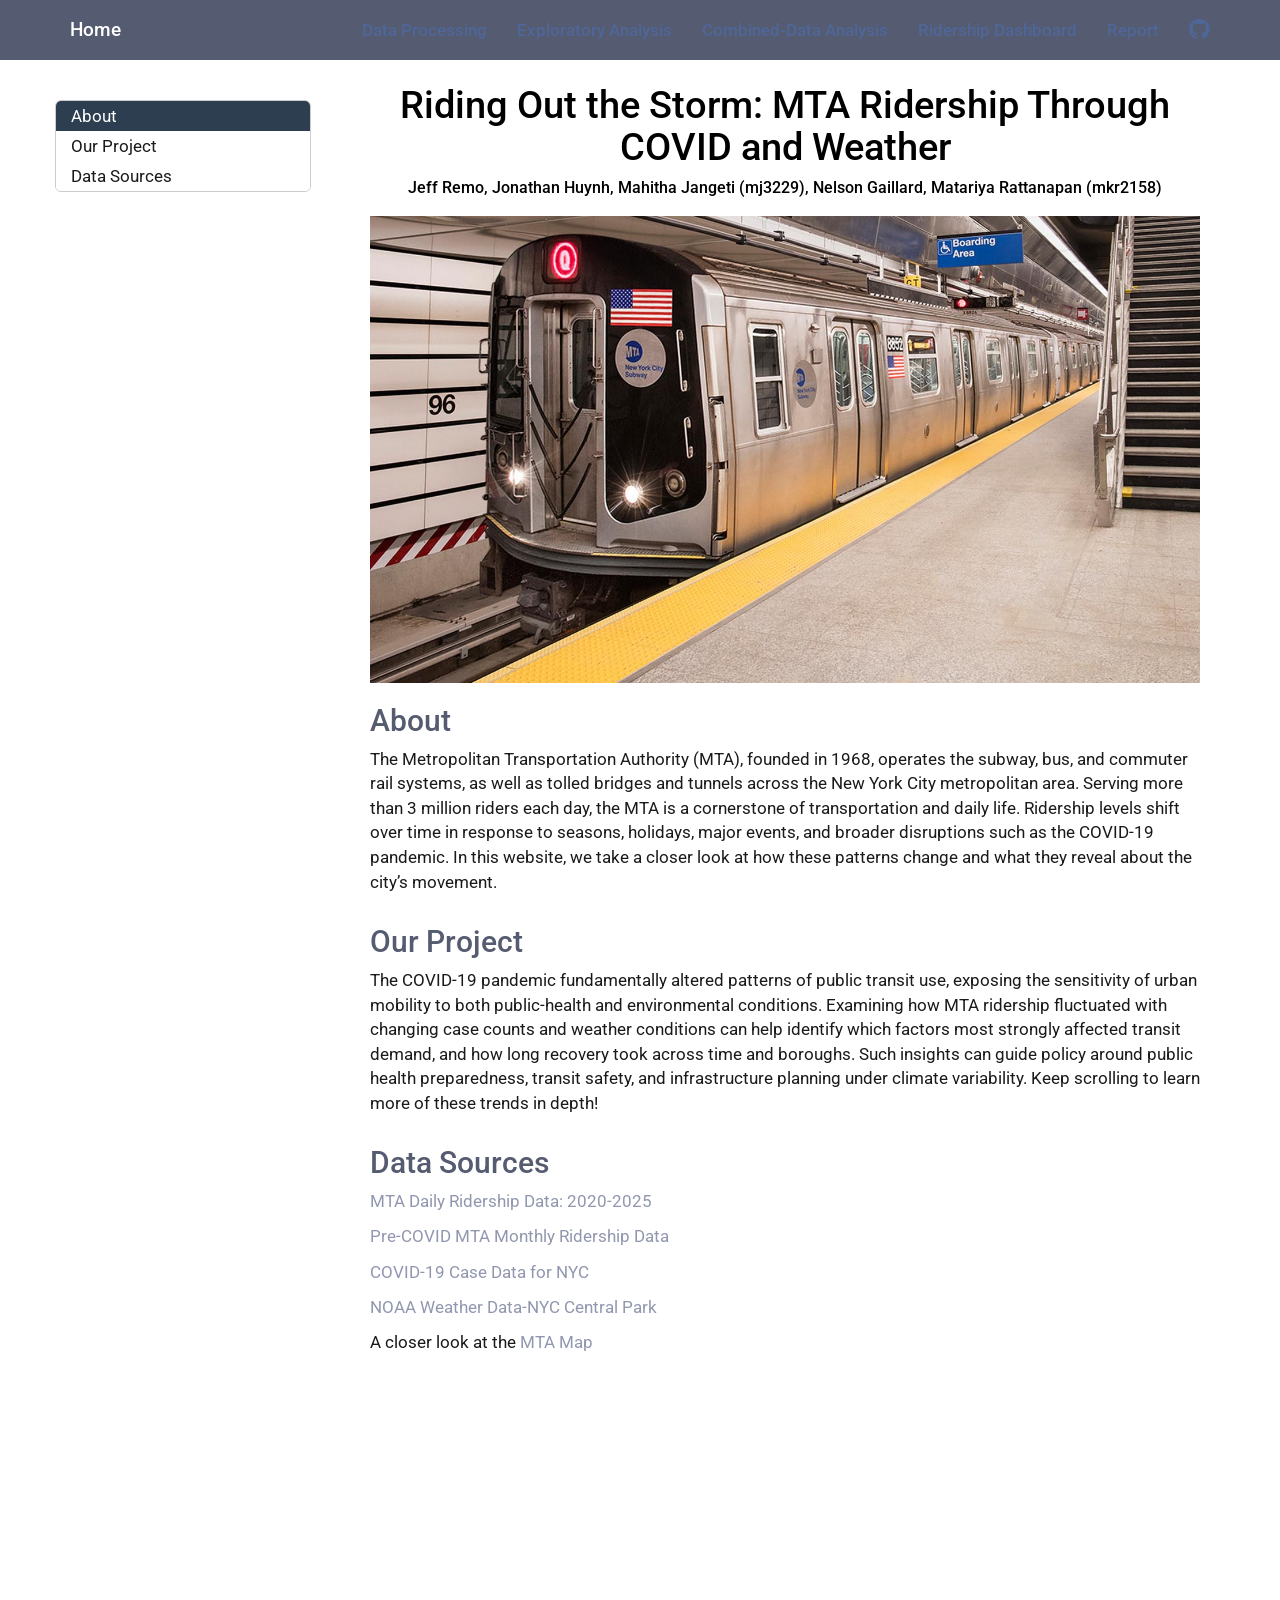
==== commit 73403b0d: "style changes" ====
--- a/Website/index.html
+++ b/Website/index.html
@@ -33,8 +33,10 @@
 <link href="site_libs/tocify-1.9.1/jquery.tocify.css" rel="stylesheet" />
 <script src="site_libs/tocify-1.9.1/jquery.tocify.js"></script>
 <script src="site_libs/navigation-1.1/tabsets.js"></script>
-<link href="site_libs/highlightjs-9.12.0/default.css" rel="stylesheet" />
+<link href="site_libs/highlightjs-9.12.0/textmate.css" rel="stylesheet" />
 <script src="site_libs/highlightjs-9.12.0/highlight.js"></script>
+<link href="site_libs/pagedtable-1.1/css/pagedtable.css" rel="stylesheet" />
+<script src="site_libs/pagedtable-1.1/js/pagedtable.js"></script>
 <link href="site_libs/font-awesome-6.5.2/css/all.min.css" rel="stylesheet" />
 <link href="site_libs/font-awesome-6.5.2/css/v4-shims.min.css" rel="stylesheet" />
 
@@ -63,6 +65,7 @@
 
 
 
+<link rel="stylesheet" href="styles.css" type="text/css" />
 
 
 
@@ -339,7 +342,7 @@
   <a href="report.html">Report</a>
 </li>
 <li>
-  <a href="https://github.com/mj3229/mjangeti.github.io">
+  <a href="https://github.com/nelsongaillard/p8105_final">
     <span class="fa fa-github fa-lg"></span>
      
   </a>
@@ -361,21 +364,23 @@
 </div>
 
 
+<p><link href="https://fonts.googleapis.com/css2?family=Roboto:wght@300;400;500;700&display=swap" rel="stylesheet"></p>
 <style>
 h1.title {
   text-align: center;
   color: black !important;
+  margin-bottom: 5px;    
 }
 
 h2.subtitle, .subtitle {
   text-align: center;
-  font-size: 15px;
+  font-size: 16px;
   font-weight: 400;
-  color: black !important;    /* <-- forces the color */
-  margin-top: -10px;
+  color: black !important;
+  margin-top: 10px;     
+  margin-bottom: 20px;    
 }
 </style>
-<hr />
 <p><img src="images/mta.jpg" /></p>
 <div id="about" class="section level2">
 <h2>About</h2>
--- a/Website/site_libs/highlightjs-9.12.0/textmate.css
+++ b/Website/site_libs/highlightjs-9.12.0/textmate.css
@@ -0,0 +1,19 @@
+.hljs-literal {
+  color: rgb(88, 72, 246);
+}
+
+.hljs-number {
+  color: rgb(0, 0, 205);
+}
+
+.hljs-comment {
+  color: rgb(76, 136, 107);
+}
+
+.hljs-keyword {
+  color: rgb(0, 0, 255);
+}
+
+.hljs-string {
+  color: rgb(3, 106, 7);
+}
--- a/Website/site_libs/pagedtable-1.1/css/pagedtable.css
+++ b/Website/site_libs/pagedtable-1.1/css/pagedtable.css
@@ -0,0 +1,142 @@
+.pagedtable {
+  overflow: auto;
+  padding-left: 8px;
+  padding-right: 8px;
+}
+
+.pagedtable-wrapper {
+  border: 1px solid #ccc;
+  border-radius: 4px;
+  margin-bottom: 10px;
+}
+
+.pagedtable table {
+  width: 100%;
+  max-width: 100%;
+  margin: 0;
+}
+
+.pagedtable th {
+  padding: 0 5px 0 5px;
+  border: none;
+  border-bottom: 2px solid #dddddd;
+
+  min-width: 45px;
+}
+
+.pagedtable-empty th {
+  display: none;
+}
+
+.pagedtable td {
+  padding: 0 4px 0 4px;
+}
+
+.pagedtable .even {
+  background-color: rgba(140, 140, 140, 0.1);
+}
+
+.pagedtable-padding-col {
+  display: none;
+}
+
+.pagedtable a {
+  -webkit-touch-callout: none;
+  -webkit-user-select: none;
+  -khtml-user-select: none;
+  -moz-user-select: none;
+  -ms-user-select: none;
+  user-select: none;
+}
+
+.pagedtable-index-nav {
+  cursor: pointer;
+  padding: 0 5px 0 5px;
+  float: right;
+  border: 0;
+}
+
+.pagedtable-index-nav-disabled {
+  cursor: default;
+  text-decoration: none;
+  color: #999;
+}
+
+a.pagedtable-index-nav-disabled:hover {
+  text-decoration: none;
+  color: #999;
+}
+
+.pagedtable-indexes {
+  cursor: pointer;
+  float: right;
+  border: 0;
+}
+
+.pagedtable-index-current {
+  cursor: default;
+  text-decoration: none;
+  font-weight: bold;
+  color: #333;
+  border: 0;
+}
+
+a.pagedtable-index-current:hover {
+  text-decoration: none;
+  font-weight: bold;
+  color: #333;
+}
+
+.pagedtable-index {
+  width: 30px;
+  display: inline-block;
+  text-align: center;
+  border: 0;
+}
+
+.pagedtable-index-separator-left {
+  display: inline-block;
+  color: #333;
+  font-size: 9px;
+  padding: 0 0 0 0;
+  cursor: default;
+}
+
+.pagedtable-index-separator-right {
+  display: inline-block;
+  color: #333;
+  font-size: 9px;
+  padding: 0 4px 0 0;
+  cursor: default;
+}
+
+.pagedtable-footer {
+  padding-top: 4px;
+  padding-bottom: 5px;
+}
+
+.pagedtable-not-empty .pagedtable-footer {
+  border-top: 2px solid #dddddd;
+}
+
+.pagedtable-info {
+  overflow: hidden;
+  color: #999;
+  white-space: nowrap;
+  text-overflow: ellipsis;
+}
+
+.pagedtable-header-name {
+  overflow: hidden;
+  text-overflow: ellipsis;
+}
+
+.pagedtable-header-type {
+  color: #999;
+  font-weight: 400;
+}
+
+.pagedtable-na-cell {
+  font-style: italic;
+  opacity: 0.3;
+}
--- a/Website/styles.css
+++ b/Website/styles.css
@@ -0,0 +1,98 @@
+/* ============================================================
+   GLOBAL FONT — FORCE ROBOTO
+   ============================================================ */
+body {
+  font-family: "Roboto", "Helvetica Neue", Helvetica, Arial, sans-serif !important;
+  line-height: 1.45;
+  font-size: 17px;
+  color: #1a1a1a;
+}
+
+/* ============================================================
+   HEADERS — FONT + COLOR
+   ============================================================ */
+h1, h2, h3, h4, h5, h6 {
+  font-family: "Roboto", "Helvetica Neue", Helvetica, Arial, sans-serif !important;
+  font-weight: 500 !important;
+  margin-top: 10px;
+  margin-bottom: 10px;
+  color: #555B70;   /* your blue-gray */
+}
+
+/* ============================================================
+   SECTION SPACING
+   ============================================================ */
+section, .section, .content {
+  padding-top: 10px !important;
+  padding-bottom: 10px !important;
+}
+
+/* ============================================================
+   NAVBAR (TOP MENU)
+   ============================================================ */
+.navbar {
+  background-color:#555B70 !important;
+}
+
+.navbar a {
+  color: white !important;
+  font-weight: 500 !important;
+}
+
+/* ============================================================
+   LINKS
+   ============================================================ */
+a {
+  color:#9197AF!important;
+}
+
+a:hover {
+  color: #333232 !important;
+  text-decoration: underline;
+}
+
+/* ============================================================
+   UNIVERSAL TAB OVERRIDE
+   Works for ALL R Markdown tabsets:
+   - .nav-tabs
+   - .nav-pills
+   - .tabset
+   - .nav
+   ============================================================ */
+
+/* ACTIVE TAB (highlight color) */
+.tabset > .nav > li.active > a,
+.tabset > .nav > li.active > a:hover,
+.tabset > .nav > li.active > a:focus,
+.nav-tabs > li.active > a,
+.nav-tabs > li.active > a:hover,
+.nav-tabs > li.active > a:focus,
+.nav-pills > li.active > a,
+.nav-pills > li.active > a:hover,
+.nav-pills > li.active > a:focus,
+.nav > li.active > a,
+.nav > li.active > a:hover,
+.nav > li.active > a:focus {
+    background-color: #4F6698 !important;   /* highlight color */
+    color: white !important;
+    border-color: #4F6698 !important;
+}
+
+/* INACTIVE TAB TEXT */
+.tabset > .nav > li > a,
+.nav-tabs > li > a,
+.nav-pills > li > a,
+.nav > li > a {
+    color: #4F6698 !important;
+}
+
+/* HOVER ON INACTIVE TABS */
+.tabset > .nav > li > a:hover,
+.nav-tabs > li > a:hover,
+.nav-pills > li > a:hover,
+.nav > li > a:hover {
+    background-color: #E6E9F3 !important;
+    color: #4F6698 !important;
+}
+
+
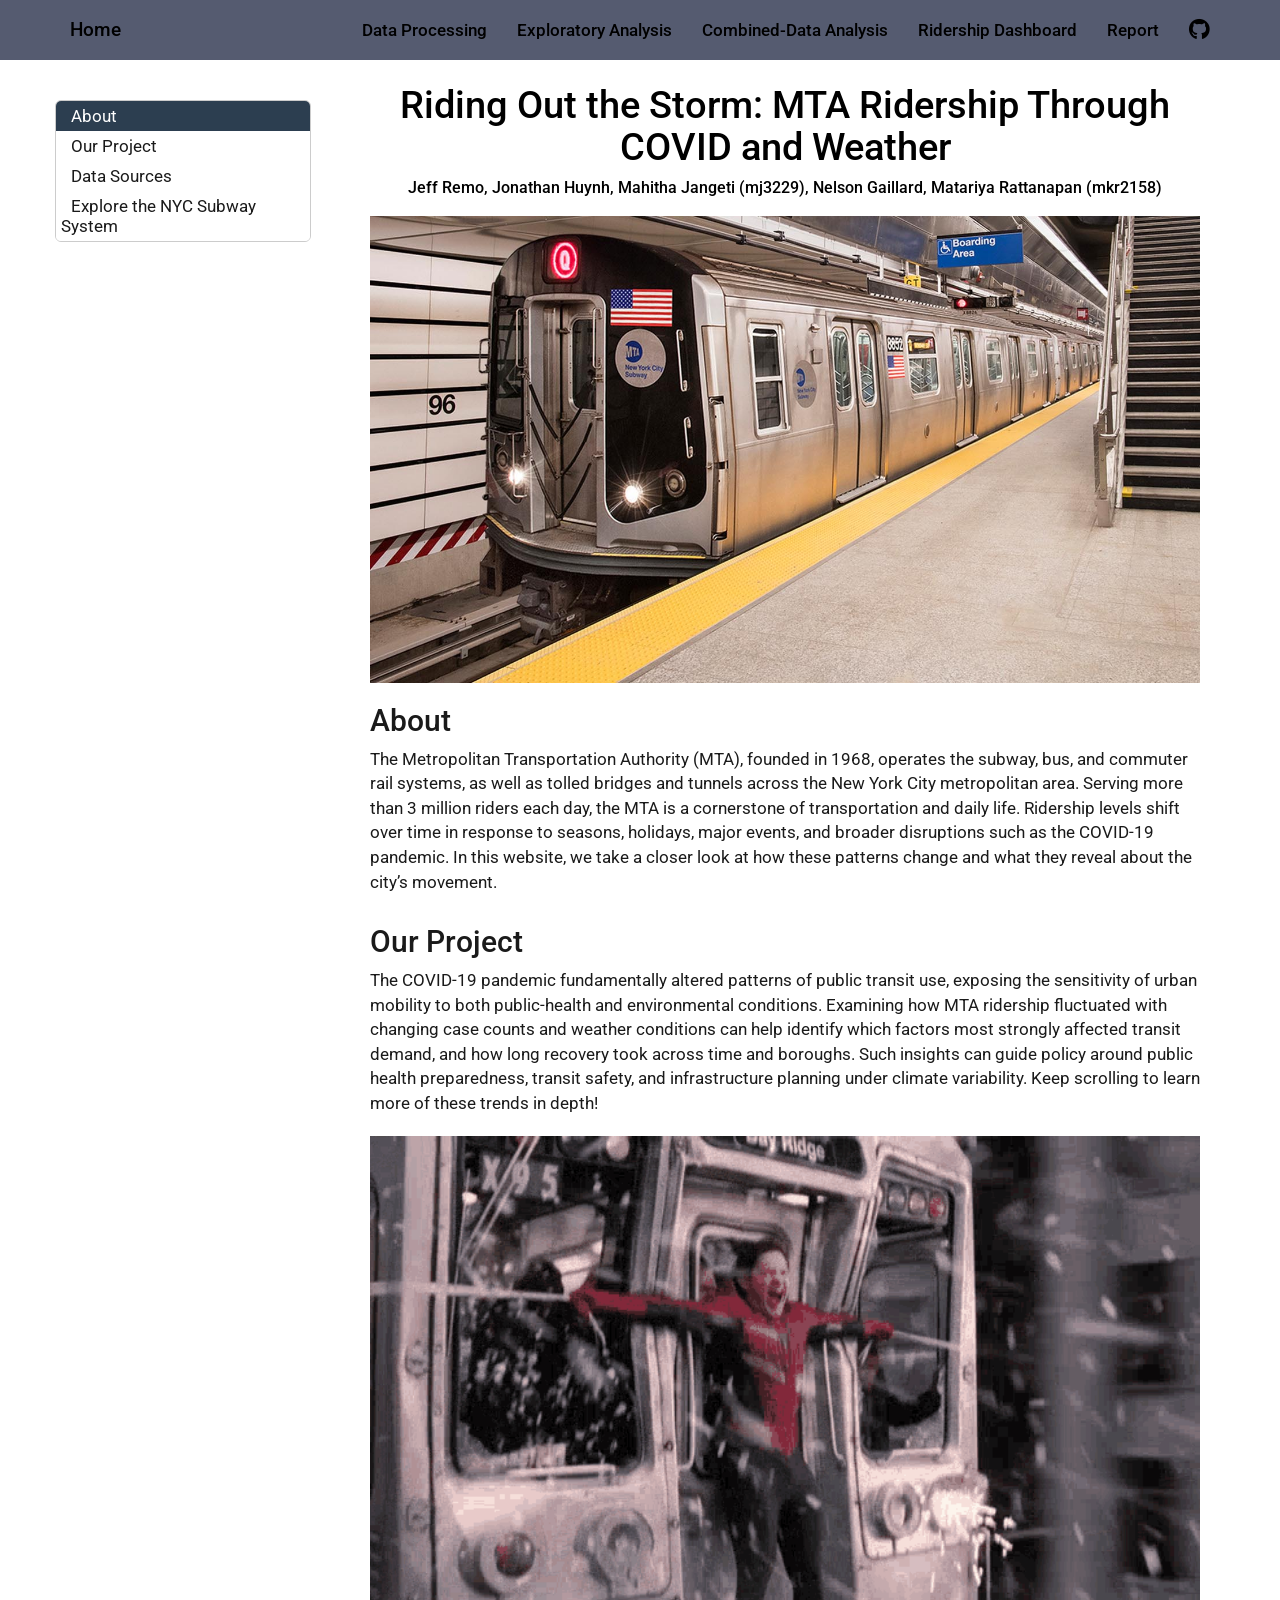
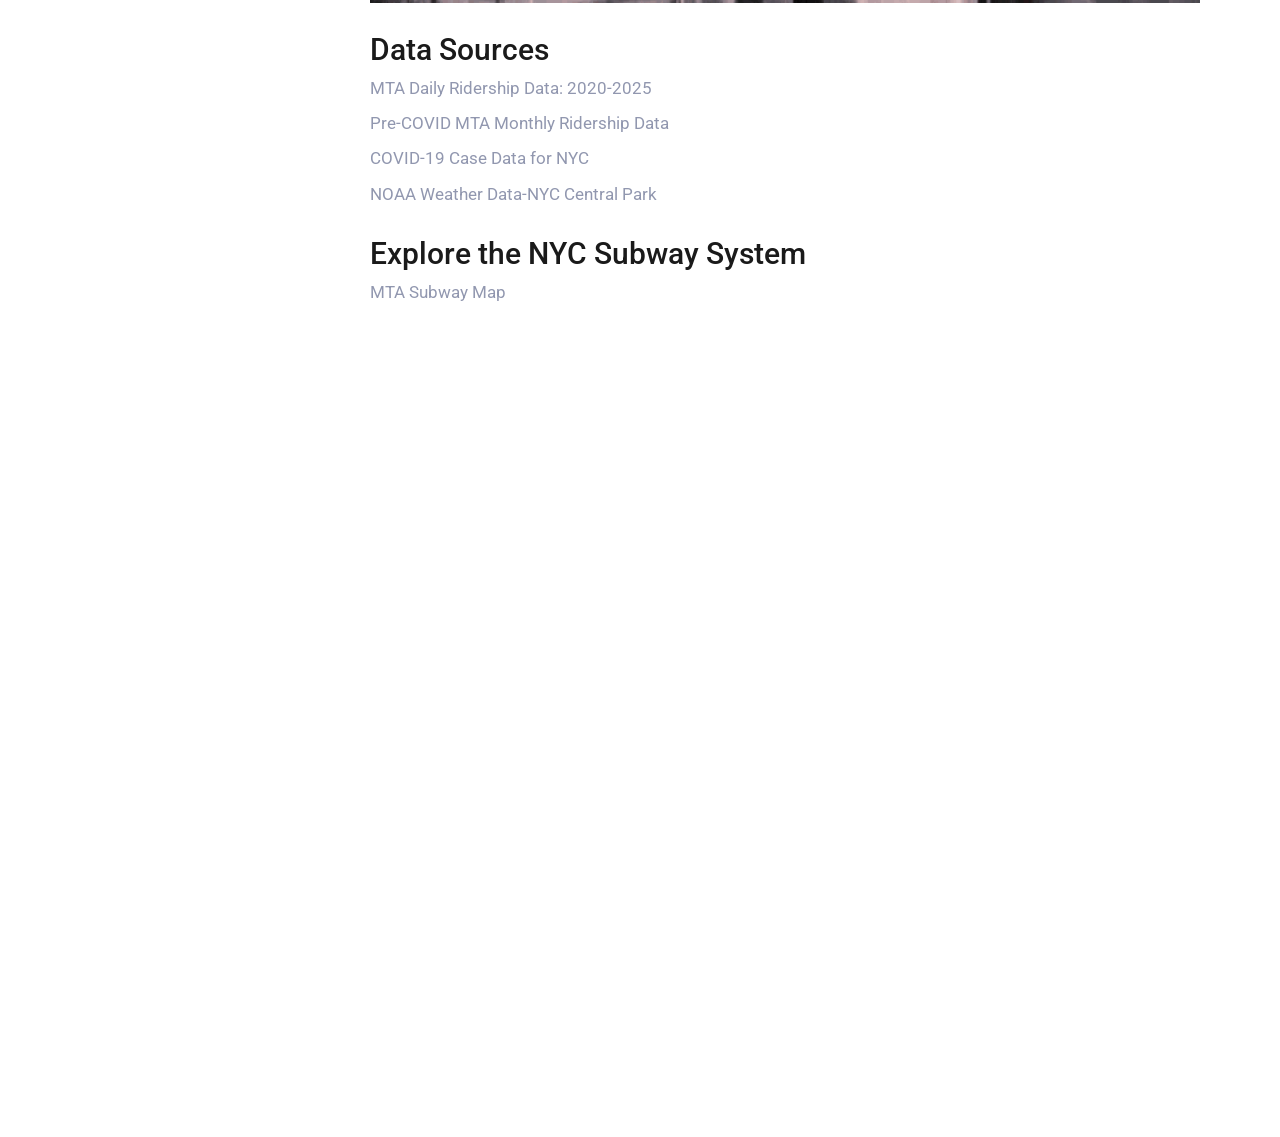
==== commit cd5ecbb5: "style changes added gif" ====
--- a/Website/index.html
+++ b/Website/index.html
@@ -405,6 +405,10 @@
 policy around public health preparedness, transit safety, and
 infrastructure planning under climate variability. Keep scrolling to
 learn more of these trends in depth!</p>
+<div style="margin-top: 20px;">
+
+</div>
+<p><img src="images/gif.gif" width="100%" style="display:block; margin:auto;"></p>
 </div>
 <div id="data-sources" class="section level2">
 <h2>Data Sources</h2>
@@ -420,8 +424,10 @@
 <p><a
 href="https://www.ncei.noaa.gov/access/search/data-search/daily-summaries?stations=USW00094728">NOAA
 Weather Data-NYC Central Park</a></p>
-<p>A closer look at the <a href="https://www.mta.info/map/5256">MTA
-Map</a></p>
+</div>
+<div id="explore-the-nyc-subway-system" class="section level2">
+<h2>Explore the NYC Subway System</h2>
+<p><a href="https://www.mta.info/map/5256">MTA Subway Map</a></p>
 </div>
 
 
--- a/Website/styles.css
+++ b/Website/styles.css
@@ -1,6 +1,3 @@
-/* ============================================================
-   GLOBAL FONT — FORCE ROBOTO
-   ============================================================ */
 body {
   font-family: "Roboto", "Helvetica Neue", Helvetica, Arial, sans-serif !important;
   line-height: 1.45;
@@ -8,30 +5,21 @@
   color: #1a1a1a;
 }
 
-/* ============================================================
-   HEADERS — FONT + COLOR
-   ============================================================ */
 h1, h2, h3, h4, h5, h6 {
   font-family: "Roboto", "Helvetica Neue", Helvetica, Arial, sans-serif !important;
   font-weight: 500 !important;
   margin-top: 10px;
   margin-bottom: 10px;
-  color: #555B70;   /* your blue-gray */
+  color: #1a1a1a;
 }
 
-/* ============================================================
-   SECTION SPACING
-   ============================================================ */
 section, .section, .content {
   padding-top: 10px !important;
   padding-bottom: 10px !important;
 }
 
-/* ============================================================
-   NAVBAR (TOP MENU)
-   ============================================================ */
 .navbar {
-  background-color:#555B70 !important;
+  background-color: #555B70 !important;
 }
 
 .navbar a {
@@ -39,28 +27,44 @@
   font-weight: 500 !important;
 }
 
-/* ============================================================
-   LINKS
-   ============================================================ */
-a {
-  color:#9197AF!important;
+.content a,
+section a {
+  color: #9197AF !important;
 }
 
-a:hover {
-  color: #333232 !important;
+/* Navbar links — keep them white */
+/* ============================================================
+   LINKS — apply to all normal content, not navbar
+   ============================================================ */
+
+/* Main content links */
+main a,
+.content a,
+section a,
+div a,
+p a,
+li a {
+  color: #9197AF !important;   /* your custom link color */
+}
+
+/* Hover for main links */
+main a:hover,
+.content a:hover,
+section a:hover,
+div a:hover,
+p a:hover,
+li a:hover {
+  color: #1a1a1a !important;
   text-decoration: underline;
 }
 
-/* ============================================================
-   UNIVERSAL TAB OVERRIDE
-   Works for ALL R Markdown tabsets:
-   - .nav-tabs
-   - .nav-pills
-   - .tabset
-   - .nav
-   ============================================================ */
+/* NAVBAR LINKS — stay white */
+.navbar a {
+  color: black !important;
+}
 
-/* ACTIVE TAB (highlight color) */
+
+
 .tabset > .nav > li.active > a,
 .tabset > .nav > li.active > a:hover,
 .tabset > .nav > li.active > a:focus,
@@ -73,26 +77,46 @@
 .nav > li.active > a,
 .nav > li.active > a:hover,
 .nav > li.active > a:focus {
-    background-color: #4F6698 !important;   /* highlight color */
-    color: white !important;
-    border-color: #4F6698 !important;
+  background-color: #9197AF !important;
+  color: white !important;
+  border-color: #9197AF !important;
 }
 
-/* INACTIVE TAB TEXT */
+
 .tabset > .nav > li > a,
 .nav-tabs > li > a,
 .nav-pills > li > a,
 .nav > li > a {
-    color: #4F6698 !important;
+  color:black !important;
 }
 
-/* HOVER ON INACTIVE TABS */
+
 .tabset > .nav > li > a:hover,
 .nav-tabs > li > a:hover,
 .nav-pills > li > a:hover,
 .nav > li > a:hover {
-    background-color: #E6E9F3 !important;
-    color: #4F6698 !important;
+  background-color: #E6E9F3 !important;
+  color: #4F6698 !important;
 }
 
 
+.sidebar {
+  background-color: #717B9E !important;
+}
+
+
+.sidebar .sidebar-item .sidebar-item-text,
+.sidebar .sidebar-menu .sidebar-item .sidebar-item-text {
+  color: white !important;         
+}
+
+
+.sidebar .sidebar-item .sidebar-item-text:hover {
+  color: #E6E9F3 !important;        
+}
+
+
+.sidebar .sidebar-item.active .sidebar-item-text {
+  color: #ffffff !important;
+  font-weight: 600 !important;
+}
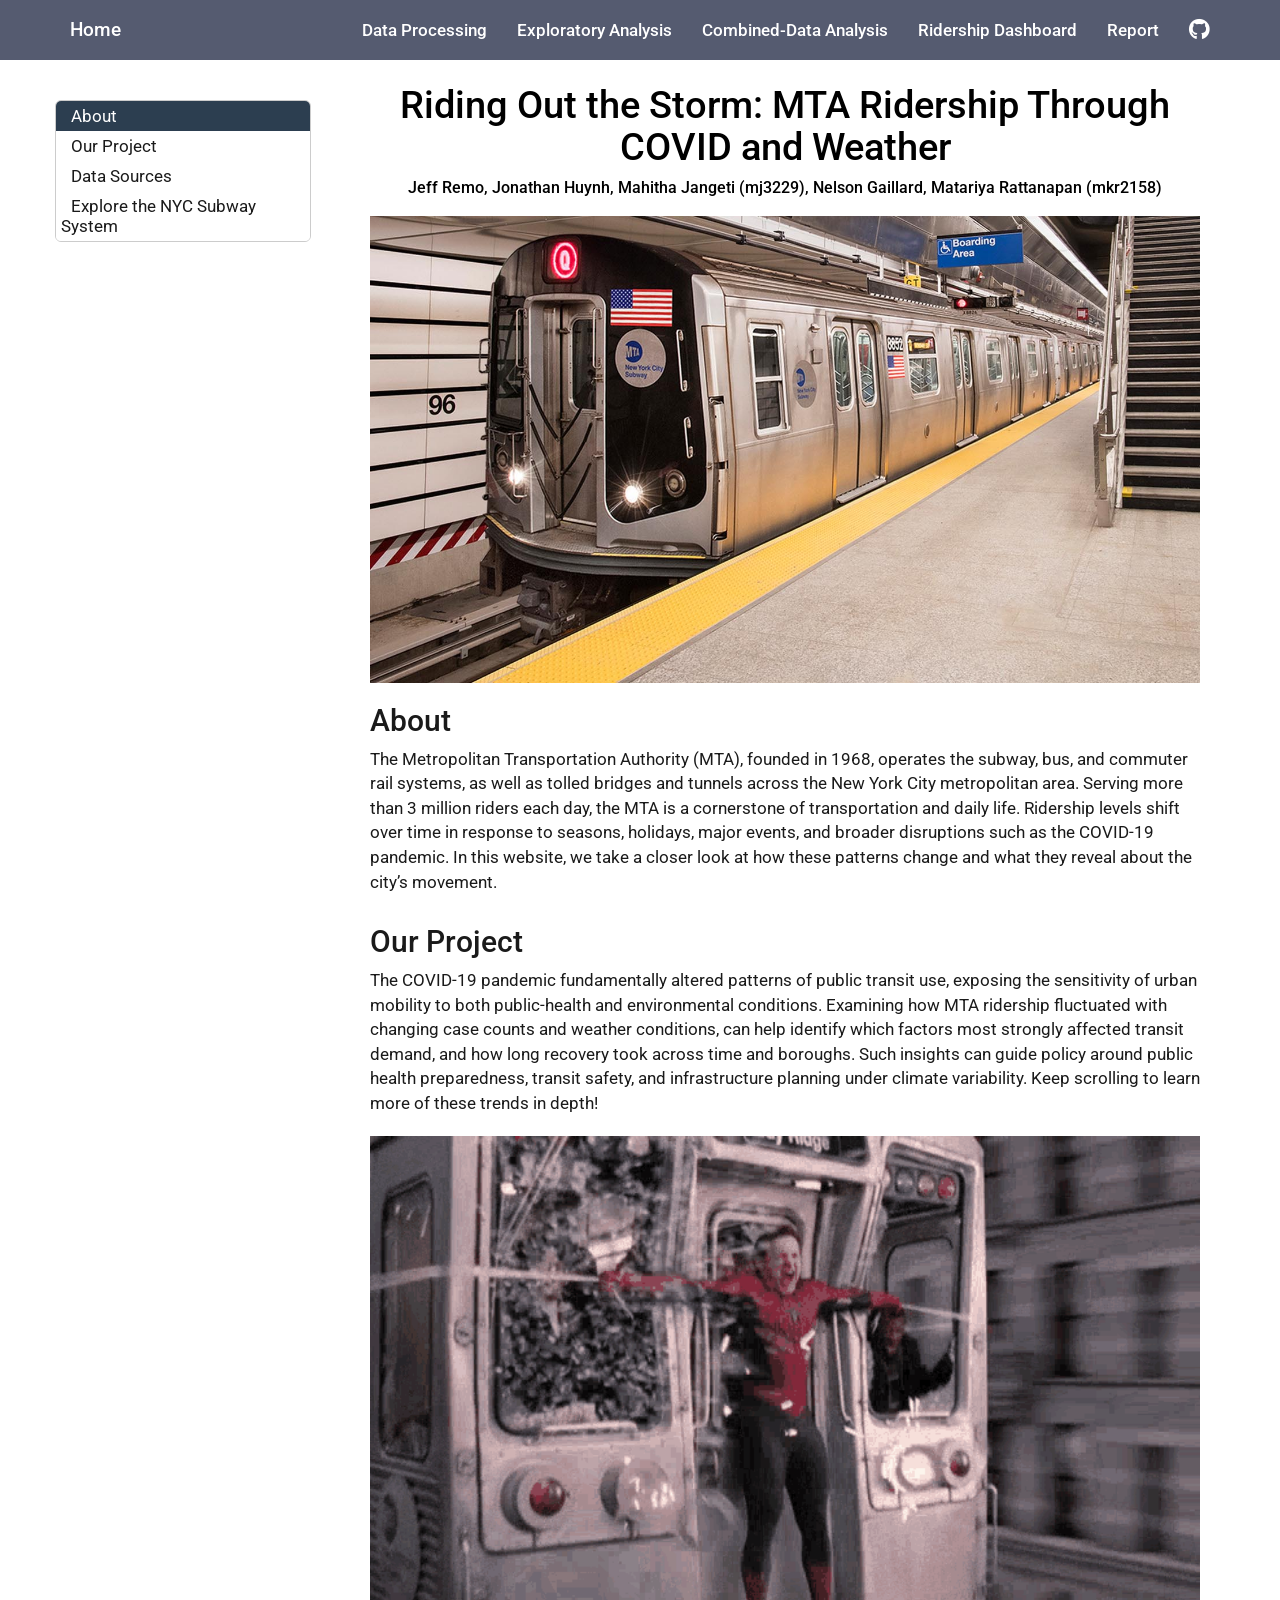
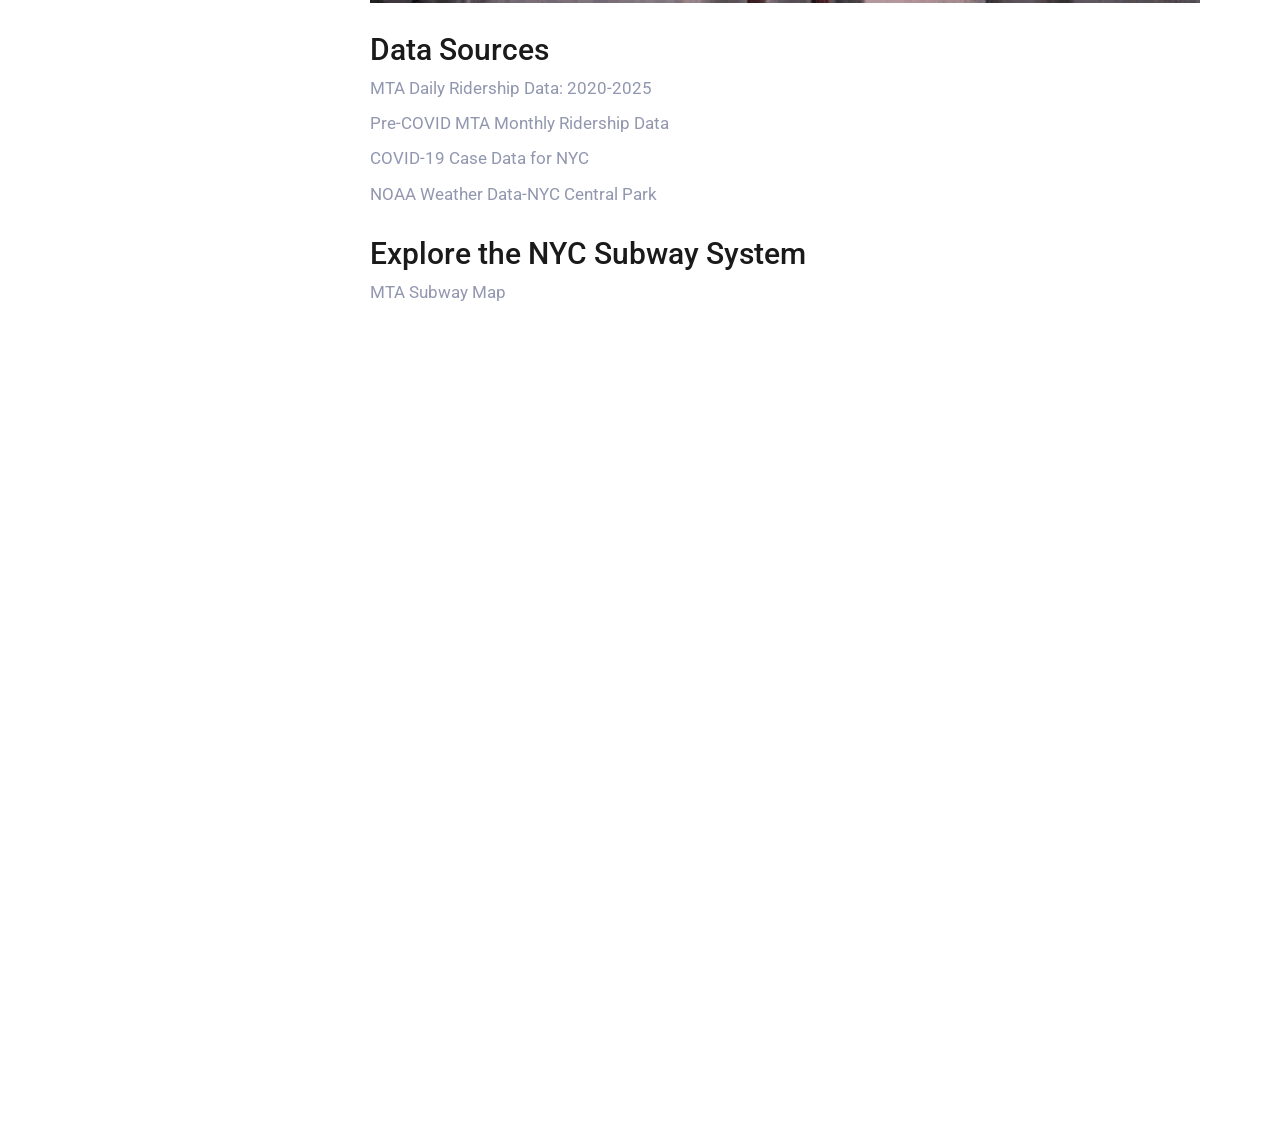
==== commit a591205b: "re read" ====
--- a/Website/index.html
+++ b/Website/index.html
@@ -399,7 +399,7 @@
 <p>The COVID-19 pandemic fundamentally altered patterns of public
 transit use, exposing the sensitivity of urban mobility to both
 public-health and environmental conditions. Examining how MTA ridership
-fluctuated with changing case counts and weather conditions can help
+fluctuated with changing case counts and weather conditions, can help
 identify which factors most strongly affected transit demand, and how
 long recovery took across time and boroughs. Such insights can guide
 policy around public health preparedness, transit safety, and
--- a/Website/styles.css
+++ b/Website/styles.css
@@ -17,6 +17,32 @@
   padding-top: 10px !important;
   padding-bottom: 10px !important;
 }
+
+/* ============================================================
+   GLOBAL PAGE SPACING — applies to ALL pages, including data.html
+   ============================================================ */
+
+main {
+  padding-top: 25px !important;
+  padding-bottom: 25px !important;
+}
+
+main h1, 
+main h2, 
+main h3, 
+main h4 {
+  margin-top: 30px !important;      /* space above section headers */
+  margin-bottom: 15px !important;   /* space below section headers */
+}
+
+main p,
+main ul,
+main ol {
+  margin-top: 10px !important;
+  margin-bottom: 20px !important;
+}
+
+
 
 .navbar {
   background-color: #555B70 !important;
@@ -60,7 +86,7 @@
 
 /* NAVBAR LINKS — stay white */
 .navbar a {
-  color: black !important;
+  color: white !important;
 }
 
 
@@ -87,7 +113,7 @@
 .nav-tabs > li > a,
 .nav-pills > li > a,
 .nav > li > a {
-  color:black !important;
+  color:white !important;
 }
 
 
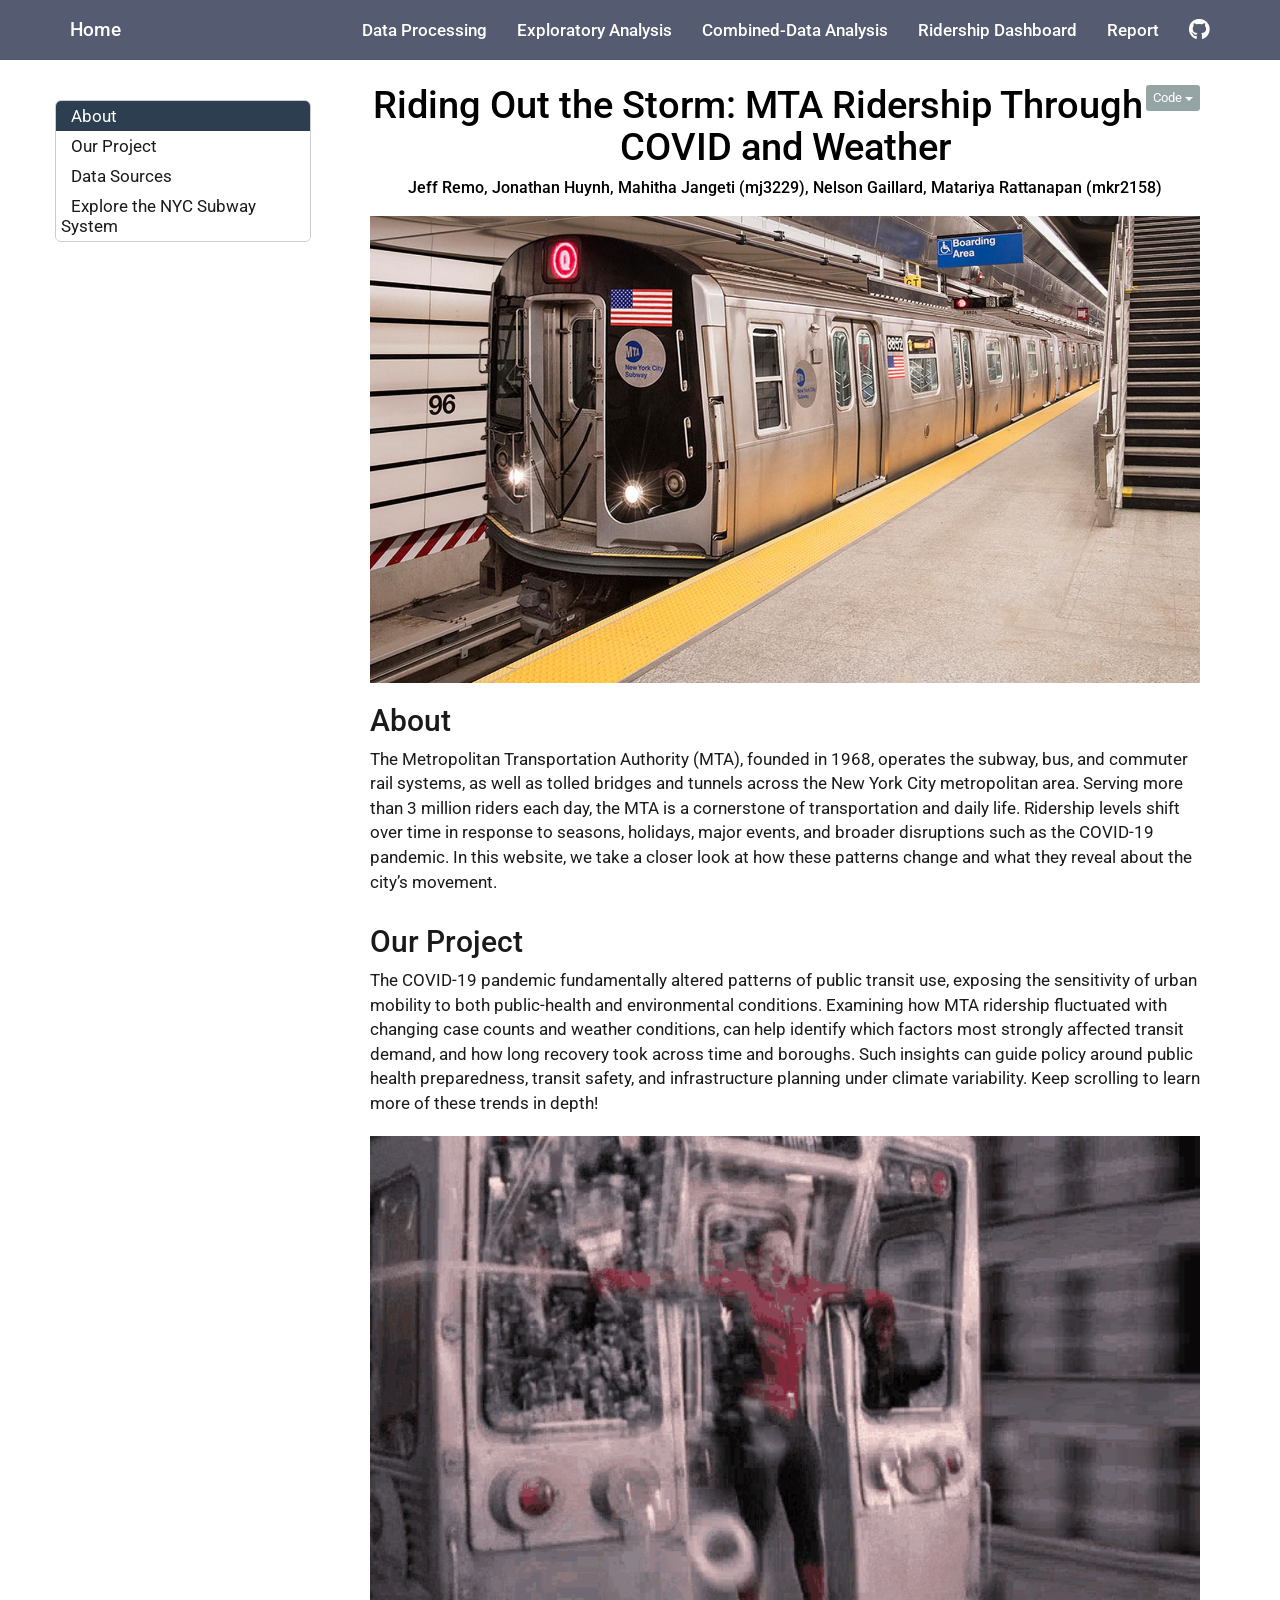
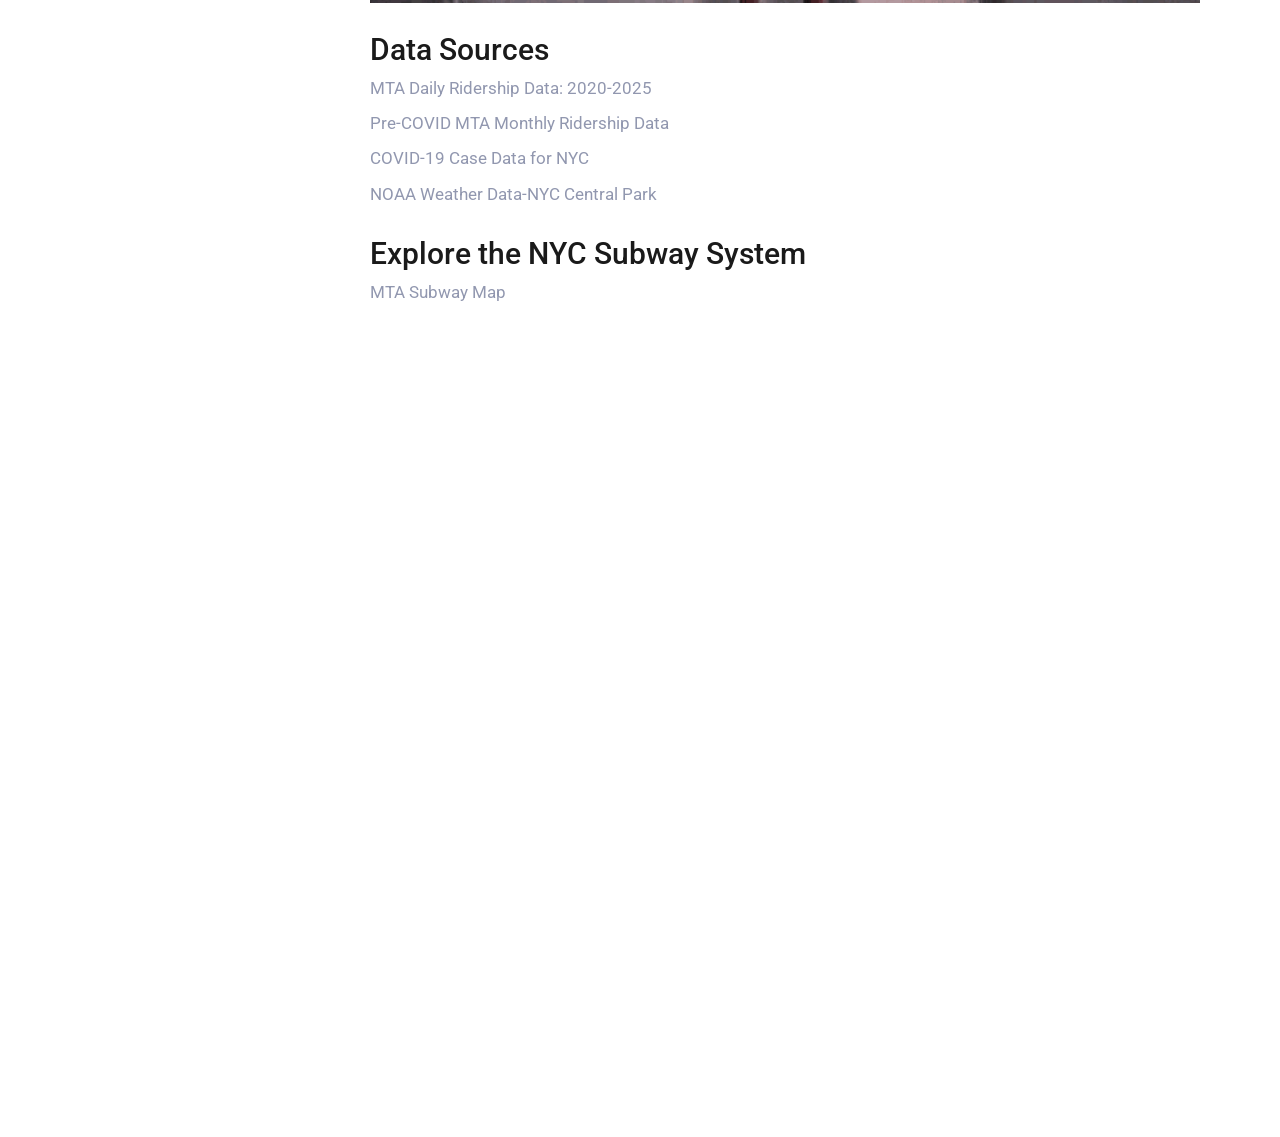
==== commit 864f013f: "added report" ====
--- a/Website/index.html
+++ b/Website/index.html
@@ -33,6 +33,7 @@
 <link href="site_libs/tocify-1.9.1/jquery.tocify.css" rel="stylesheet" />
 <script src="site_libs/tocify-1.9.1/jquery.tocify.js"></script>
 <script src="site_libs/navigation-1.1/tabsets.js"></script>
+<script src="site_libs/navigation-1.1/codefolding.js"></script>
 <link href="site_libs/highlightjs-9.12.0/textmate.css" rel="stylesheet" />
 <script src="site_libs/highlightjs-9.12.0/highlight.js"></script>
 <link href="site_libs/pagedtable-1.1/css/pagedtable.css" rel="stylesheet" />
@@ -224,6 +225,9 @@
 </style>
 
 <!-- code folding -->
+<style type="text/css">
+.code-folding-btn { margin-bottom: 4px; }
+</style>
 
 
 
@@ -354,6 +358,14 @@
 
 <div id="header">
 
+<div class="btn-group pull-right float-right">
+<button type="button" class="btn btn-default btn-xs btn-secondary btn-sm dropdown-toggle" data-toggle="dropdown" data-bs-toggle="dropdown" aria-haspopup="true" aria-expanded="false"><span>Code</span> <span class="caret"></span></button>
+<ul class="dropdown-menu dropdown-menu-right" style="min-width: 50px;">
+<li><a id="rmd-show-all-code" href="#">Show All Code</a></li>
+<li><a id="rmd-hide-all-code" href="#">Hide All Code</a></li>
+</ul>
+</div>
+
 
 
 <h1 class="title toc-ignore">Riding Out the Storm: MTA Ridership Through
@@ -465,6 +477,11 @@
 </script>
 
 <!-- code folding -->
+<script>
+$(document).ready(function () {
+  window.initializeCodeFolding("hide" === "show");
+});
+</script>
 
 <script>
 $(document).ready(function ()  {
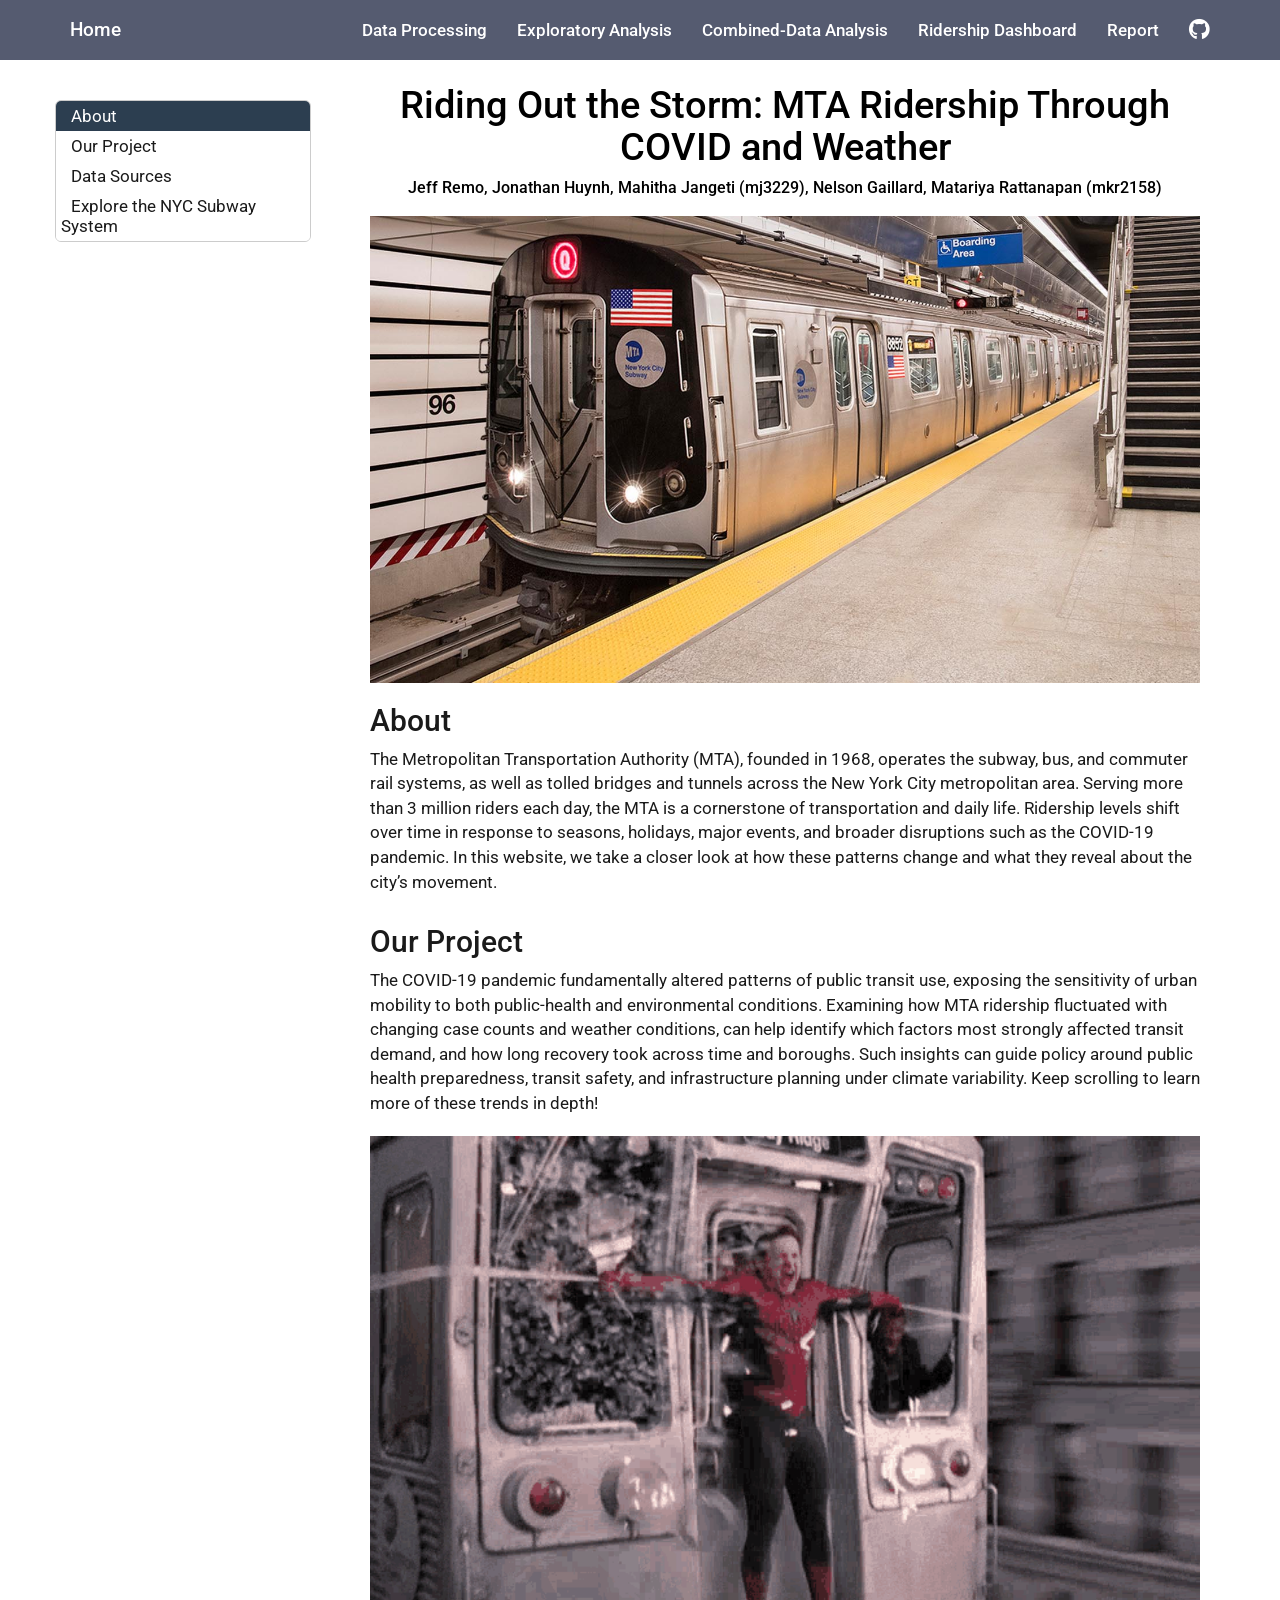
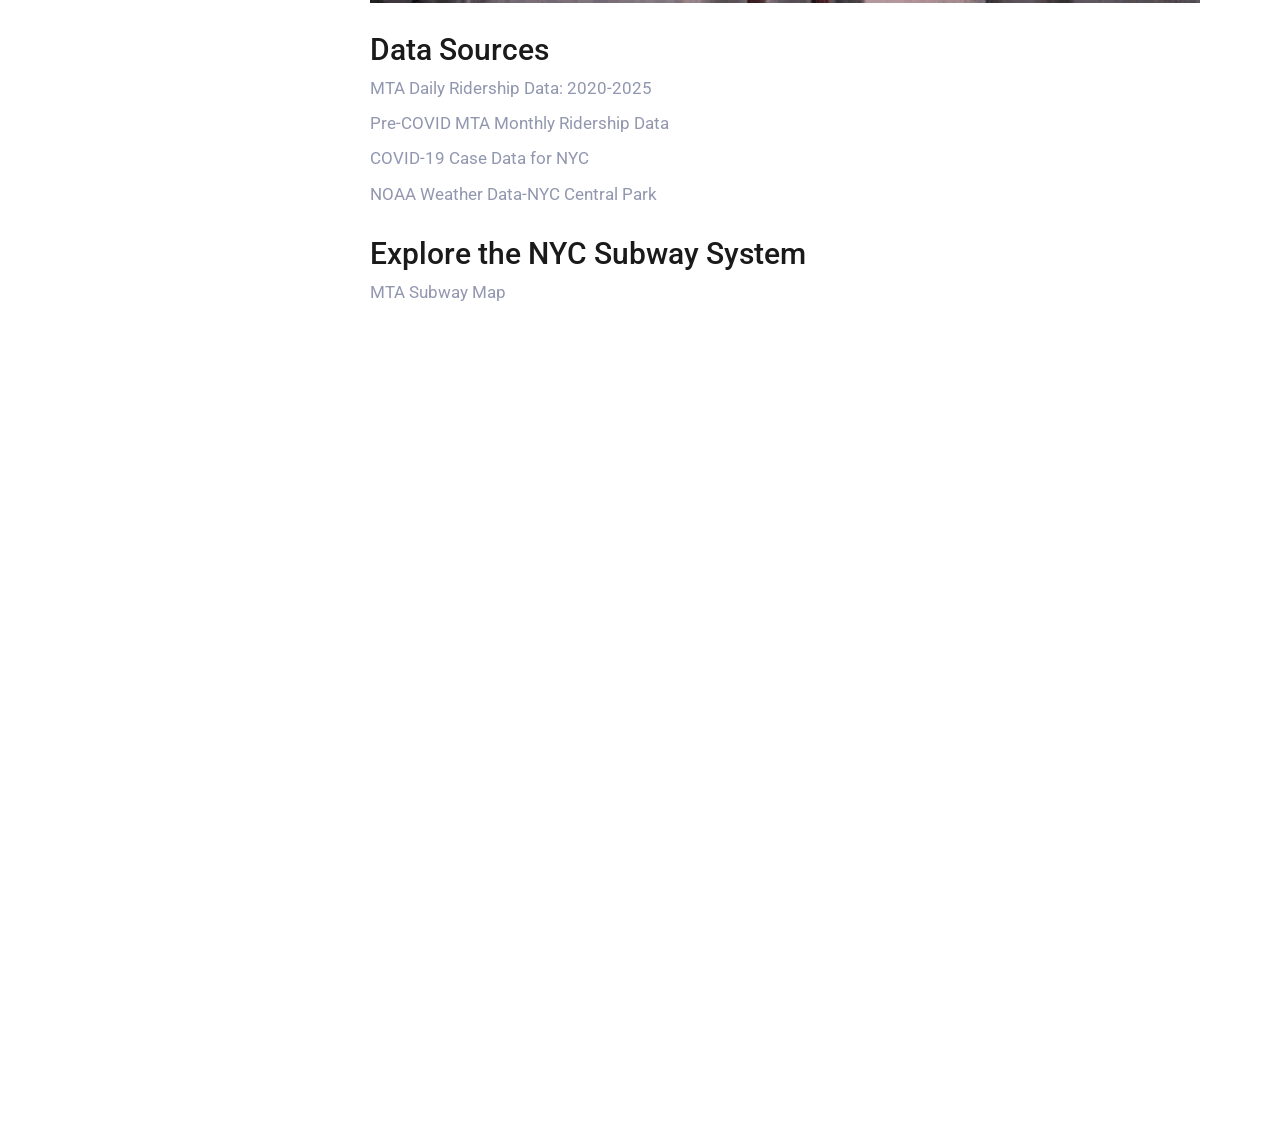
==== commit 8aca6b51: "built website" ====
--- a/Website/index.html
+++ b/Website/index.html
@@ -33,7 +33,6 @@
 <link href="site_libs/tocify-1.9.1/jquery.tocify.css" rel="stylesheet" />
 <script src="site_libs/tocify-1.9.1/jquery.tocify.js"></script>
 <script src="site_libs/navigation-1.1/tabsets.js"></script>
-<script src="site_libs/navigation-1.1/codefolding.js"></script>
 <link href="site_libs/highlightjs-9.12.0/textmate.css" rel="stylesheet" />
 <script src="site_libs/highlightjs-9.12.0/highlight.js"></script>
 <link href="site_libs/pagedtable-1.1/css/pagedtable.css" rel="stylesheet" />
@@ -225,9 +224,6 @@
 </style>
 
 <!-- code folding -->
-<style type="text/css">
-.code-folding-btn { margin-bottom: 4px; }
-</style>
 
 
 
@@ -358,14 +354,6 @@
 
 <div id="header">
 
-<div class="btn-group pull-right float-right">
-<button type="button" class="btn btn-default btn-xs btn-secondary btn-sm dropdown-toggle" data-toggle="dropdown" data-bs-toggle="dropdown" aria-haspopup="true" aria-expanded="false"><span>Code</span> <span class="caret"></span></button>
-<ul class="dropdown-menu dropdown-menu-right" style="min-width: 50px;">
-<li><a id="rmd-show-all-code" href="#">Show All Code</a></li>
-<li><a id="rmd-hide-all-code" href="#">Hide All Code</a></li>
-</ul>
-</div>
-
 
 
 <h1 class="title toc-ignore">Riding Out the Storm: MTA Ridership Through
@@ -477,11 +465,6 @@
 </script>
 
 <!-- code folding -->
-<script>
-$(document).ready(function () {
-  window.initializeCodeFolding("hide" === "show");
-});
-</script>
 
 <script>
 $(document).ready(function ()  {
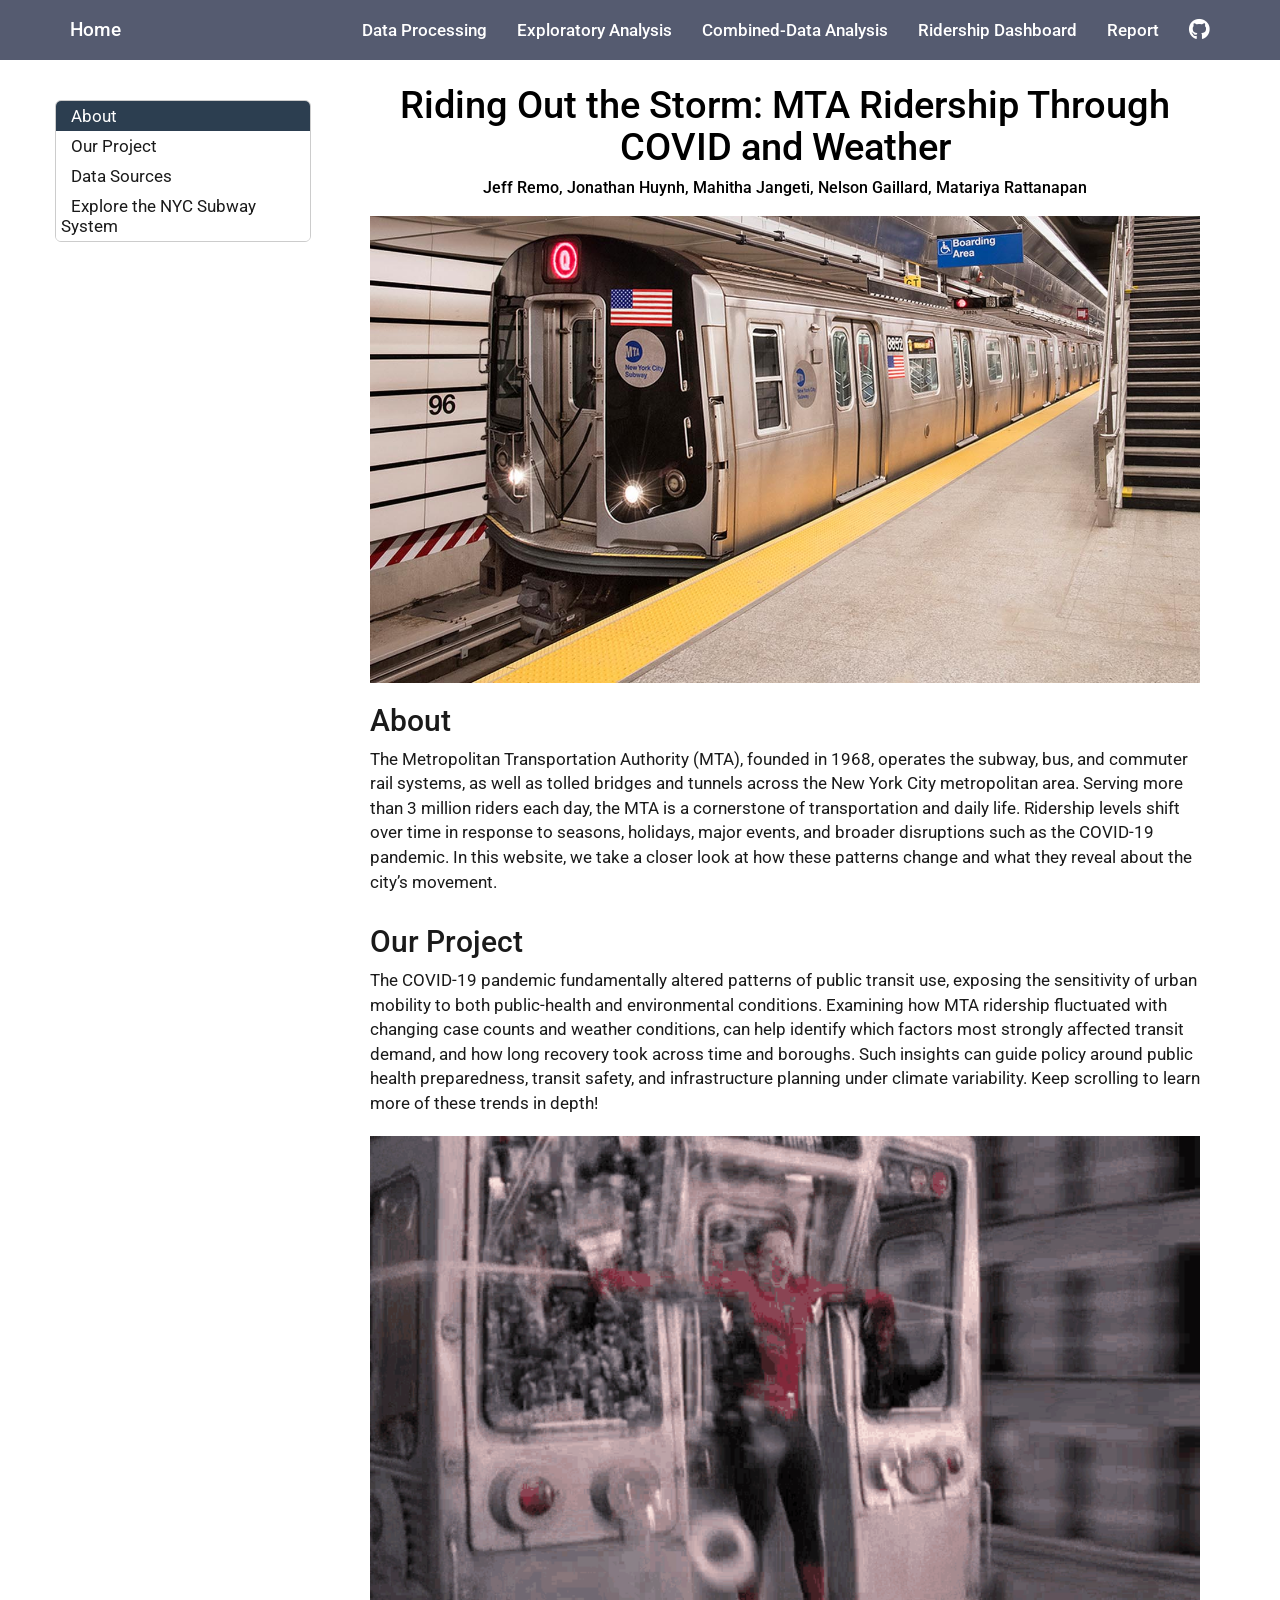
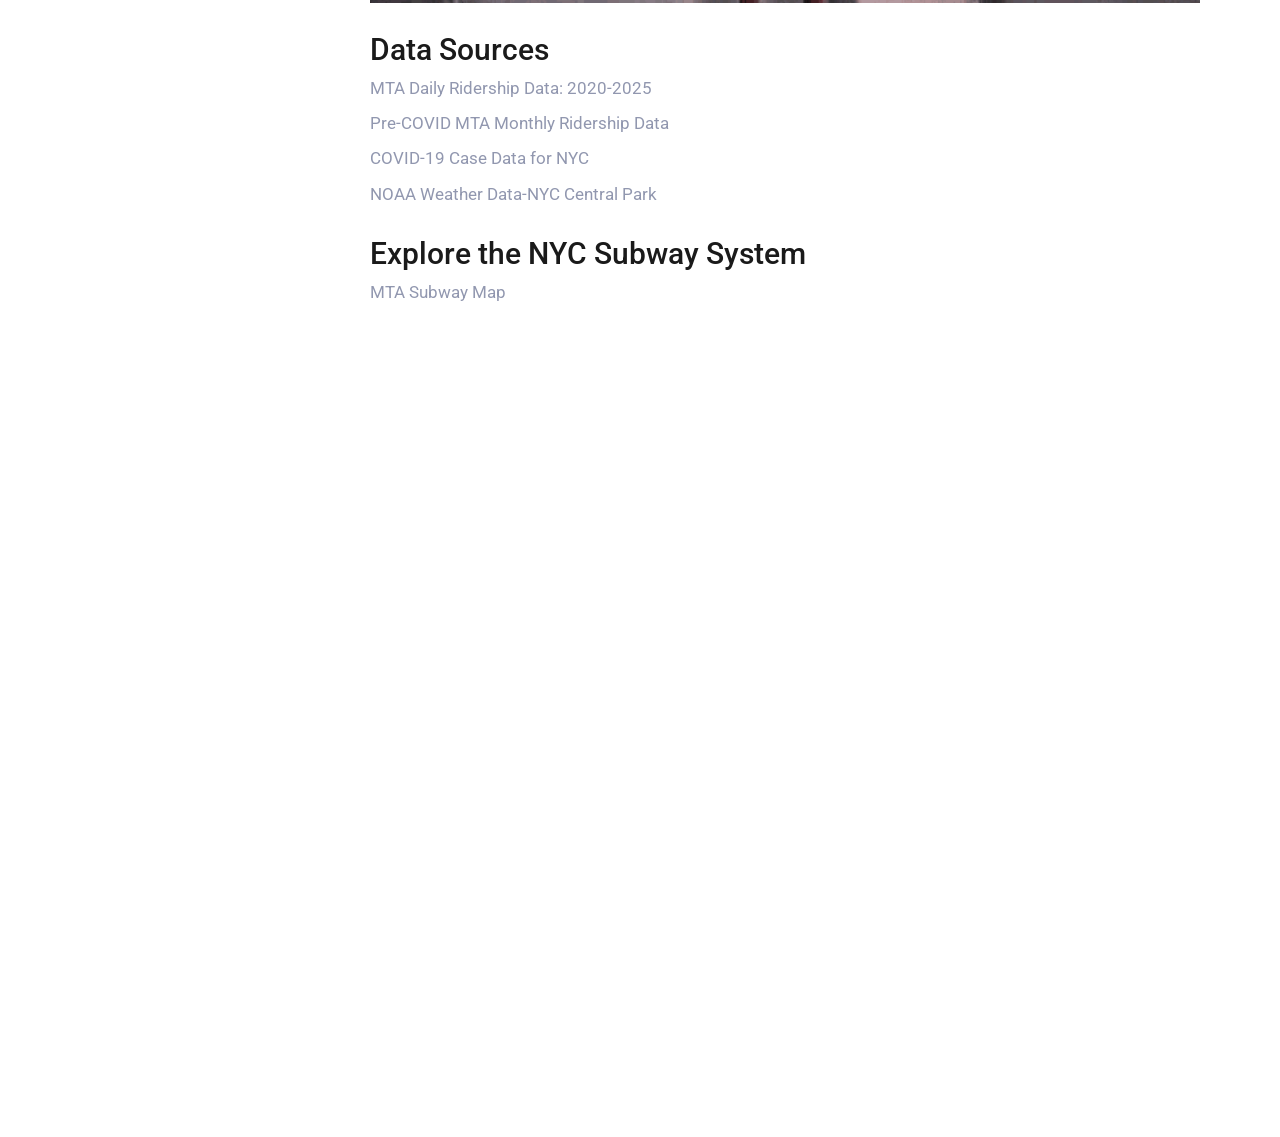
==== commit 78fad5d6: "small changes" ====
--- a/Website/index.html
+++ b/Website/index.html
@@ -358,8 +358,8 @@
 
 <h1 class="title toc-ignore">Riding Out the Storm: MTA Ridership Through
 COVID and Weather</h1>
-<h3 class="subtitle">Jeff Remo, Jonathan Huynh, Mahitha Jangeti
-(mj3229), Nelson Gaillard, Matariya Rattanapan (mkr2158)</h3>
+<h3 class="subtitle">Jeff Remo, Jonathan Huynh, Mahitha Jangeti, Nelson
+Gaillard, Matariya Rattanapan</h3>
 
 </div>
 
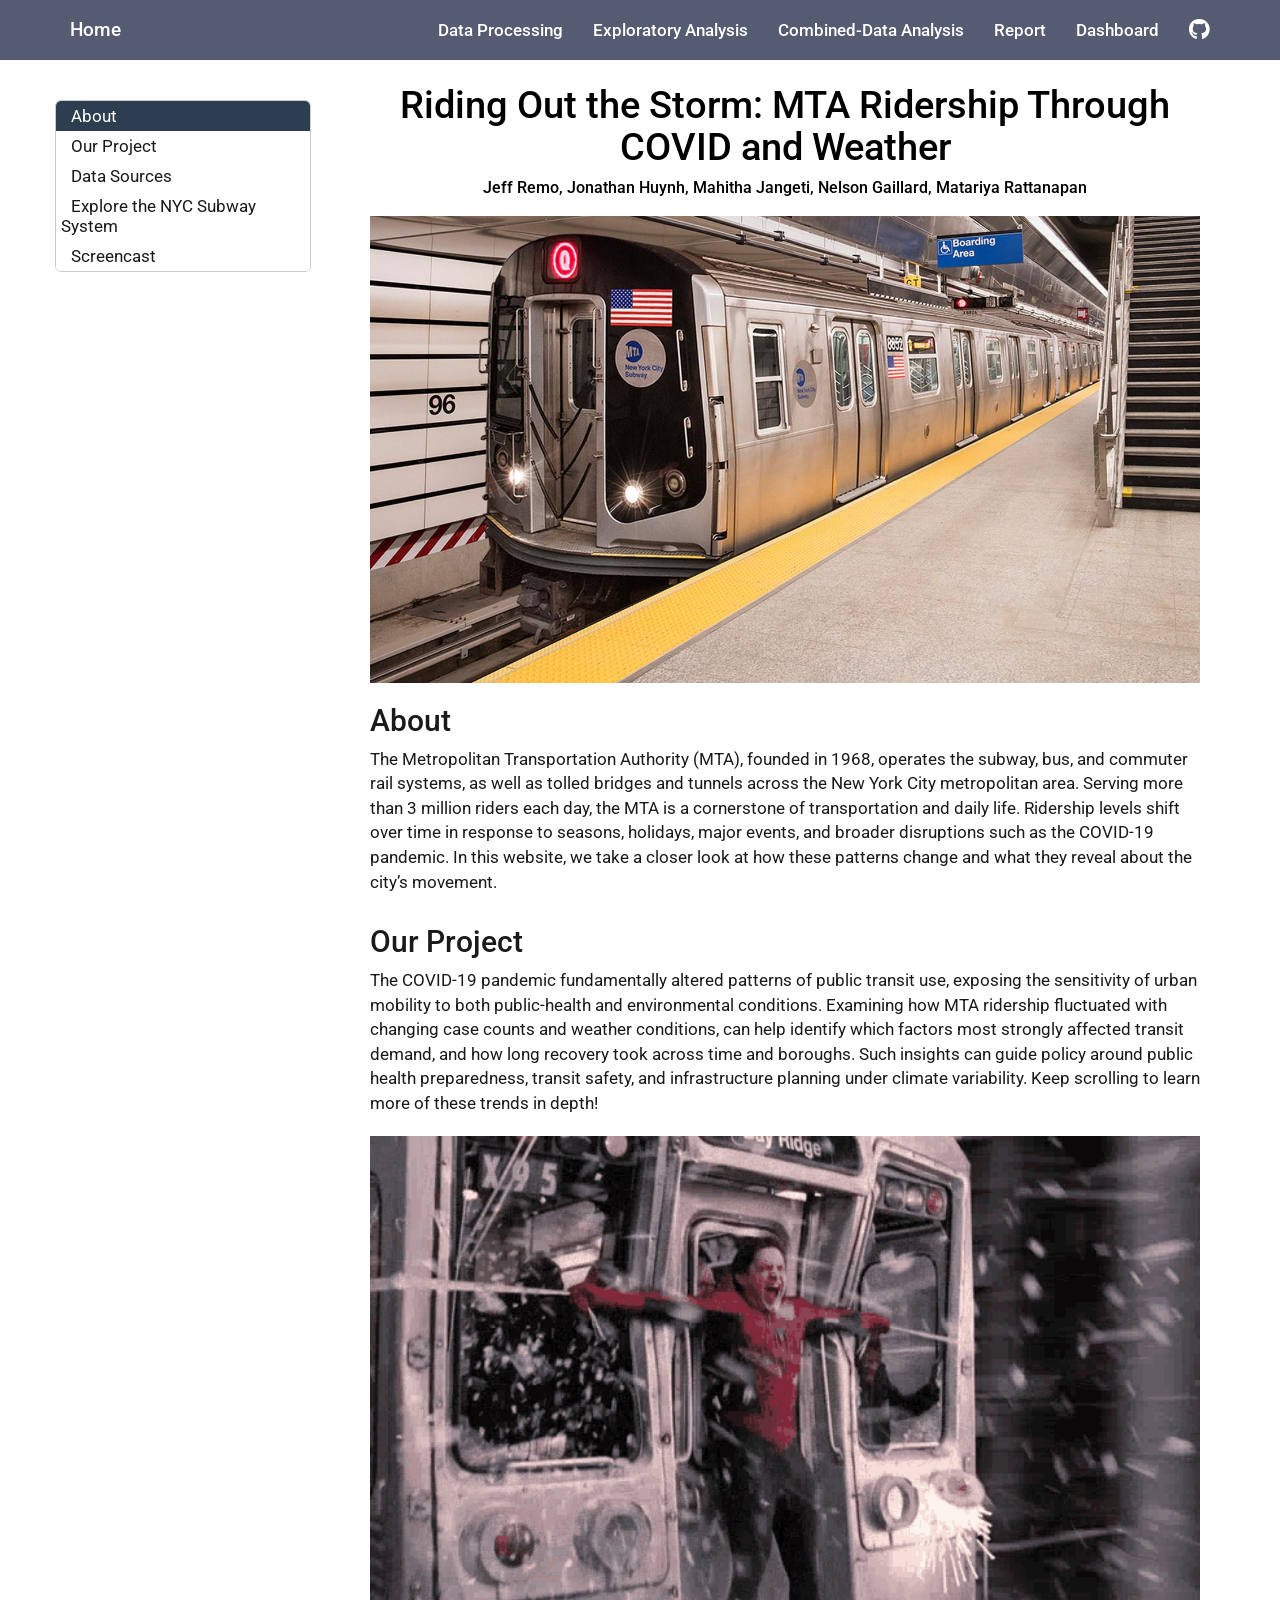
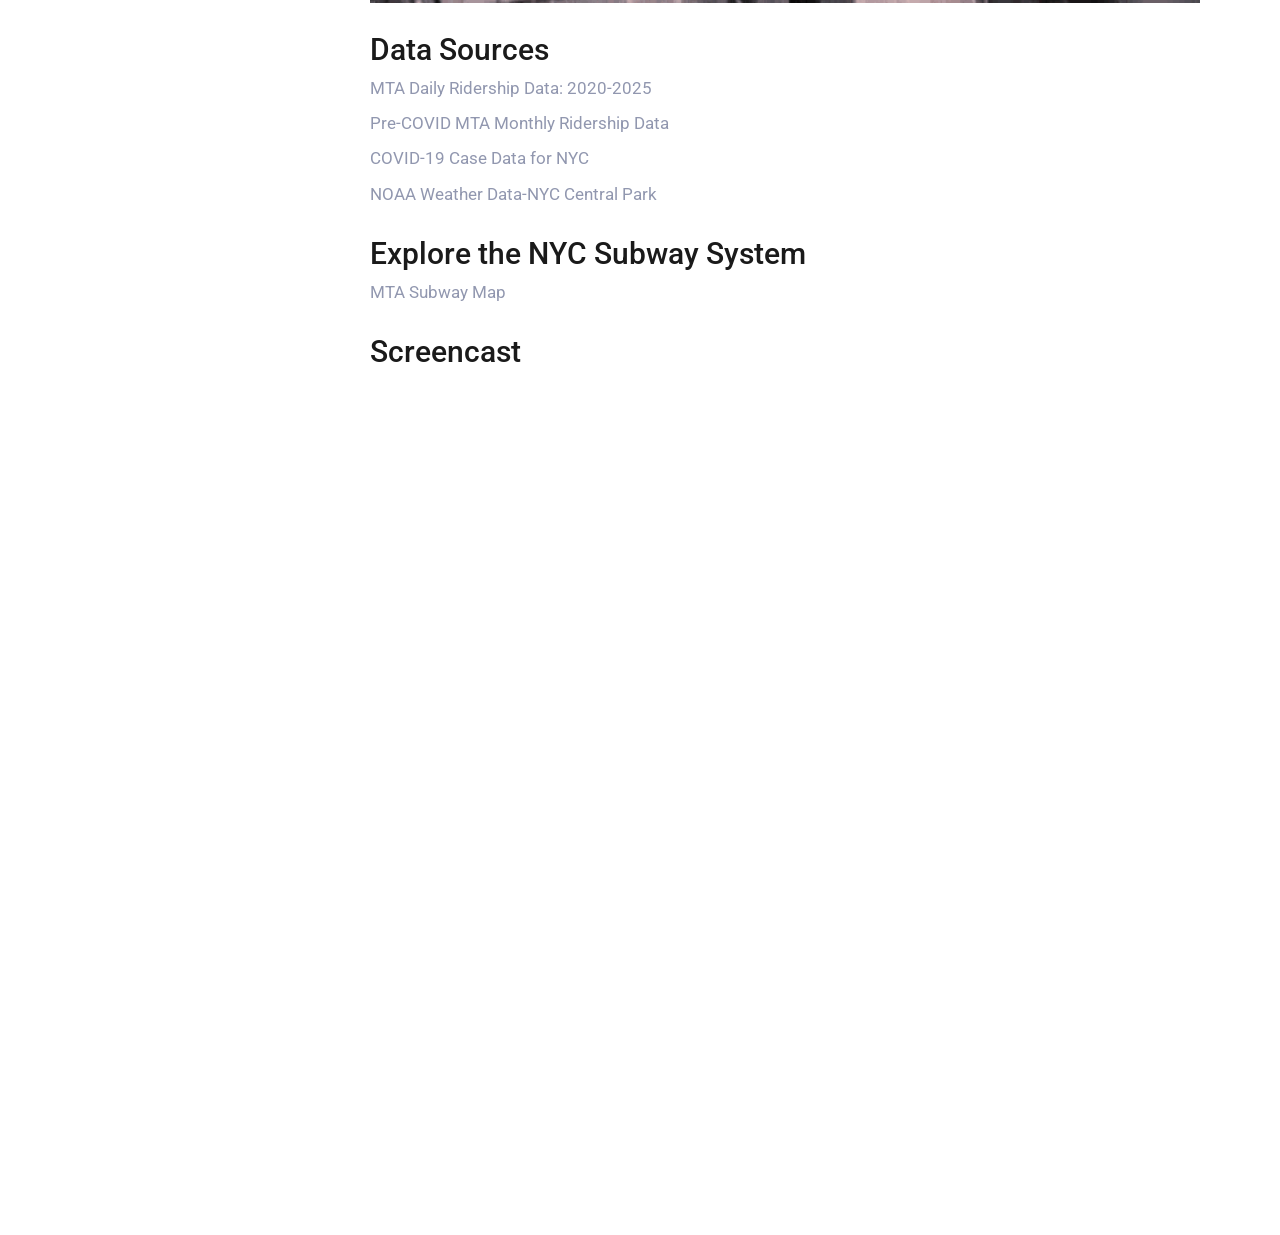
==== commit 39a5b6dc: "Screencast upload" ====
--- a/Website/index.html
+++ b/Website/index.html
@@ -13,7 +13,7 @@
 
 <title>Riding Out the Storm: MTA Ridership Through COVID and Weather</title>
 
-<script src="site_libs/header-attrs-2.29/header-attrs.js"></script>
+<script src="site_libs/header-attrs-2.30/header-attrs.js"></script>
 <script src="site_libs/jquery-3.6.0/jquery-3.6.0.min.js"></script>
 <meta name="viewport" content="width=device-width, initial-scale=1" />
 <link href="site_libs/bootstrap-3.3.5/css/flatly.min.css" rel="stylesheet" />
@@ -336,10 +336,10 @@
   <a href="combined.html">Combined-Data Analysis</a>
 </li>
 <li>
-  <a href="dashboard.html">Ridership Dashboard</a>
+  <a href="report.html">Report</a>
 </li>
 <li>
-  <a href="report.html">Report</a>
+  <a href="dashboard.html">Dashboard</a>
 </li>
 <li>
   <a href="https://github.com/nelsongaillard/p8105_final">
@@ -429,6 +429,11 @@
 <h2>Explore the NYC Subway System</h2>
 <p><a href="https://www.mta.info/map/5256">MTA Subway Map</a></p>
 </div>
+<div id="screencast" class="section level2">
+<h2>Screencast</h2>
+<iframe width="800" height="450" src="https://www.youtube.com/embed/zuaaVx7-mjA" frameborder="0" allow="accelerometer; autoplay; clipboard-write; encrypted-media; gyroscope; picture-in-picture" allowfullscreen>
+</iframe>
+</div>
 
 
 
